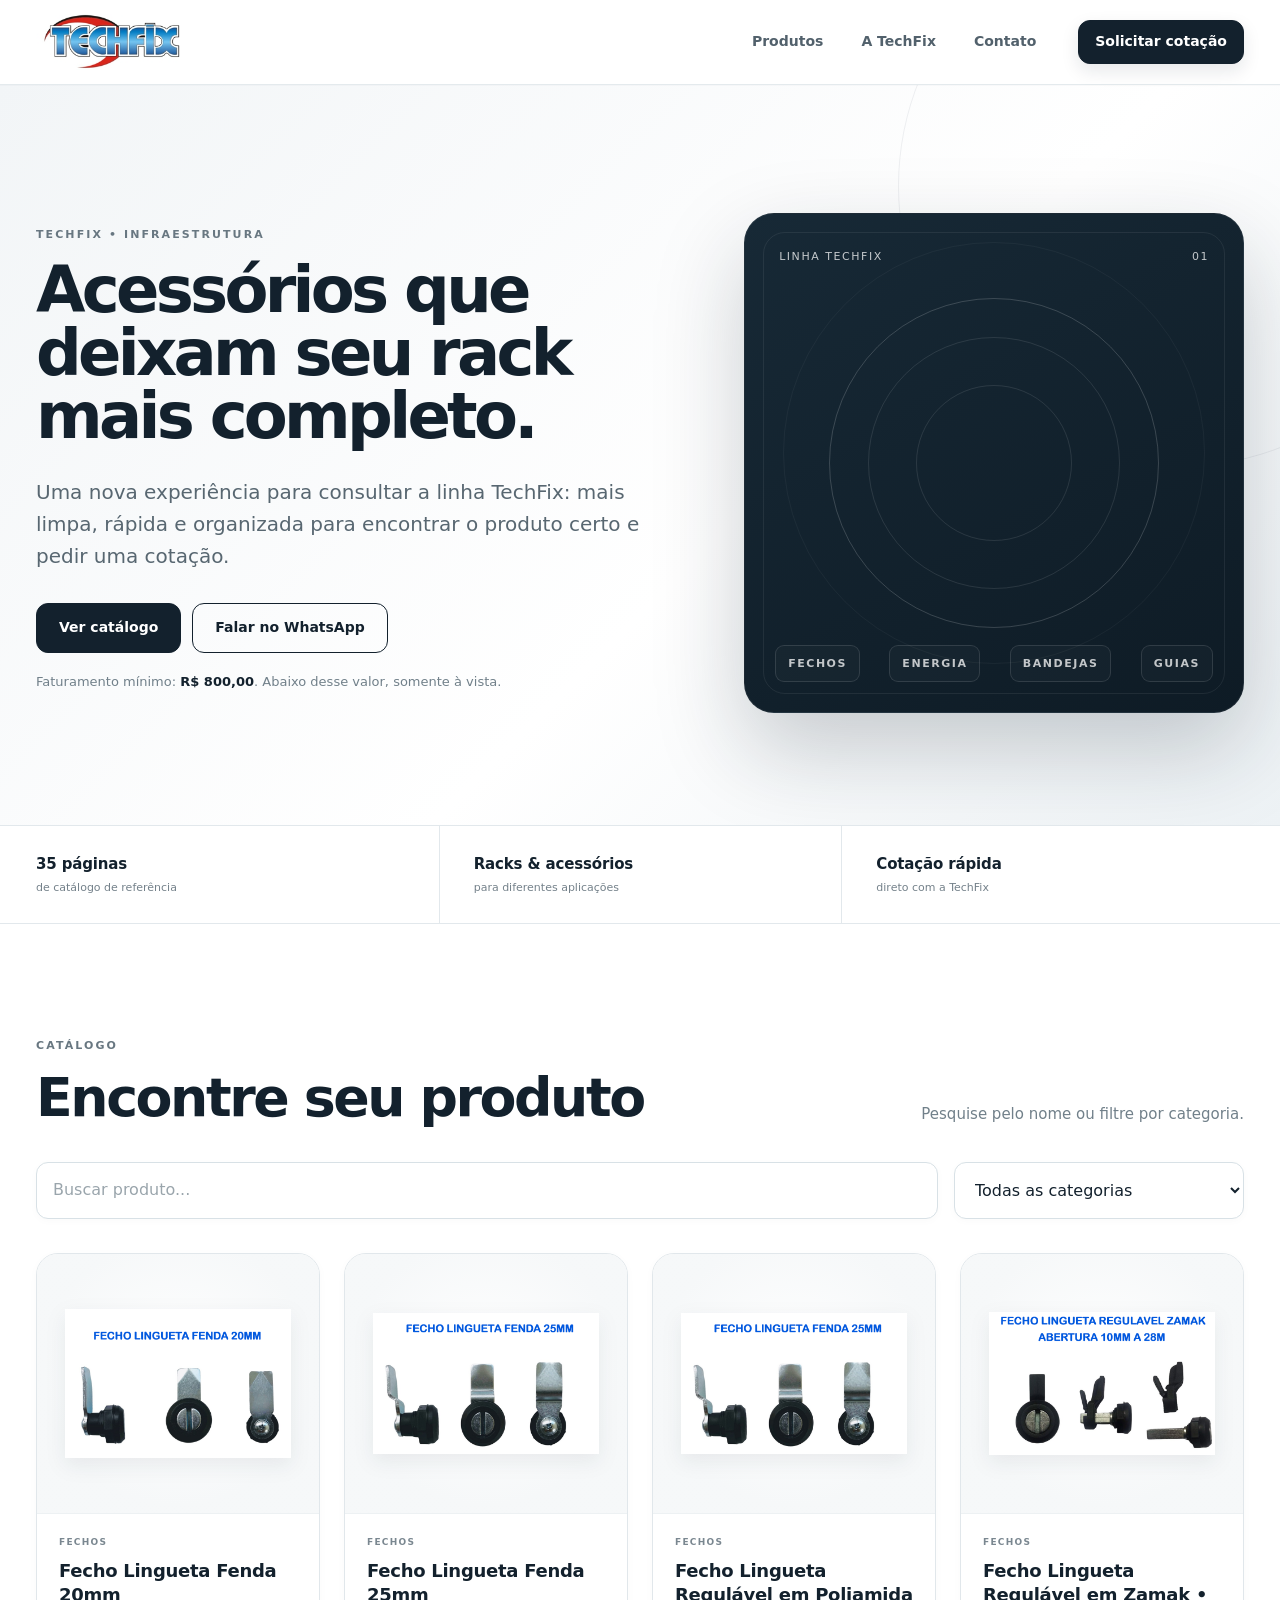
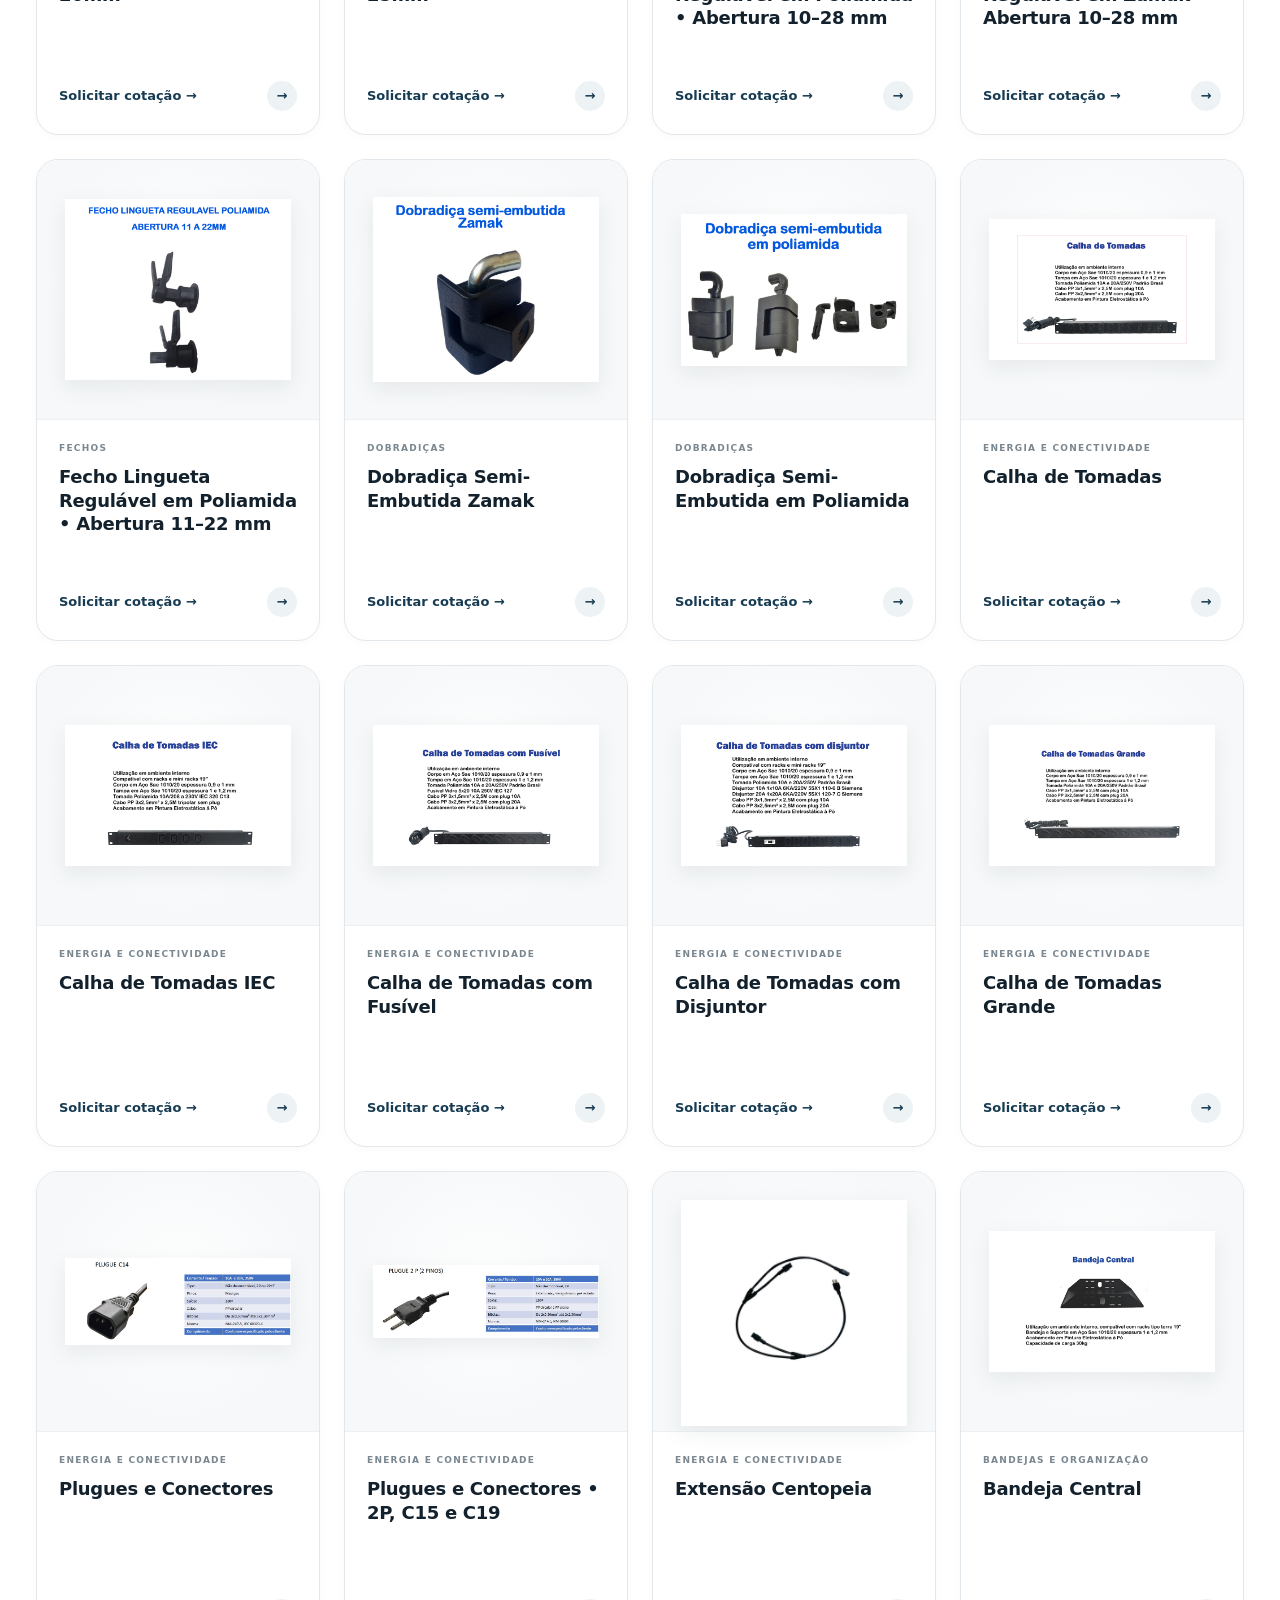
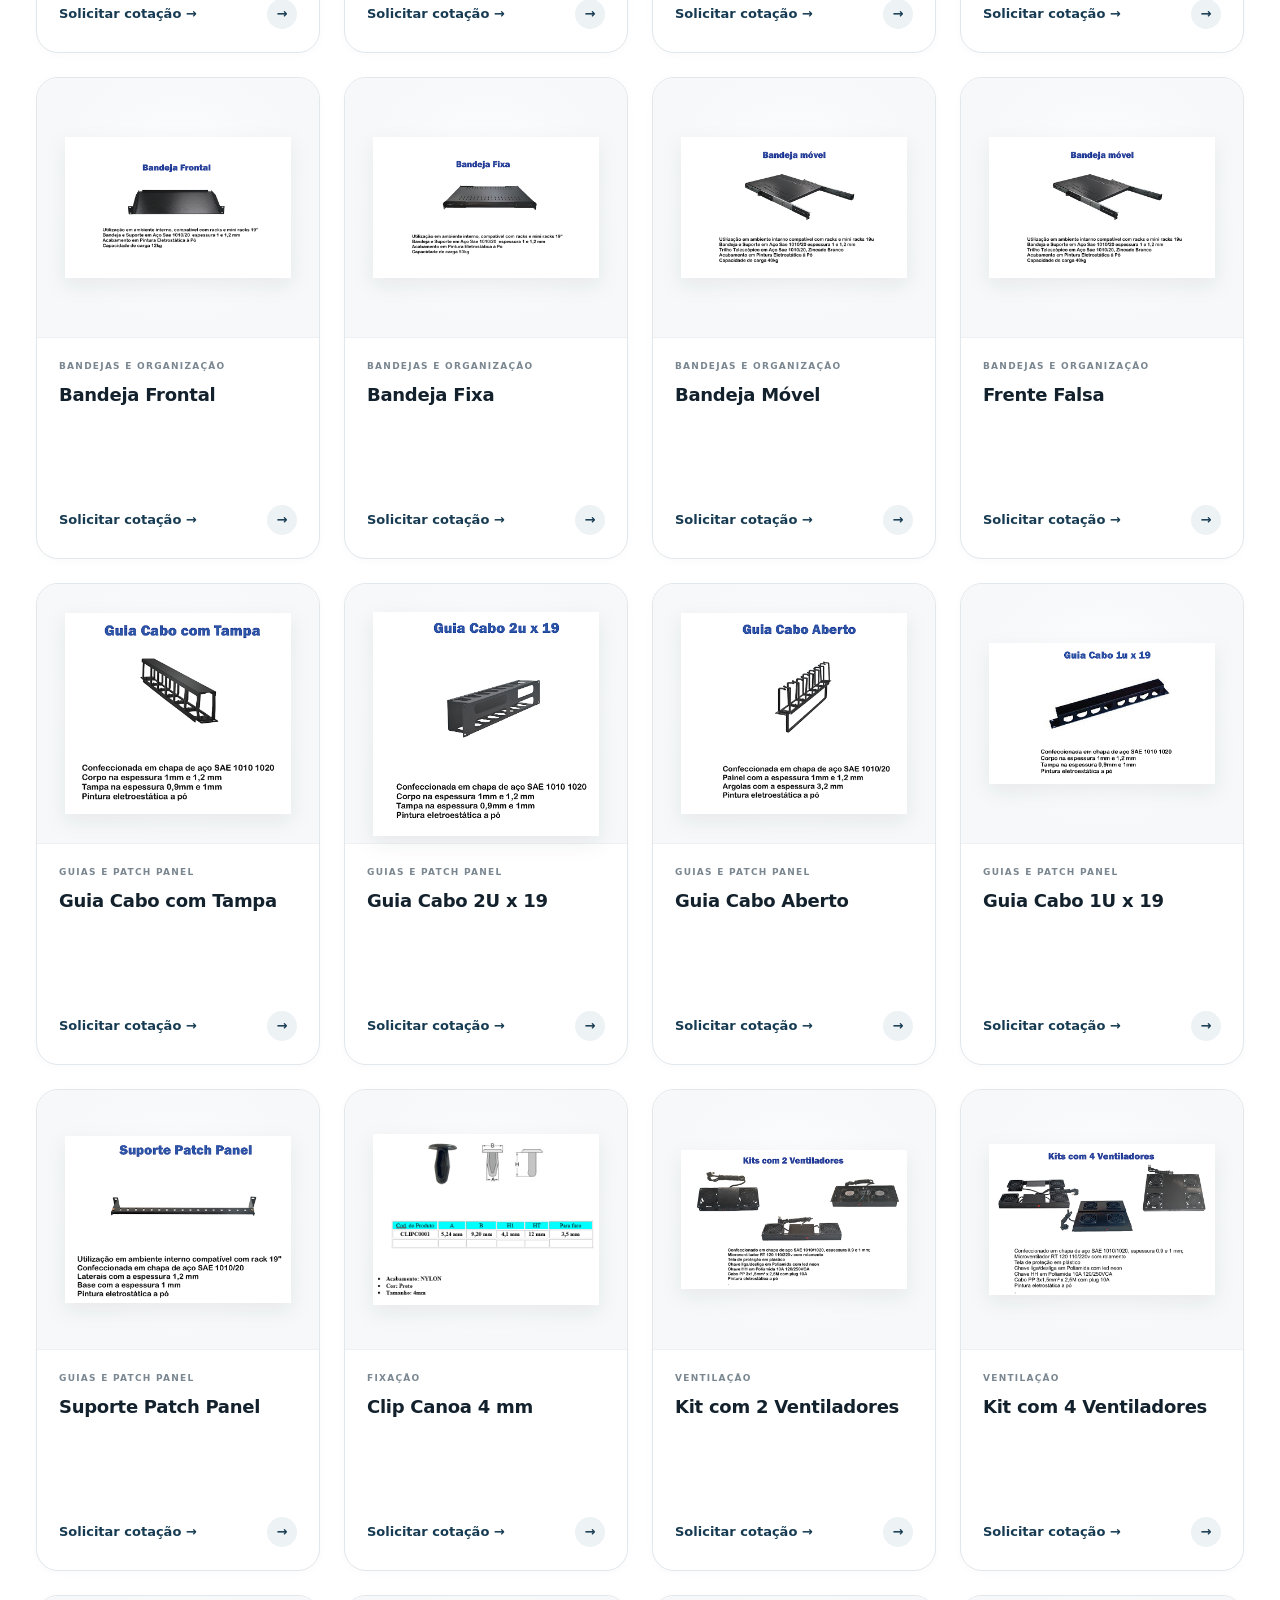
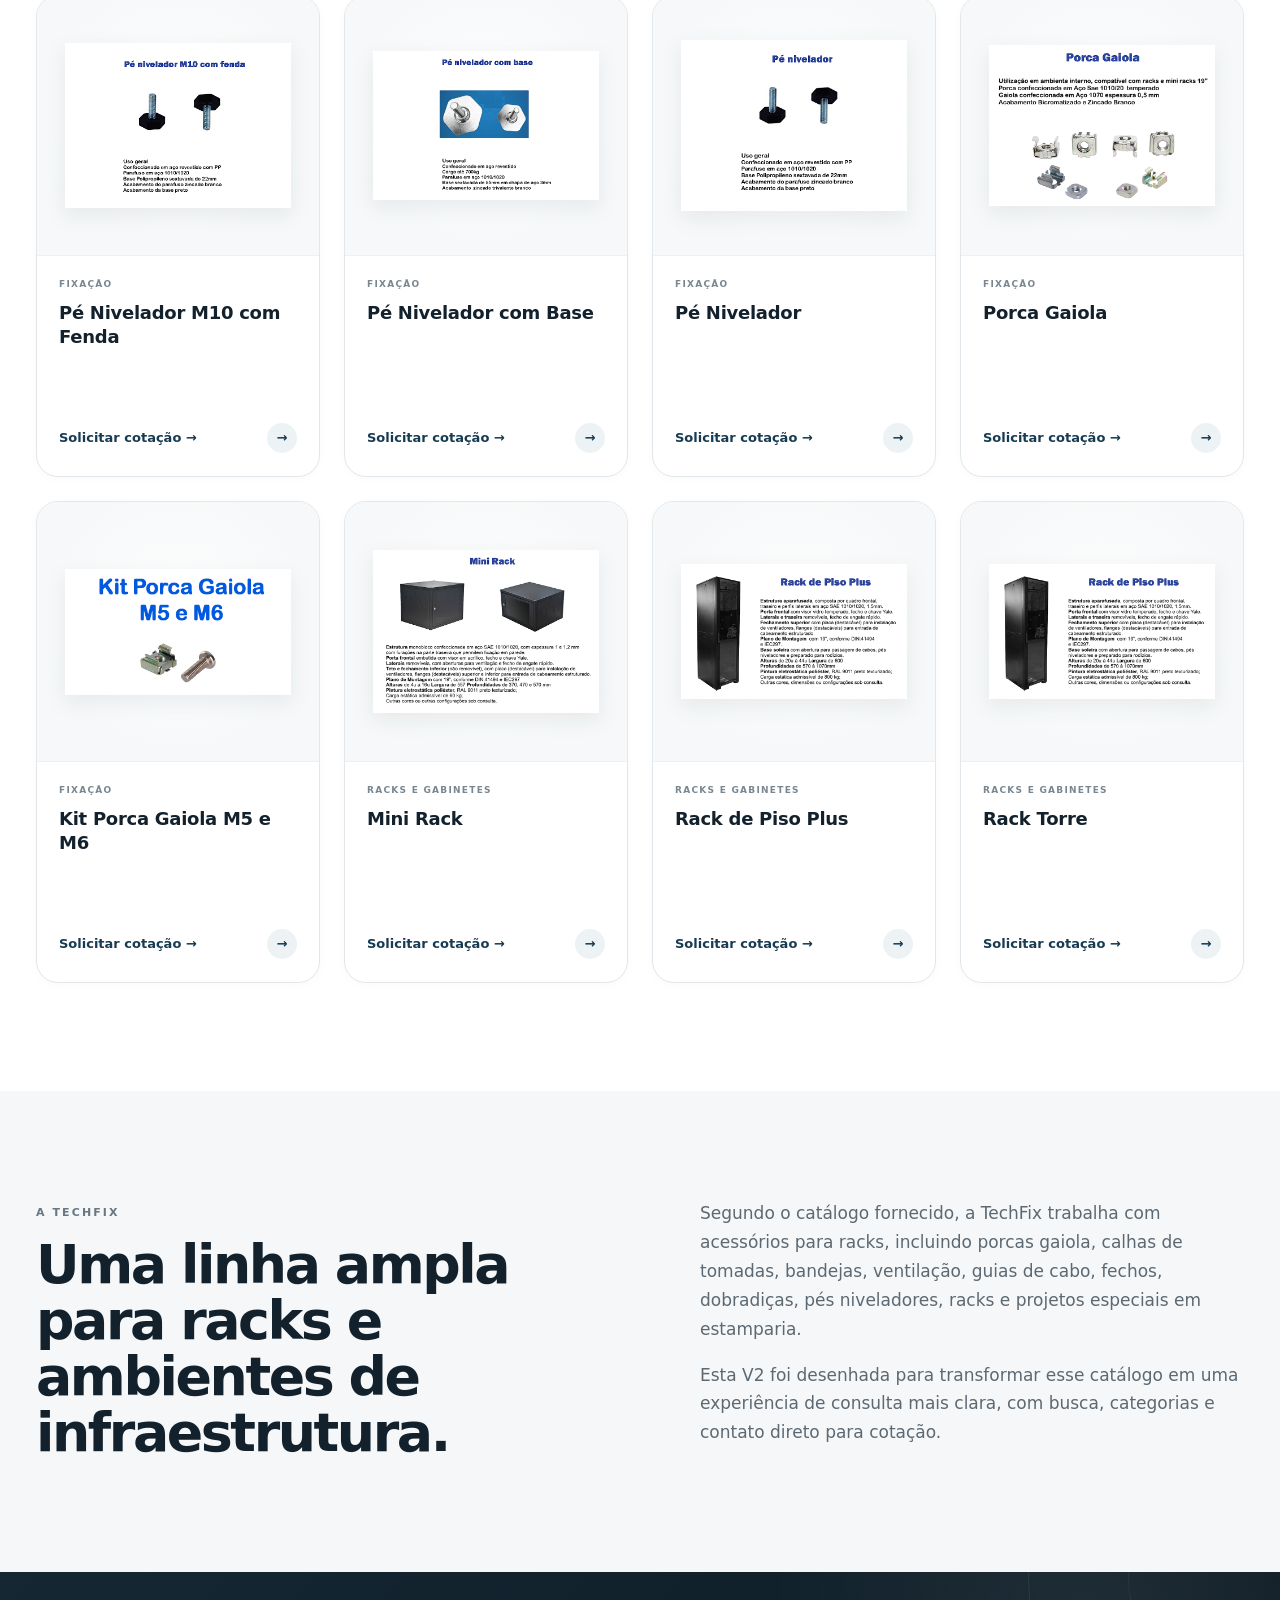
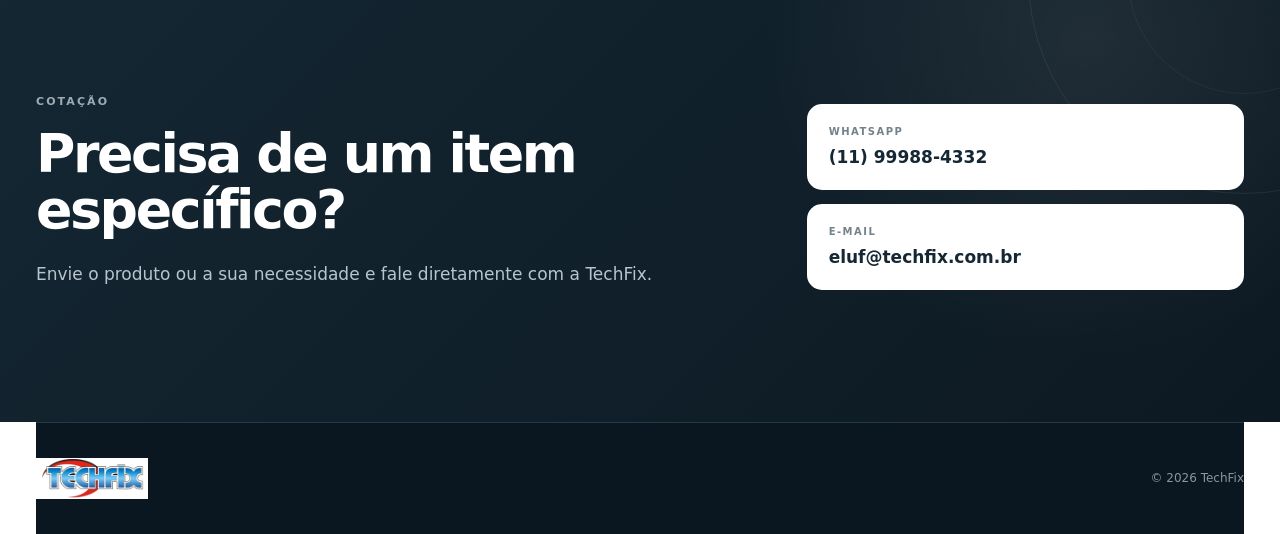
==== index.html @ 4a6ae328 "Modify product rendering in index.html Updated product rendering to remove the reference to the cata" ====
<!doctype html>
<html lang="pt-BR">
<head>
<meta charset="utf-8">
<meta name="viewport" content="width=device-width,initial-scale=1">
<meta name="description" content="TechFix — acessórios para racks, infraestrutura, energia e organização. Consulte produtos e solicite sua cotação.">
<title>TechFix | Acessórios para racks e infraestrutura</title>
<link rel="stylesheet" href="styles.css">
</head>
<body>
<header class="header">
  <div class="wrap nav">
    <a class="logo" href="#inicio"><img src="assets/logo.jpg" alt="TechFix"></a>
    <nav><a href="#produtos">Produtos</a><a href="#empresa">A TechFix</a><a href="#contato">Contato</a></nav>
    <a class="btn small" href="https://wa.me/551199884332" target="_blank" rel="noopener">Solicitar cotação</a>
  </div>
</header>

<main id="inicio">
<section class="hero">
  <div class="wrap hero-grid">
    <div>
      <span class="kicker">TECHFIX • INFRAESTRUTURA</span>
      <h1>Acessórios que deixam seu rack mais completo.</h1>
      <p class="lead">Uma nova experiência para consultar a linha TechFix: mais limpa, rápida e organizada para encontrar o produto certo e pedir uma cotação.</p>
      <div class="actions"><a class="btn" href="#produtos">Ver catálogo</a><a class="btn ghost" href="https://wa.me/551199884332" target="_blank" rel="noopener">Falar no WhatsApp</a></div>
      <p class="micro">Faturamento mínimo: <strong>R$ 800,00</strong>. Abaixo desse valor, somente à vista.</p>
    </div>
    <div class="hero-card">
      <div class="hero-card-top"><span>LINHA TECHFIX</span><span>01</span></div>
      <div class="hero-orbit"></div>
      <div class="hero-card-bottom"><strong>Fechos</strong><strong>Energia</strong><strong>Bandejas</strong><strong>Guias</strong></div>
    </div>
  </div>
</section>

<section class="trust">
  <div class="wrap trust-grid">
    <div><strong>35 páginas</strong><span>de catálogo de referência</span></div>
    <div><strong>Racks & acessórios</strong><span>para diferentes aplicações</span></div>
    <div><strong>Cotação rápida</strong><span>direto com a TechFix</span></div>
  </div>
</section>

<section id="produtos" class="section">
  <div class="wrap">
    <div class="section-head"><div><span class="kicker">CATÁLOGO</span><h2>Encontre seu produto</h2></div><p>Pesquise pelo nome ou filtre por categoria.</p></div>
    <div class="toolbar">
      <input id="search" type="search" placeholder="Buscar produto..." aria-label="Buscar produto">
      <select id="category" aria-label="Filtrar por categoria"><option value="Todos">Todas as categorias</option></select>
    </div>
    <div id="grid" class="grid"></div>
    <p id="empty" class="empty" hidden>Nenhum produto encontrado.</p>
  </div>
</section>

<section id="empresa" class="section light">
  <div class="wrap about">
    <div><span class="kicker">A TECHFIX</span><h2>Uma linha ampla para racks e ambientes de infraestrutura.</h2></div>
    <div><p>Segundo o catálogo fornecido, a TechFix trabalha com acessórios para racks, incluindo porcas gaiola, calhas de tomadas, bandejas, ventilação, guias de cabo, fechos, dobradiças, pés niveladores, racks e projetos especiais em estamparia.</p><p>Esta V2 foi desenhada para transformar esse catálogo em uma experiência de consulta mais clara, com busca, categorias e contato direto para cotação.</p></div>
  </div>
</section>

<section id="contato" class="contact">
  <div class="wrap contact-grid">
    <div><span class="kicker inverse">COTAÇÃO</span><h2>Precisa de um item específico?</h2><p>Envie o produto ou a sua necessidade e fale diretamente com a TechFix.</p></div>
    <div class="contact-card">
      <a href="https://wa.me/551199884332" target="_blank" rel="noopener"><small>WHATSAPP</small><strong>(11) 99988-4332</strong></a>
      <a href="mailto:eluf@techfix.com.br"><small>E-MAIL</small><strong>eluf@techfix.com.br</strong></a>
    </div>
  </div>
</section>
</main>
<footer><div class="wrap footer"><div class="logo-text"><img src="assets/logo.jpg" alt="TechFix"></div><span>© <span id="year"></span> TechFix</span></div></footer>
<script>
const products = [{"slug": "fecho-lingueta-fenda-20mm", "title": "Fecho Lingueta Fenda 20mm", "category": "Fechos", "page": "2", "img": "assets/produtos/page-2.png", "wa": "https://wa.me/5511999884332?text=Ol%C3%A1%2C%20gostaria%20de%20solicitar%20uma%20cota%C3%A7%C3%A3o%20do%20produto%20fecho%20lingueta%20fenda%2020mm."}, {"slug": "fecho-lingueta-fenda-25mm", "title": "Fecho Lingueta Fenda 25mm", "category": "Fechos", "page": "3", "img": "assets/produtos/page-3.png", "wa": "https://wa.me/5511999884332?text=Ol%C3%A1%2C%20gostaria%20de%20solicitar%20uma%20cota%C3%A7%C3%A3o%20do%20produto%20fecho%20lingueta%20fenda%2025mm."}, {"slug": "fecho-regulavel-poliamida-10-28", "title": "Fecho Lingueta Regulável em Poliamida • Abertura 10–28 mm", "category": "Fechos", "page": "3", "img": "assets/produtos/page-3.png", "wa": "https://wa.me/5511999884332?text=Ol%C3%A1%2C%20gostaria%20de%20solicitar%20uma%20cota%C3%A7%C3%A3o%20do%20produto%20fecho%20regulavel%20poliamida%2010%2028."}, {"slug": "fecho-regulavel-zamak-10-28", "title": "Fecho Lingueta Regulável em Zamak • Abertura 10–28 mm", "category": "Fechos", "page": "4", "img": "assets/produtos/page-4.png", "wa": "https://wa.me/5511999884332?text=Ol%C3%A1%2C%20gostaria%20de%20solicitar%20uma%20cota%C3%A7%C3%A3o%20do%20produto%20fecho%20regulavel%20zamak%2010%2028."}, {"slug": "fecho-regulavel-poliamida-11-22", "title": "Fecho Lingueta Regulável em Poliamida • Abertura 11–22 mm", "category": "Fechos", "page": "5", "img": "assets/produtos/page-5.png", "wa": "https://wa.me/5511999884332?text=Ol%C3%A1%2C%20gostaria%20de%20solicitar%20uma%20cota%C3%A7%C3%A3o%20do%20produto%20fecho%20regulavel%20poliamida%2011%2022."}, {"slug": "dobradica-semi-embutida-zamak", "title": "Dobradiça Semi-Embutida Zamak", "category": "Dobradiças", "page": "6", "img": "assets/produtos/page-6.png", "wa": "https://wa.me/5511999884332?text=Ol%C3%A1%2C%20gostaria%20de%20solicitar%20uma%20cota%C3%A7%C3%A3o%20do%20produto%20dobradica%20semi%20embutida%20zamak."}, {"slug": "dobradica-semi-embutida-poliamida", "title": "Dobradiça Semi-Embutida em Poliamida", "category": "Dobradiças", "page": "7", "img": "assets/produtos/page-7.png", "wa": "https://wa.me/5511999884332?text=Ol%C3%A1%2C%20gostaria%20de%20solicitar%20uma%20cota%C3%A7%C3%A3o%20do%20produto%20dobradica%20semi%20embutida%20poliamida."}, {"slug": "calha-tomadas", "title": "Calha de Tomadas", "category": "Energia e Conectividade", "page": "8", "img": "assets/produtos/page-8.png", "wa": "https://wa.me/5511999884332?text=Ol%C3%A1%2C%20gostaria%20de%20solicitar%20uma%20cota%C3%A7%C3%A3o%20do%20produto%20calha%20tomadas."}, {"slug": "calha-tomadas-iec", "title": "Calha de Tomadas IEC", "category": "Energia e Conectividade", "page": "9", "img": "assets/produtos/page-9.png", "wa": "https://wa.me/5511999884332?text=Ol%C3%A1%2C%20gostaria%20de%20solicitar%20uma%20cota%C3%A7%C3%A3o%20do%20produto%20calha%20tomadas%20iec."}, {"slug": "calha-tomadas-fusivel", "title": "Calha de Tomadas com Fusível", "category": "Energia e Conectividade", "page": "10", "img": "assets/produtos/page-10.png", "wa": "https://wa.me/5511999884332?text=Ol%C3%A1%2C%20gostaria%20de%20solicitar%20uma%20cota%C3%A7%C3%A3o%20do%20produto%20calha%20tomadas%20fusivel."}, {"slug": "calha-tomadas-disjuntor", "title": "Calha de Tomadas com Disjuntor", "category": "Energia e Conectividade", "page": "11", "img": "assets/produtos/page-11.png", "wa": "https://wa.me/5511999884332?text=Ol%C3%A1%2C%20gostaria%20de%20solicitar%20uma%20cota%C3%A7%C3%A3o%20do%20produto%20calha%20tomadas%20disjuntor."}, {"slug": "calha-tomadas-grande", "title": "Calha de Tomadas Grande", "category": "Energia e Conectividade", "page": "12", "img": "assets/produtos/page-12.png", "wa": "https://wa.me/5511999884332?text=Ol%C3%A1%2C%20gostaria%20de%20solicitar%20uma%20cota%C3%A7%C3%A3o%20do%20produto%20calha%20tomadas%20grande."}, {"slug": "plugues-conectores", "title": "Plugues e Conectores", "category": "Energia e Conectividade", "page": "13", "img": "assets/produtos/page-13.jpeg", "wa": "https://wa.me/5511999884332?text=Ol%C3%A1%2C%20gostaria%20de%20solicitar%20uma%20cota%C3%A7%C3%A3o%20do%20produto%20plugues%20conectores."}, {"slug": "plugues-conectores-2", "title": "Plugues e Conectores • 2P, C15 e C19", "category": "Energia e Conectividade", "page": "16", "img": "assets/produtos/page-16.jpeg", "wa": "https://wa.me/5511999884332?text=Ol%C3%A1%2C%20gostaria%20de%20solicitar%20uma%20cota%C3%A7%C3%A3o%20do%20produto%20plugues%20conectores%202."}, {"slug": "extensao-centopeia", "title": "Extensão Centopeia", "category": "Energia e Conectividade", "page": "15", "img": "assets/produtos/page-15.jpeg", "wa": "https://wa.me/5511999884332?text=Ol%C3%A1%2C%20gostaria%20de%20solicitar%20uma%20cota%C3%A7%C3%A3o%20do%20produto%20extensao%20centopeia."}, {"slug": "bandeja-central", "title": "Bandeja Central", "category": "Bandejas e Organização", "page": "17", "img": "assets/produtos/page-17.png", "wa": "https://wa.me/5511999884332?text=Ol%C3%A1%2C%20gostaria%20de%20solicitar%20uma%20cota%C3%A7%C3%A3o%20do%20produto%20bandeja%20central."}, {"slug": "bandeja-frontal", "title": "Bandeja Frontal", "category": "Bandejas e Organização", "page": "18", "img": "assets/produtos/page-18.png", "wa": "https://wa.me/5511999884332?text=Ol%C3%A1%2C%20gostaria%20de%20solicitar%20uma%20cota%C3%A7%C3%A3o%20do%20produto%20bandeja%20frontal."}, {"slug": "bandeja-fixa", "title": "Bandeja Fixa", "category": "Bandejas e Organização", "page": "19", "img": "assets/produtos/page-19.png", "wa": "https://wa.me/5511999884332?text=Ol%C3%A1%2C%20gostaria%20de%20solicitar%20uma%20cota%C3%A7%C3%A3o%20do%20produto%20bandeja%20fixa."}, {"slug": "bandeja-movel", "title": "Bandeja Móvel", "category": "Bandejas e Organização", "page": "20", "img": "assets/produtos/page-20.png", "wa": "https://wa.me/5511999884332?text=Ol%C3%A1%2C%20gostaria%20de%20solicitar%20uma%20cota%C3%A7%C3%A3o%20do%20produto%20bandeja%20movel."}, {"slug": "frente-falsa", "title": "Frente Falsa", "category": "Bandejas e Organização", "page": "20", "img": "assets/produtos/page-20.png", "wa": "https://wa.me/5511999884332?text=Ol%C3%A1%2C%20gostaria%20de%20solicitar%20uma%20cota%C3%A7%C3%A3o%20do%20produto%20frente%20falsa."}, {"slug": "guia-cabo-tampa", "title": "Guia Cabo com Tampa", "category": "Guias e Patch Panel", "page": "21", "img": "assets/produtos/page-21.png", "wa": "https://wa.me/5511999884332?text=Ol%C3%A1%2C%20gostaria%20de%20solicitar%20uma%20cota%C3%A7%C3%A3o%20do%20produto%20guia%20cabo%20tampa."}, {"slug": "guia-cabo-2u-19", "title": "Guia Cabo 2U x 19", "category": "Guias e Patch Panel", "page": "22", "img": "assets/produtos/page-22.png", "wa": "https://wa.me/5511999884332?text=Ol%C3%A1%2C%20gostaria%20de%20solicitar%20uma%20cota%C3%A7%C3%A3o%20do%20produto%20guia%20cabo%202u%2019."}, {"slug": "guia-cabo-aberto", "title": "Guia Cabo Aberto", "category": "Guias e Patch Panel", "page": "23", "img": "assets/produtos/page-23.png", "wa": "https://wa.me/5511999884332?text=Ol%C3%A1%2C%20gostaria%20de%20solicitar%20uma%20cota%C3%A7%C3%A3o%20do%20produto%20guia%20cabo%20aberto."}, {"slug": "guia-cabo-1u-19", "title": "Guia Cabo 1U x 19", "category": "Guias e Patch Panel", "page": "24", "img": "assets/produtos/page-24.png", "wa": "https://wa.me/5511999884332?text=Ol%C3%A1%2C%20gostaria%20de%20solicitar%20uma%20cota%C3%A7%C3%A3o%20do%20produto%20guia%20cabo%201u%2019."}, {"slug": "suporte-patch-panel", "title": "Suporte Patch Panel", "category": "Guias e Patch Panel", "page": "25", "img": "assets/produtos/page-25.png", "wa": "https://wa.me/5511999884332?text=Ol%C3%A1%2C%20gostaria%20de%20solicitar%20uma%20cota%C3%A7%C3%A3o%20do%20produto%20suporte%20patch%20panel."}, {"slug": "clip-canoa", "title": "Clip Canoa 4 mm", "category": "Fixação", "page": "26", "img": "assets/produtos/page-26.png", "wa": "https://wa.me/5511999884332?text=Ol%C3%A1%2C%20gostaria%20de%20solicitar%20uma%20cota%C3%A7%C3%A3o%20do%20produto%20clip%20canoa."}, {"slug": "kit-2-ventiladores", "title": "Kit com 2 Ventiladores", "category": "Ventilação", "page": "27", "img": "assets/produtos/page-27.png", "wa": "https://wa.me/5511999884332?text=Ol%C3%A1%2C%20gostaria%20de%20solicitar%20uma%20cota%C3%A7%C3%A3o%20do%20produto%20kit%202%20ventiladores."}, {"slug": "kit-4-ventiladores", "title": "Kit com 4 Ventiladores", "category": "Ventilação", "page": "28", "img": "assets/produtos/page-28.png", "wa": "https://wa.me/5511999884332?text=Ol%C3%A1%2C%20gostaria%20de%20solicitar%20uma%20cota%C3%A7%C3%A3o%20do%20produto%20kit%204%20ventiladores."}, {"slug": "pe-nivelador-m10", "title": "Pé Nivelador M10 com Fenda", "category": "Fixação", "page": "29", "img": "assets/produtos/page-29.png", "wa": "https://wa.me/5511999884332?text=Ol%C3%A1%2C%20gostaria%20de%20solicitar%20uma%20cota%C3%A7%C3%A3o%20do%20produto%20pe%20nivelador%20m10."}, {"slug": "pe-nivelador-base", "title": "Pé Nivelador com Base", "category": "Fixação", "page": "30", "img": "assets/produtos/page-30.png", "wa": "https://wa.me/5511999884332?text=Ol%C3%A1%2C%20gostaria%20de%20solicitar%20uma%20cota%C3%A7%C3%A3o%20do%20produto%20pe%20nivelador%20base."}, {"slug": "pe-nivelador", "title": "Pé Nivelador", "category": "Fixação", "page": "31", "img": "assets/produtos/page-31.png", "wa": "https://wa.me/5511999884332?text=Ol%C3%A1%2C%20gostaria%20de%20solicitar%20uma%20cota%C3%A7%C3%A3o%20do%20produto%20pe%20nivelador."}, {"slug": "porca-gaiola", "title": "Porca Gaiola", "category": "Fixação", "page": "32", "img": "assets/produtos/page-32.png", "wa": "https://wa.me/5511999884332?text=Ol%C3%A1%2C%20gostaria%20de%20solicitar%20uma%20cota%C3%A7%C3%A3o%20do%20produto%20porca%20gaiola."}, {"slug": "kit-porca-gaiola-m5-m6", "title": "Kit Porca Gaiola M5 e M6", "category": "Fixação", "page": "33", "img": "assets/produtos/page-33.png", "wa": "https://wa.me/5511999884332?text=Ol%C3%A1%2C%20gostaria%20de%20solicitar%20uma%20cota%C3%A7%C3%A3o%20do%20produto%20kit%20porca%20gaiola%20m5%20m6."}, {"slug": "mini-rack", "title": "Mini Rack", "category": "Racks e Gabinetes", "page": "34", "img": "assets/produtos/page-34.png", "wa": "https://wa.me/5511999884332?text=Ol%C3%A1%2C%20gostaria%20de%20solicitar%20uma%20cota%C3%A7%C3%A3o%20do%20produto%20mini%20rack."}, {"slug": "rack-piso-plus", "title": "Rack de Piso Plus", "category": "Racks e Gabinetes", "page": "35", "img": "assets/produtos/page-35.png", "wa": "https://wa.me/5511999884332?text=Ol%C3%A1%2C%20gostaria%20de%20solicitar%20uma%20cota%C3%A7%C3%A3o%20do%20produto%20rack%20piso%20plus."}, {"slug": "rack-torre", "title": "Rack Torre", "category": "Racks e Gabinetes", "page": "35", "img": "assets/produtos/page-35.png", "wa": "https://wa.me/5511999884332?text=Ol%C3%A1%2C%20gostaria%20de%20solicitar%20uma%20cota%C3%A7%C3%A3o%20do%20produto%20rack%20torre."}];
const grid = document.getElementById('grid'), search = document.getElementById('search'), category = document.getElementById('category'), empty = document.getElementById('empty');
[...new Set(products.map(p=>p.category))].forEach(c=>category.insertAdjacentHTML('beforeend', `<option value="${c}">${c}</option>`));
function render(){
 const q=search.value.toLowerCase().trim(), c=category.value;
 const list=products.filter(p=>(c==='Todos'||p.category===c)&&p.title.toLowerCase().includes(q));
 grid.innerHTML=list.map(p=>`<article class="product"><div class="product-img"><img src="${p.img}" alt="${p.title}" loading="lazy"></div><div class="product-body"><span class="tag">${p.category}</span><h3>${p.title}</h3><a class="quote" href="${p.wa}" target="_blank" rel="noopener">Solicitar cotação →</a></div></article>`).join('');
 empty.hidden=list.length!==0;
}
search.addEventListener('input',render); category.addEventListener('change',render); document.getElementById('year').textContent=new Date().getFullYear(); render();
</script>
</body></html>
---- styles.css ----
*{box-sizing:border-box}
html{scroll-behavior:smooth}
:root{--ink:#13212d;--dark:#0d1b25;--muted:#64727d;--line:#e2e8ec;--soft:#f5f7f8;--accent:#1b4058}
body{margin:0;color:var(--ink);background:#fff;font-family:Inter,ui-sans-serif,system-ui,-apple-system,"Segoe UI",sans-serif;line-height:1.55;-webkit-font-smoothing:antialiased}
a{color:inherit;text-decoration:none}.wrap{width:min(1440px,calc(100% - 72px));margin:auto}
.header{position:sticky;top:0;z-index:20;background:rgba(255,255,255,.95);backdrop-filter:blur(16px);border-bottom:1px solid rgba(226,232,236,.9);box-shadow:0 1px 0 rgba(19,33,45,.02)}
.nav{min-height:84px;display:flex;align-items:center;gap:42px}.logo{display:flex;align-items:center;padding:4px 0}.logo img{width:150px;height:auto;display:block;transition:transform .18s}.logo:hover img{transform:translateY(-1px)}
.nav nav{display:flex;gap:38px;margin-left:auto;font-size:14px;color:#52616c;font-weight:700}.nav nav a{position:relative;padding:8px 0}.nav nav a:after{content:"";position:absolute;left:0;right:100%;bottom:1px;height:2px;border-radius:2px;background:var(--ink);transition:.2s}.nav nav a:hover{color:var(--ink)}.nav nav a:hover:after{right:0}
.btn{display:inline-flex;align-items:center;justify-content:center;min-height:50px;background:var(--ink);color:#fff;border:1px solid var(--ink);border-radius:12px;padding:13px 22px;font-weight:800;font-size:14px;transition:transform .18s,box-shadow .18s,background .18s}.btn:hover{transform:translateY(-2px);box-shadow:0 10px 24px rgba(19,33,45,.14)}.btn.small{min-height:42px;padding:10px 16px;box-shadow:0 7px 18px rgba(19,33,45,.10)}.btn.ghost{background:transparent;color:var(--ink);box-shadow:none}.btn.ghost:hover{background:#f3f6f8}
.hero{position:relative;overflow:hidden;background:linear-gradient(135deg,#f2f5f7 0%,#fff 58%,#edf2f5 100%);padding:128px 0 112px}.hero:before{content:"";position:absolute;width:560px;height:560px;border-radius:50%;border:1px solid rgba(28,52,70,.07);right:-180px;top:-180px}.hero-grid{display:grid;grid-template-columns:minmax(0,1.12fr) minmax(440px,.88fr);gap:72px;align-items:center}.kicker{display:inline-block;font-size:11px;letter-spacing:.19em;font-weight:850;color:#687781;margin-bottom:16px}.hero h1{font-size:clamp(54px,5.2vw,82px);line-height:.98;letter-spacing:-.058em;margin:0 0 28px;max-width:820px}.lead{font-size:20px;line-height:1.6;color:#586771;max-width:700px}.actions{display:flex;gap:11px;flex-wrap:wrap;margin:31px 0 19px}.micro{font-size:13px;color:#71808a}.micro strong{color:var(--ink)}
.hero-card{height:500px;border-radius:30px;background:linear-gradient(150deg,#172936,#0e1b25);color:#fff;position:relative;overflow:hidden;padding:34px;border:1px solid rgba(255,255,255,.06);box-shadow:0 36px 90px rgba(19,33,45,.22)}.hero-card:after{content:"";position:absolute;inset:18px;border:1px solid rgba(255,255,255,.07);border-radius:22px}.hero-card:before{content:"";position:absolute;width:420px;height:420px;border-radius:50%;border:1px solid rgba(255,255,255,.045);left:50%;top:28px;transform:translateX(-50%)}.hero-card-top,.hero-card-bottom{position:relative;z-index:2;display:flex;justify-content:space-between;font-size:11px;letter-spacing:.14em;text-transform:uppercase;opacity:.75}.hero-orbit{position:absolute;width:330px;height:330px;border:1px solid rgba(255,255,255,.17);border-radius:50%;top:84px;left:50%;transform:translateX(-50%)}.hero-orbit:before,.hero-orbit:after{content:"";position:absolute;border:1px solid rgba(255,255,255,.1);border-radius:50%;inset:38px}.hero-orbit:after{inset:86px}.hero-card-bottom{position:absolute;bottom:30px;left:30px;right:30px;gap:10px;flex-wrap:wrap}.hero-card-bottom strong{font-size:11px;font-weight:700;border:1px solid rgba(255,255,255,.16);padding:9px 12px;border-radius:9px;background:rgba(255,255,255,.03);backdrop-filter:blur(5px)}
.trust{background:#fff;border-top:1px solid var(--line);border-bottom:1px solid var(--line)}.trust-grid{display:grid;grid-template-columns:repeat(3,1fr)}.trust-grid div{padding:27px 0;display:flex;flex-direction:column;gap:3px}.trust-grid div+div{border-left:1px solid var(--line);padding-left:34px}.trust strong{font-size:15px;letter-spacing:-.01em}.trust span{font-size:11px;color:#74818a}
.section{padding:108px 0}.section.light{background:var(--soft)}.section-head{display:flex;justify-content:space-between;align-items:end;gap:40px;margin-bottom:30px}.section-head h2,.about h2,.contact h2{font-size:clamp(34px,4.2vw,54px);line-height:1.04;letter-spacing:-.045em;margin:0}.section-head>p{color:#71808a;max-width:420px;margin:0;font-size:15px}
.toolbar{display:flex;gap:12px;margin-bottom:28px}.toolbar input,.toolbar select{width:100%;padding:15px 16px;border:1px solid #d8e1e6;border-radius:12px;background:#fff;color:var(--ink);font:inherit;outline:none;box-shadow:0 2px 8px rgba(19,33,45,.025)}.toolbar input::placeholder{color:#9aa5ac}.toolbar input:focus,.toolbar select:focus{border-color:#718694;box-shadow:0 0 0 4px rgba(113,134,148,.1)}.toolbar select{max-width:290px;cursor:pointer}
.grid{display:grid;grid-template-columns:repeat(4,minmax(0,1fr));gap:24px}.product{border:1px solid #e1e7eb;border-radius:22px;overflow:hidden;background:#fff;display:flex;flex-direction:column;min-width:0;box-shadow:0 2px 10px rgba(19,33,45,.025);transition:transform .2s,box-shadow .2s,border-color .2s}.product:hover{transform:translateY(-5px);border-color:#c8d3da;box-shadow:0 18px 38px rgba(19,33,45,.10)}.product-img{height:260px;padding:28px;background:radial-gradient(circle at 50% 45%,rgba(255,255,255,.95),rgba(246,248,249,.9) 68%),#f5f7f8;border-bottom:1px solid #edf1f3;display:grid;place-items:center}.product-img img{width:100%;height:100%;max-width:100%;max-height:100%;object-fit:contain;filter:drop-shadow(0 7px 10px rgba(19,33,45,.07));transition:transform .2s}.product:hover .product-img img{transform:scale(1.035)}.product-body{padding:22px 22px 23px;display:flex;flex-direction:column;min-height:220px}.tag{font-size:9px;text-transform:uppercase;letter-spacing:.14em;color:#7a8790;font-weight:850}.product h3{font-size:18px;line-height:1.32;letter-spacing:-.015em;margin:9px 0 7px}.product p{font-size:13px;line-height:1.55;color:#77848d;margin:0}.quote{display:flex;align-items:center;justify-content:space-between;gap:12px;margin-top:auto;padding-top:18px;color:#173b52;font-size:13px;font-weight:850;text-decoration:none}.quote:after{content:"→";display:grid;place-items:center;width:30px;height:30px;border-radius:50%;background:#edf2f5;transition:.18s}.quote:hover{text-decoration:none}.quote:hover:after{background:#13212d;color:#fff;transform:translateX(2px)}.empty{padding:34px;text-align:center;color:#75818b}
.about{display:grid;grid-template-columns:1fr 1fr;gap:100px}.about p{font-size:17px;color:#5c6973;line-height:1.7}.about p:first-child{margin-top:0}
.contact{position:relative;overflow:hidden;padding:104px 0;color:#fff;background:radial-gradient(circle at 85% 15%,rgba(255,255,255,.07),transparent 28%),linear-gradient(135deg,#142733 0%,#0d1922 100%)}.contact:before{content:"";position:absolute;width:430px;height:430px;border:1px solid rgba(255,255,255,.07);border-radius:50%;right:-180px;top:-210px}.contact:after{content:"";position:absolute;width:230px;height:230px;border:1px solid rgba(255,255,255,.05);border-radius:50%;right:-80px;top:-110px}.contact-grid{position:relative;z-index:2;display:grid;grid-template-columns:minmax(0,1.15fr) minmax(300px,.75fr);gap:100px;align-items:center}.contact .kicker{color:#9eabb3}.contact h2{color:#fff;max-width:680px}.contact p{color:#b8c4cb;max-width:650px;line-height:1.7;margin-top:22px;font-size:17px}.contact-card{display:grid;gap:14px}.contact-card a{border:1px solid rgba(255,255,255,.12);background:#fff;color:var(--ink);padding:19px 21px;border-radius:15px;display:flex;flex-direction:column;gap:4px;transition:transform .18s,box-shadow .18s}.contact-card a:hover{transform:translateY(-3px);box-shadow:0 14px 30px rgba(0,0,0,.18)}.contact-card small{font-size:10px;letter-spacing:.15em;color:#74828b;font-weight:850}.contact-card strong{font-size:17px;color:#142733}
.footer{min-height:112px;padding:24px 0;display:flex;align-items:center;justify-content:space-between;font-size:12px;border-top:1px solid #263843;background:#0b1720;color:#89969e}.logo-text img{width:112px;display:block;filter:brightness(1.04)}
@media(max-width:1180px){.wrap{width:min(100% - 48px,1320px)}.hero{padding:90px 0 82px}.hero-grid{grid-template-columns:1fr .8fr;gap:55px}.hero-card{height:400px}.grid{grid-template-columns:repeat(3,1fr)}.nav nav{gap:20px}}
@media(max-width:820px){.nav{min-height:72px}.logo img{width:124px}.hero-grid,.about,.contact-grid{grid-template-columns:1fr;gap:38px}.hero-card{height:350px;max-width:620px}.grid{grid-template-columns:repeat(2,1fr)}.nav nav{display:none}.nav>.btn{margin-left:auto}.section-head{align-items:start;display:block}.section-head>p{margin-top:13px}.contact{padding:78px 0}}
@media(max-width:600px){.wrap{width:min(100% - 28px,1320px)}.nav{min-height:68px}.logo img{width:112px}.nav .btn{min-height:40px;padding:9px 13px;font-size:12px}.hero{padding:62px 0 56px}.hero h1{font-size:44px}.lead{font-size:17px}.hero-card{height:292px;padding:24px}.hero-card:before{width:270px;height:270px;top:22px}.hero-orbit{width:220px;height:220px;top:48px}.hero-orbit:before{inset:28px}.hero-orbit:after{inset:60px}.hero-card-bottom{left:24px;right:24px;bottom:24px}.trust-grid{grid-template-columns:1fr}.trust-grid div+div{border-left:0;border-top:1px solid var(--line);padding-left:0}.section{padding:68px 0}.toolbar{display:grid;grid-template-columns:1fr}.toolbar select{max-width:none}.grid{grid-template-columns:1fr;gap:16px}.product-img{height:250px;padding:25px}.product-body{min-height:190px}.contact{padding:68px 0}.contact h2{font-size:38px}.contact-card a{padding:17px 18px}.footer{min-height:100px;text-align:center;flex-direction:column;gap:10px}}


/* =========================================================
   TECHFIX V2.5 — REFINO VISUAL
   Mantém busca, filtro, cotação, WhatsApp e estrutura HTML.
   ========================================================= */

@media (min-width:1181px){
  .wrap{width:min(1440px,calc(100% - 72px))}
  .hero{padding:128px 0 112px}
  .hero-grid{grid-template-columns:minmax(0,1.12fr) minmax(440px,.88fr);gap:72px}
  .hero-card{height:500px}
  .hero h1{font-size:clamp(56px,5vw,82px);max-width:820px}
  .lead{font-size:20px;max-width:700px}
  .section{padding:108px 0}
  .section-head{margin-bottom:36px}
  .toolbar{gap:16px;margin-bottom:34px}
  .grid{gap:24px}
  .product-img{height:260px;padding:28px}
  .product-body{padding:22px 22px 23px;min-height:220px}
  .product h3{font-size:18px}
  .product p{font-size:13px}
  .about{gap:120px}
  .contact{padding:116px 0}
}

@media (min-width:821px) and (max-width:1180px){
  .wrap{width:min(100% - 48px,1320px)}
  .hero{padding:96px 0 88px}
  .hero-grid{grid-template-columns:minmax(0,1.05fr) minmax(360px,.95fr);gap:48px}
  .hero-card{height:420px}
  .grid{grid-template-columns:repeat(3,1fr);gap:20px}
  .product-img{height:235px}
}

@media (max-width:820px){
  .wrap{width:min(100% - 40px,1320px)}
  .hero{padding:76px 0 68px}
  .hero h1{font-size:clamp(44px,8vw,58px)}
  .lead{font-size:18px}
  .hero-card{height:360px}
  .section{padding:78px 0}
  .product-img{height:250px}
}

@media (max-width:600px){
  .wrap{width:calc(100% - 28px)}
  .hero{padding:58px 0 54px}
  .hero h1{font-size:42px}
  .lead{font-size:17px}
  .product-img{height:245px;padding:24px}
  .product-body{padding:19px 18px 20px;min-height:195px}
  .product h3{font-size:17px}
}
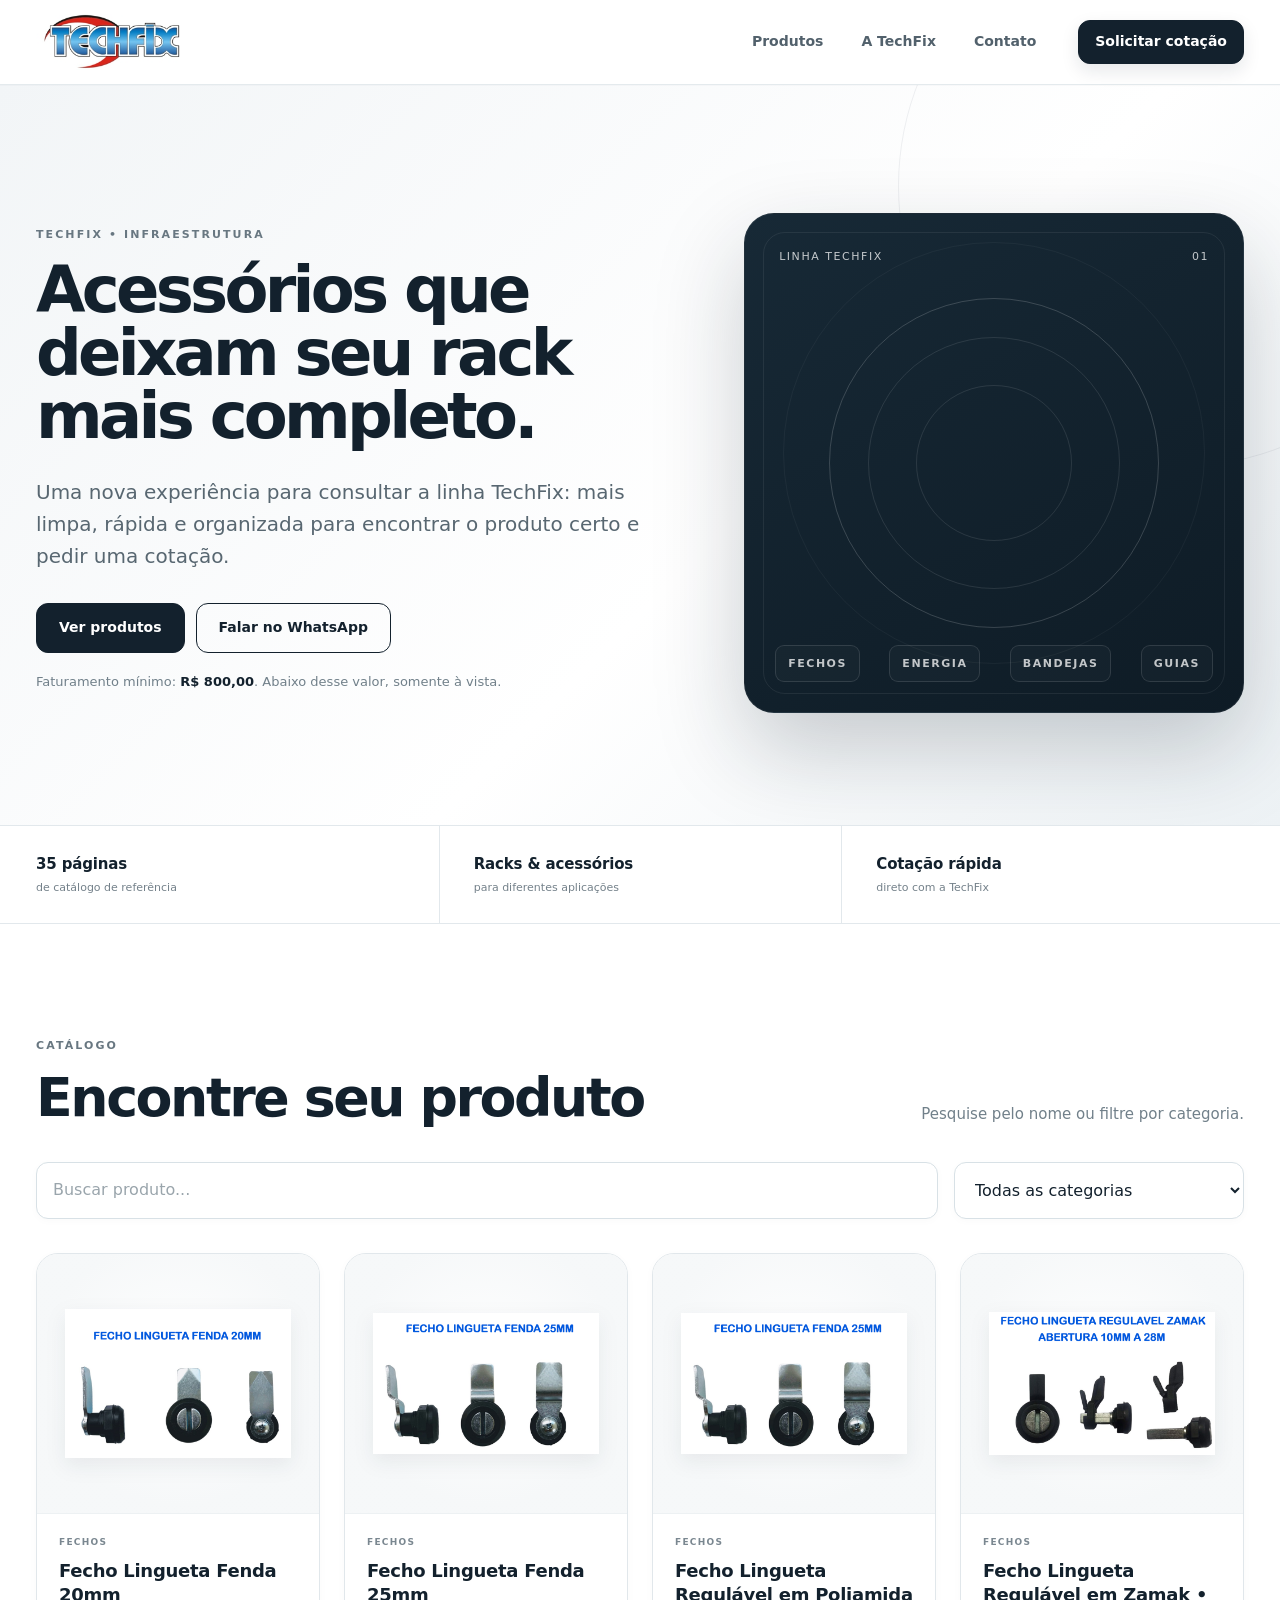
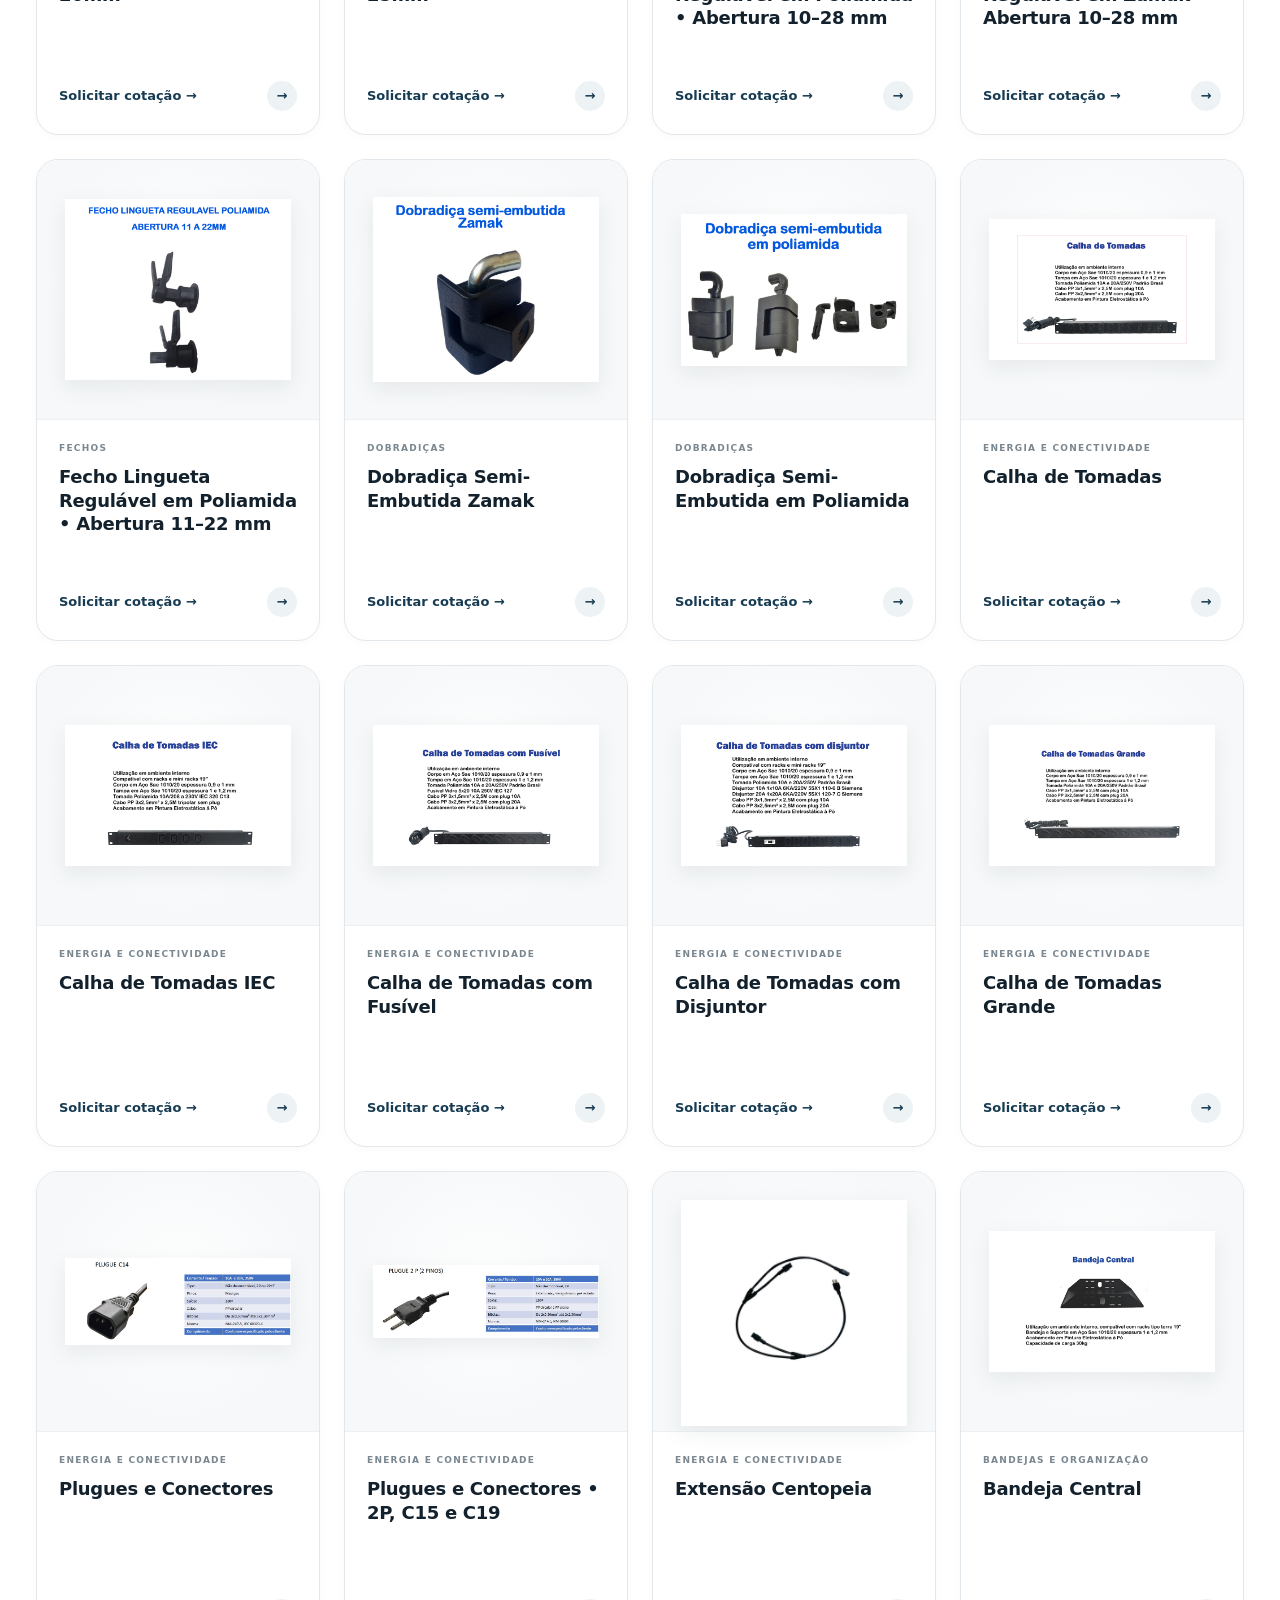
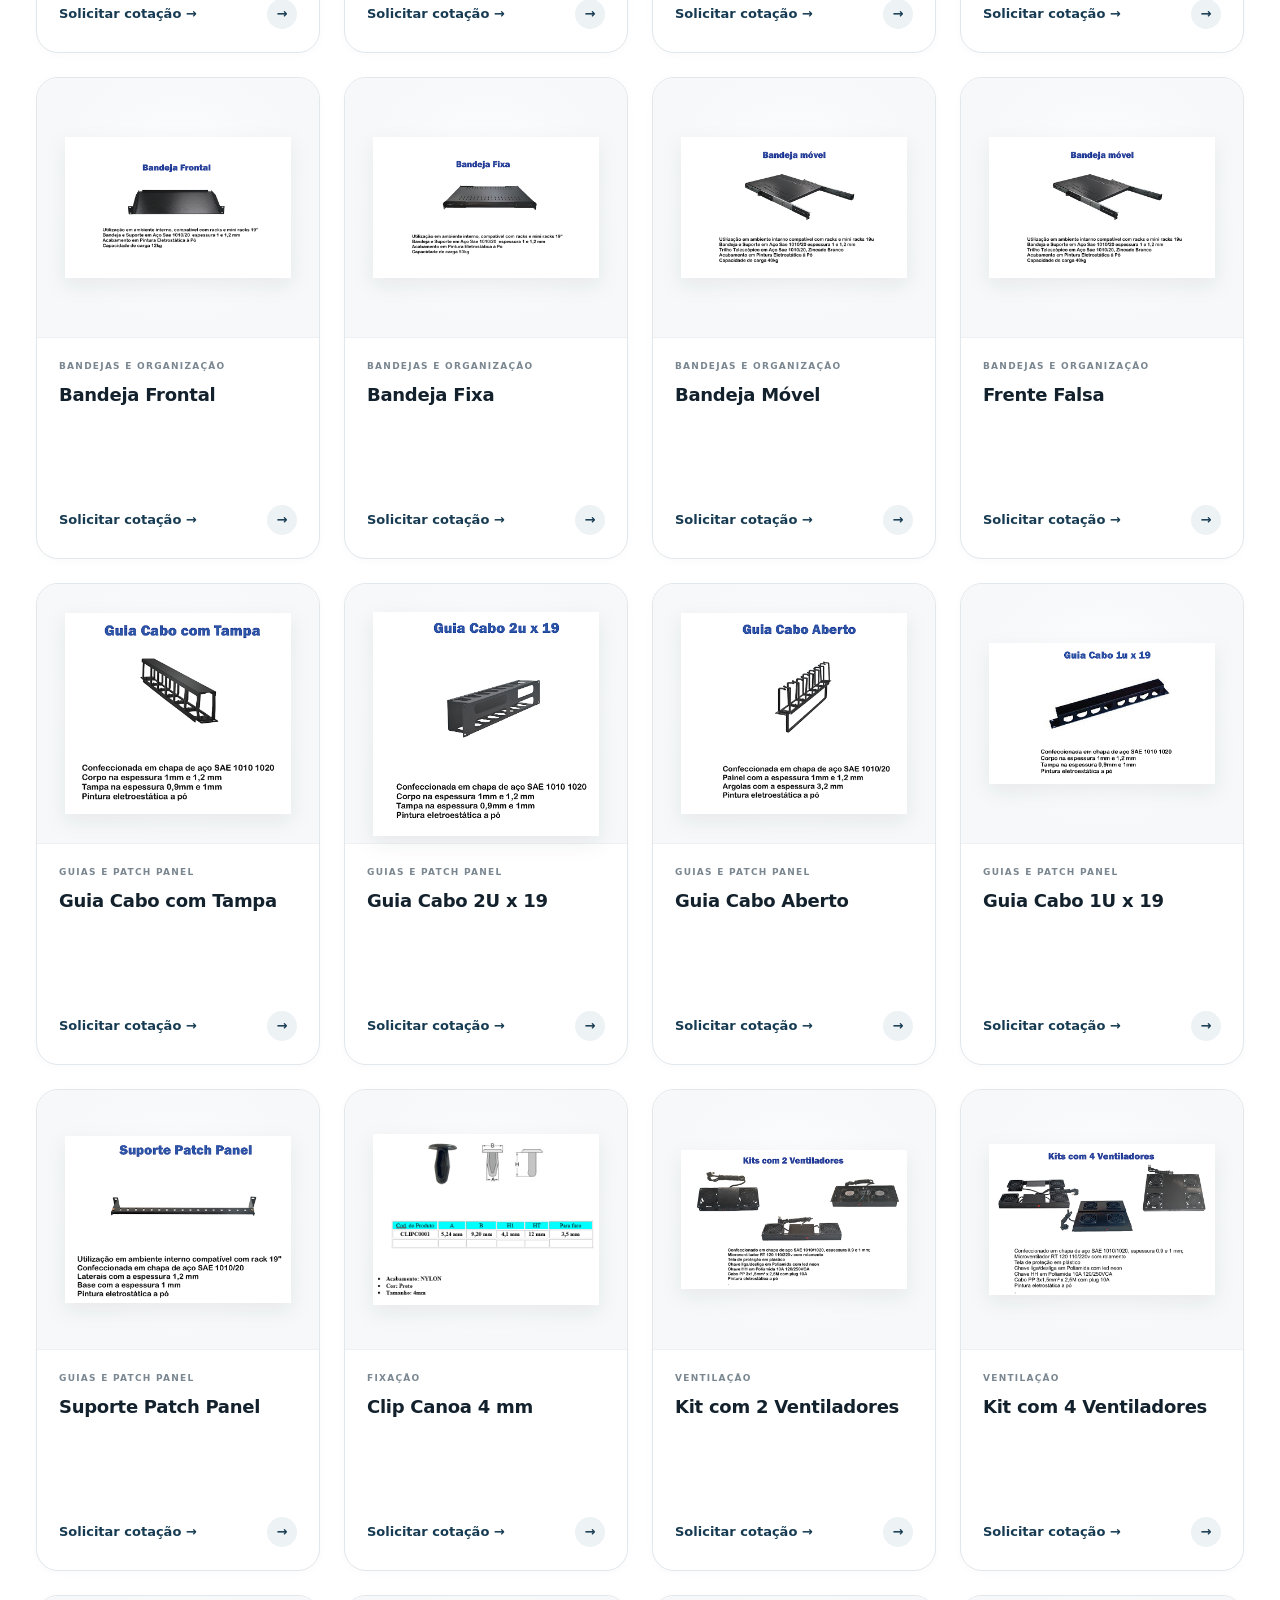
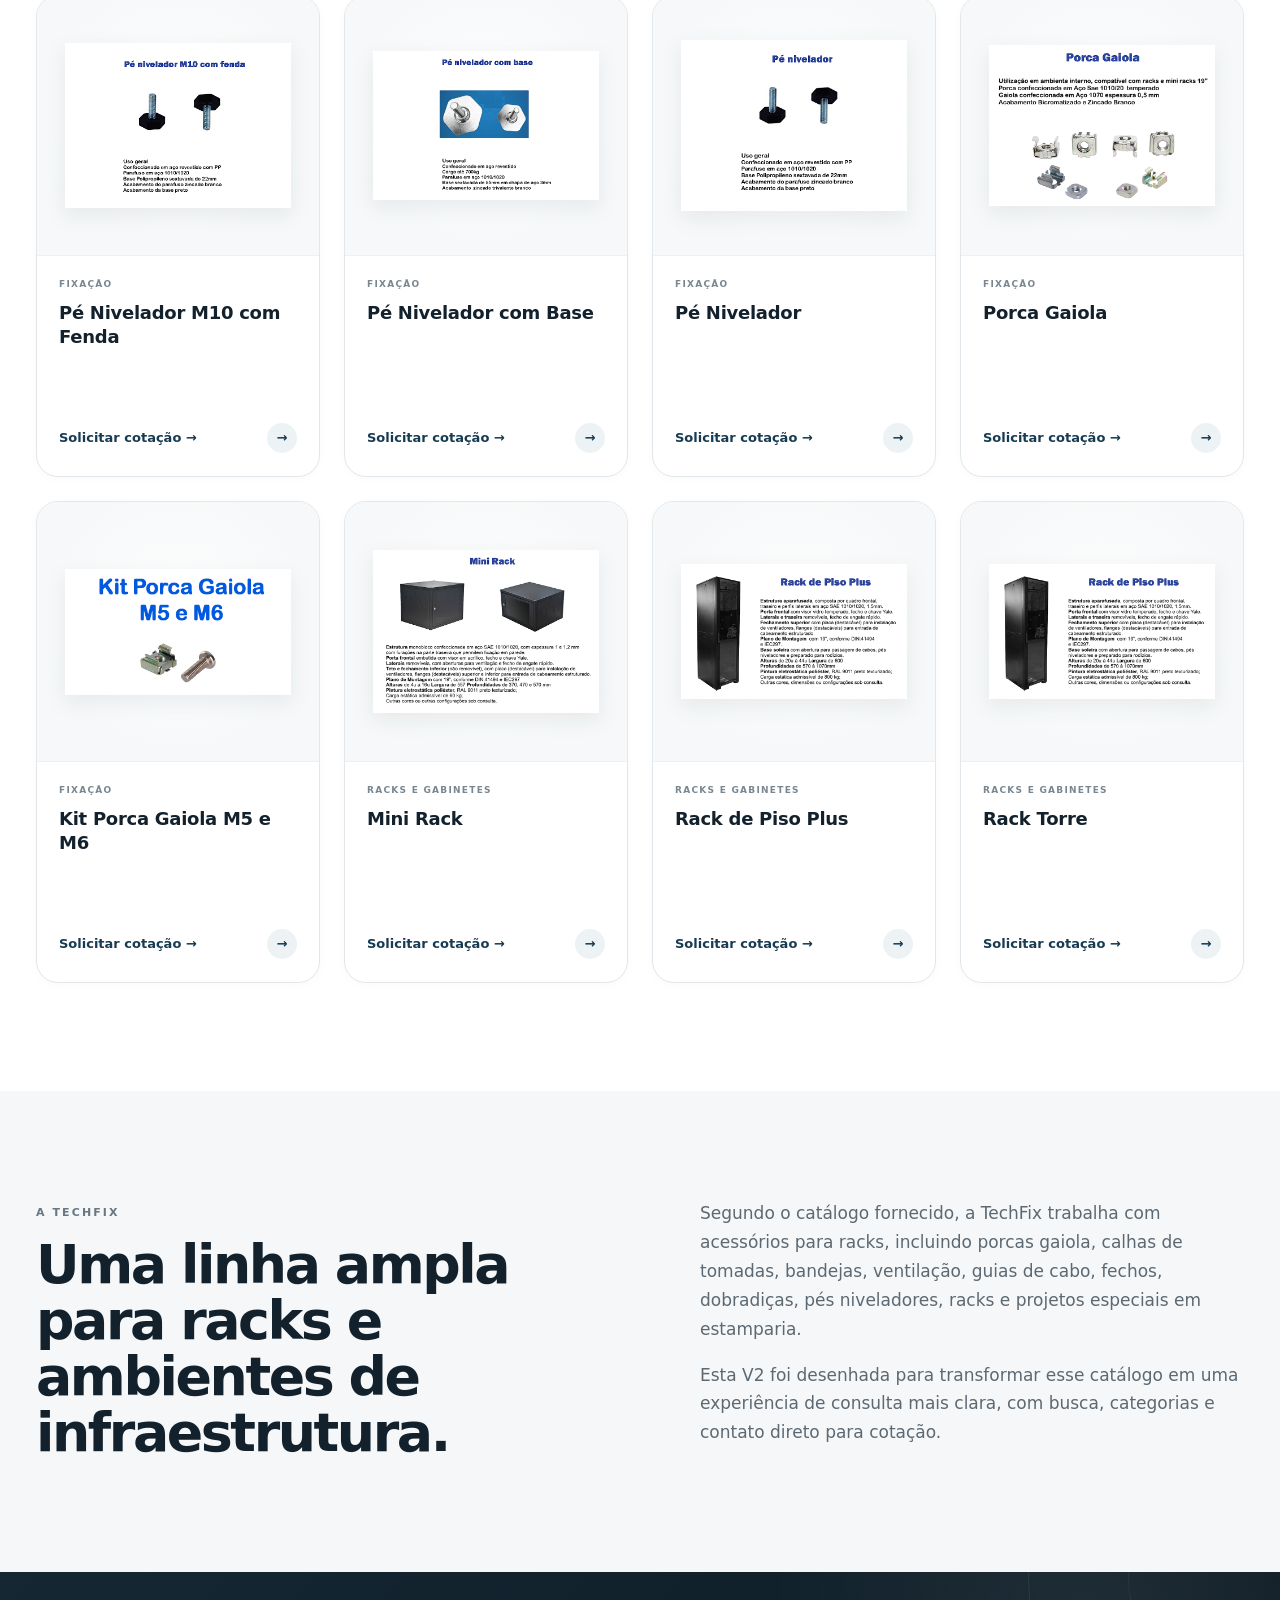
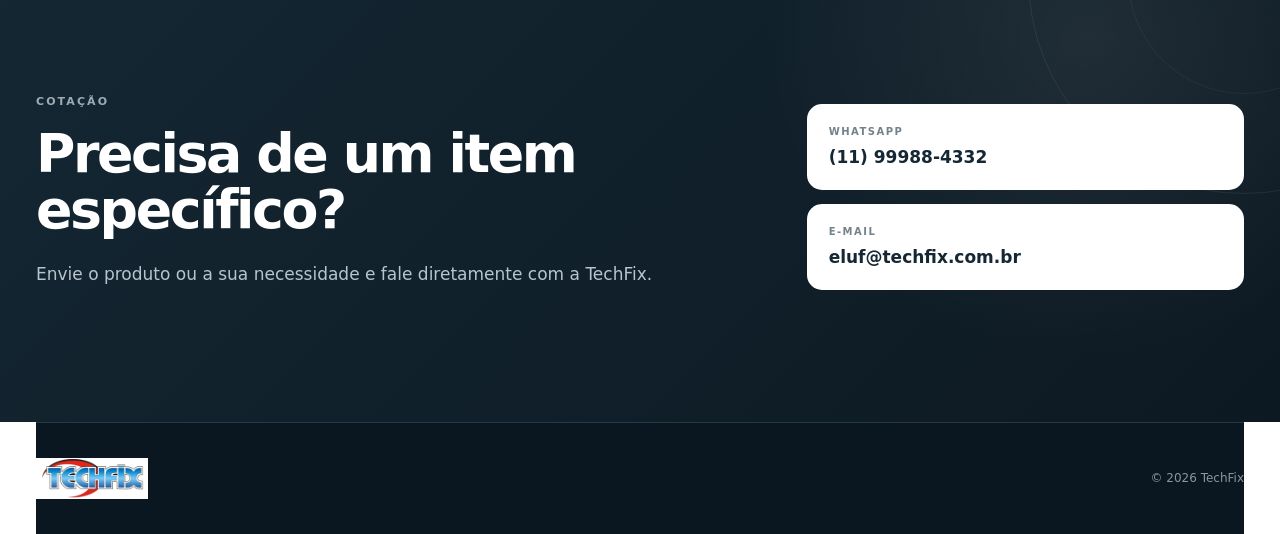
==== commit 69074d0c: "Change button text from 'Ver catálogo' to 'Ver produtos'" ====
--- a/index.html
+++ b/index.html
@@ -23,7 +23,7 @@
       <span class="kicker">TECHFIX • INFRAESTRUTURA</span>
       <h1>Acessórios que deixam seu rack mais completo.</h1>
       <p class="lead">Uma nova experiência para consultar a linha TechFix: mais limpa, rápida e organizada para encontrar o produto certo e pedir uma cotação.</p>
-      <div class="actions"><a class="btn" href="#produtos">Ver catálogo</a><a class="btn ghost" href="https://wa.me/551199884332" target="_blank" rel="noopener">Falar no WhatsApp</a></div>
+      <div class="actions"><a class="btn" href="#produtos">Ver produtos</a><a class="btn ghost" href="https://wa.me/551199884332" target="_blank" rel="noopener">Falar no WhatsApp</a></div>
       <p class="micro">Faturamento mínimo: <strong>R$ 800,00</strong>. Abaixo desse valor, somente à vista.</p>
     </div>
     <div class="hero-card">
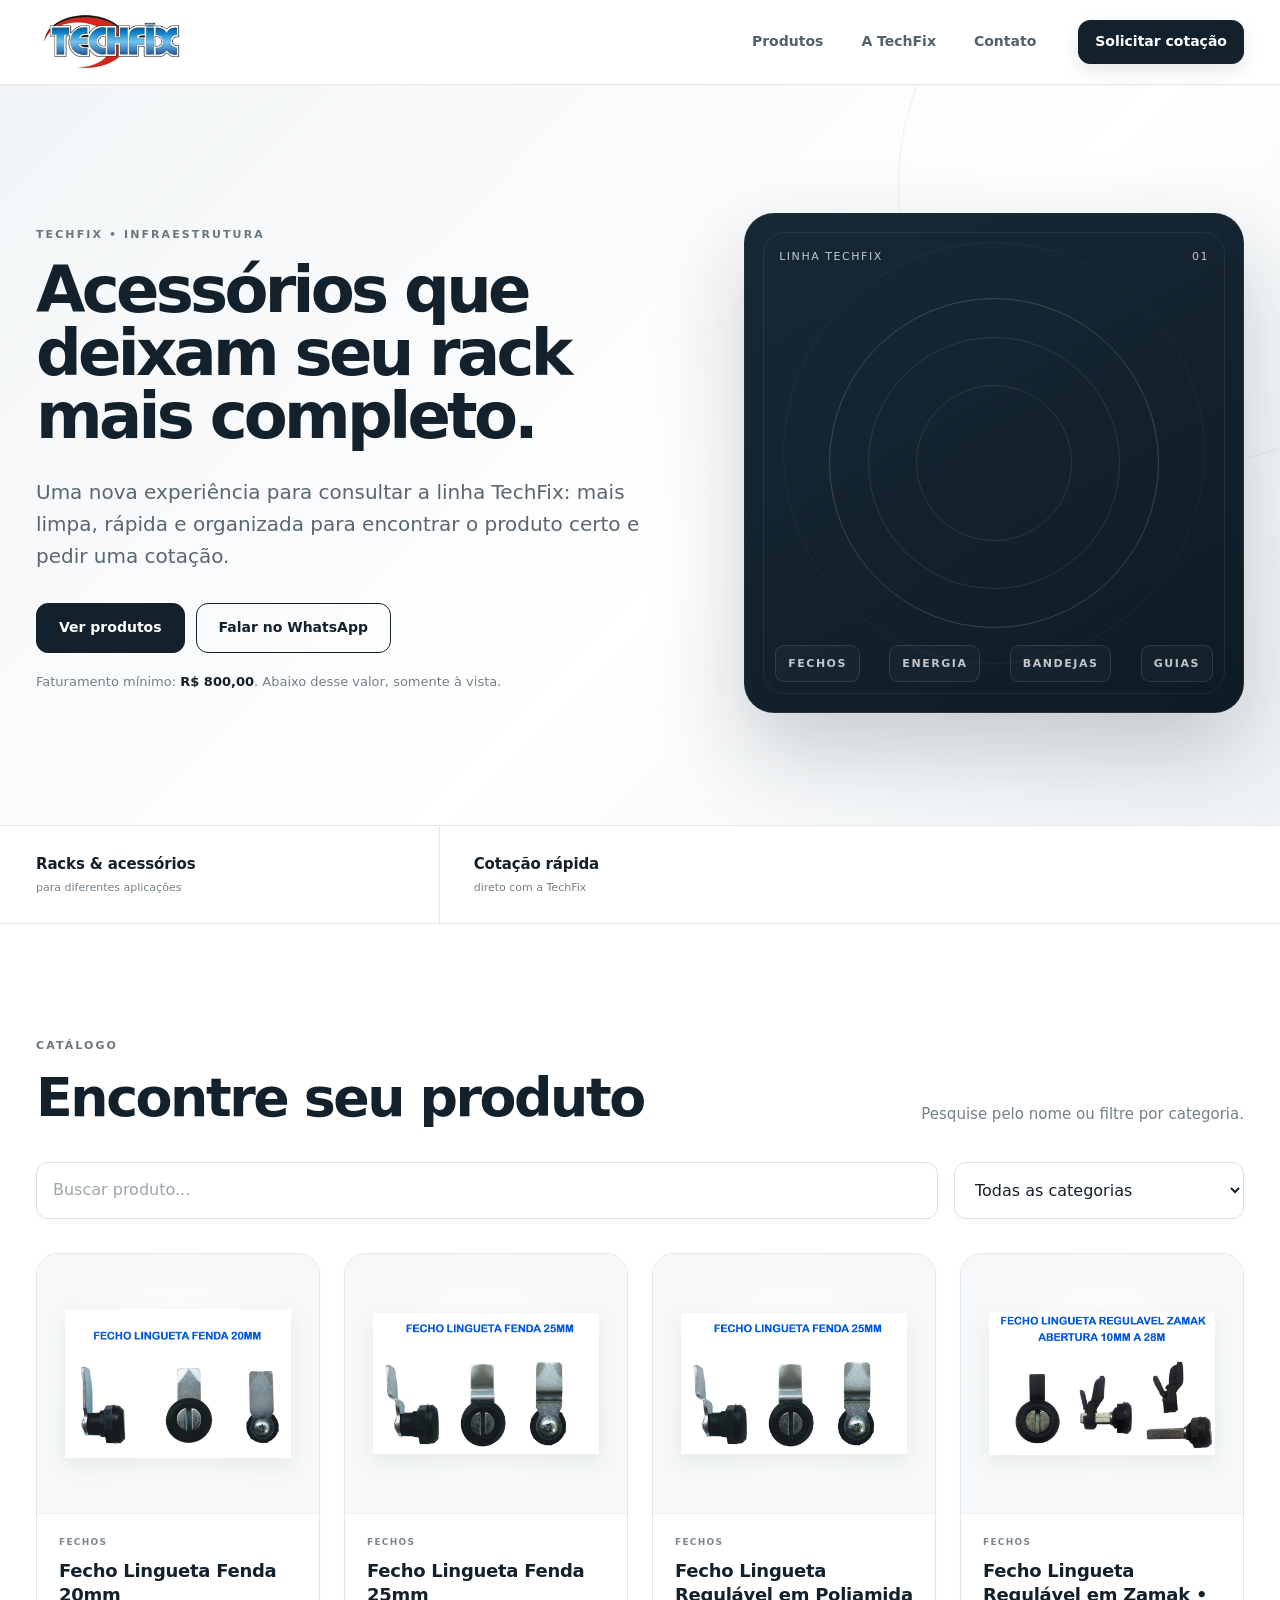
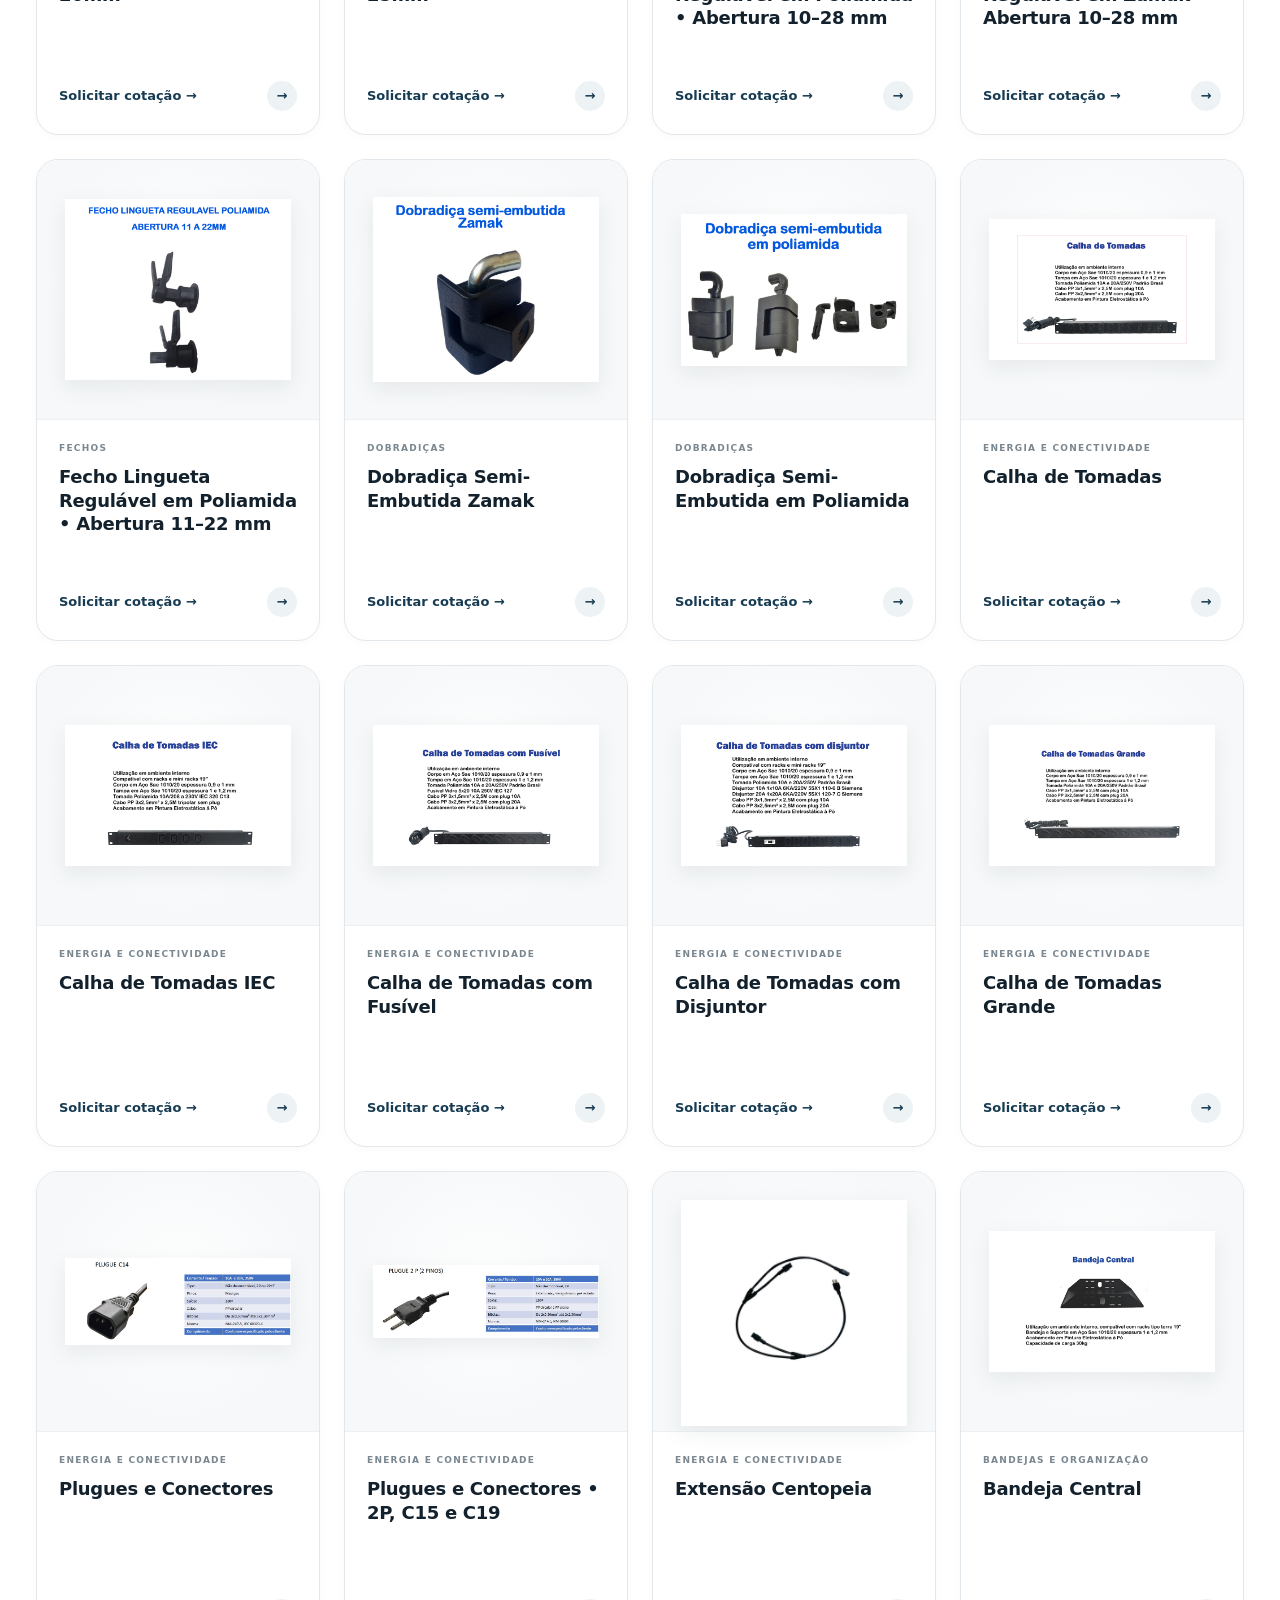
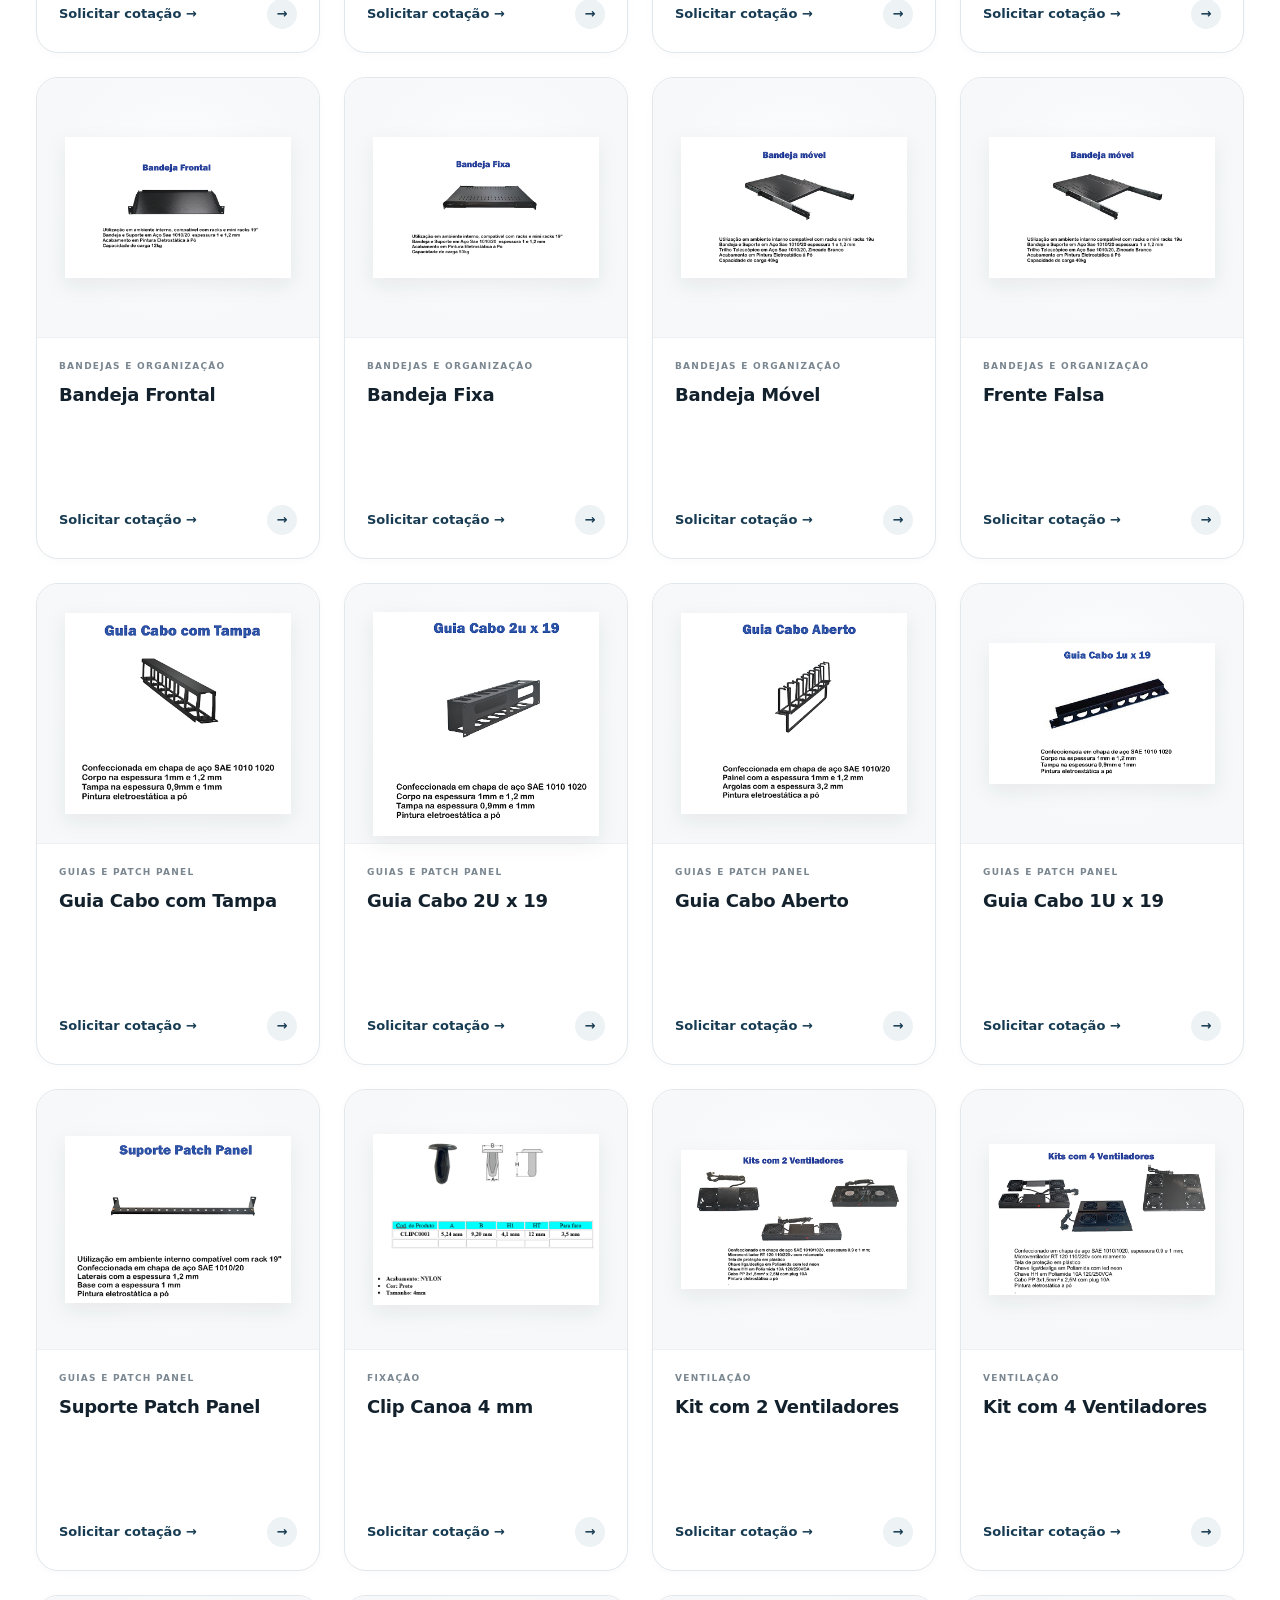
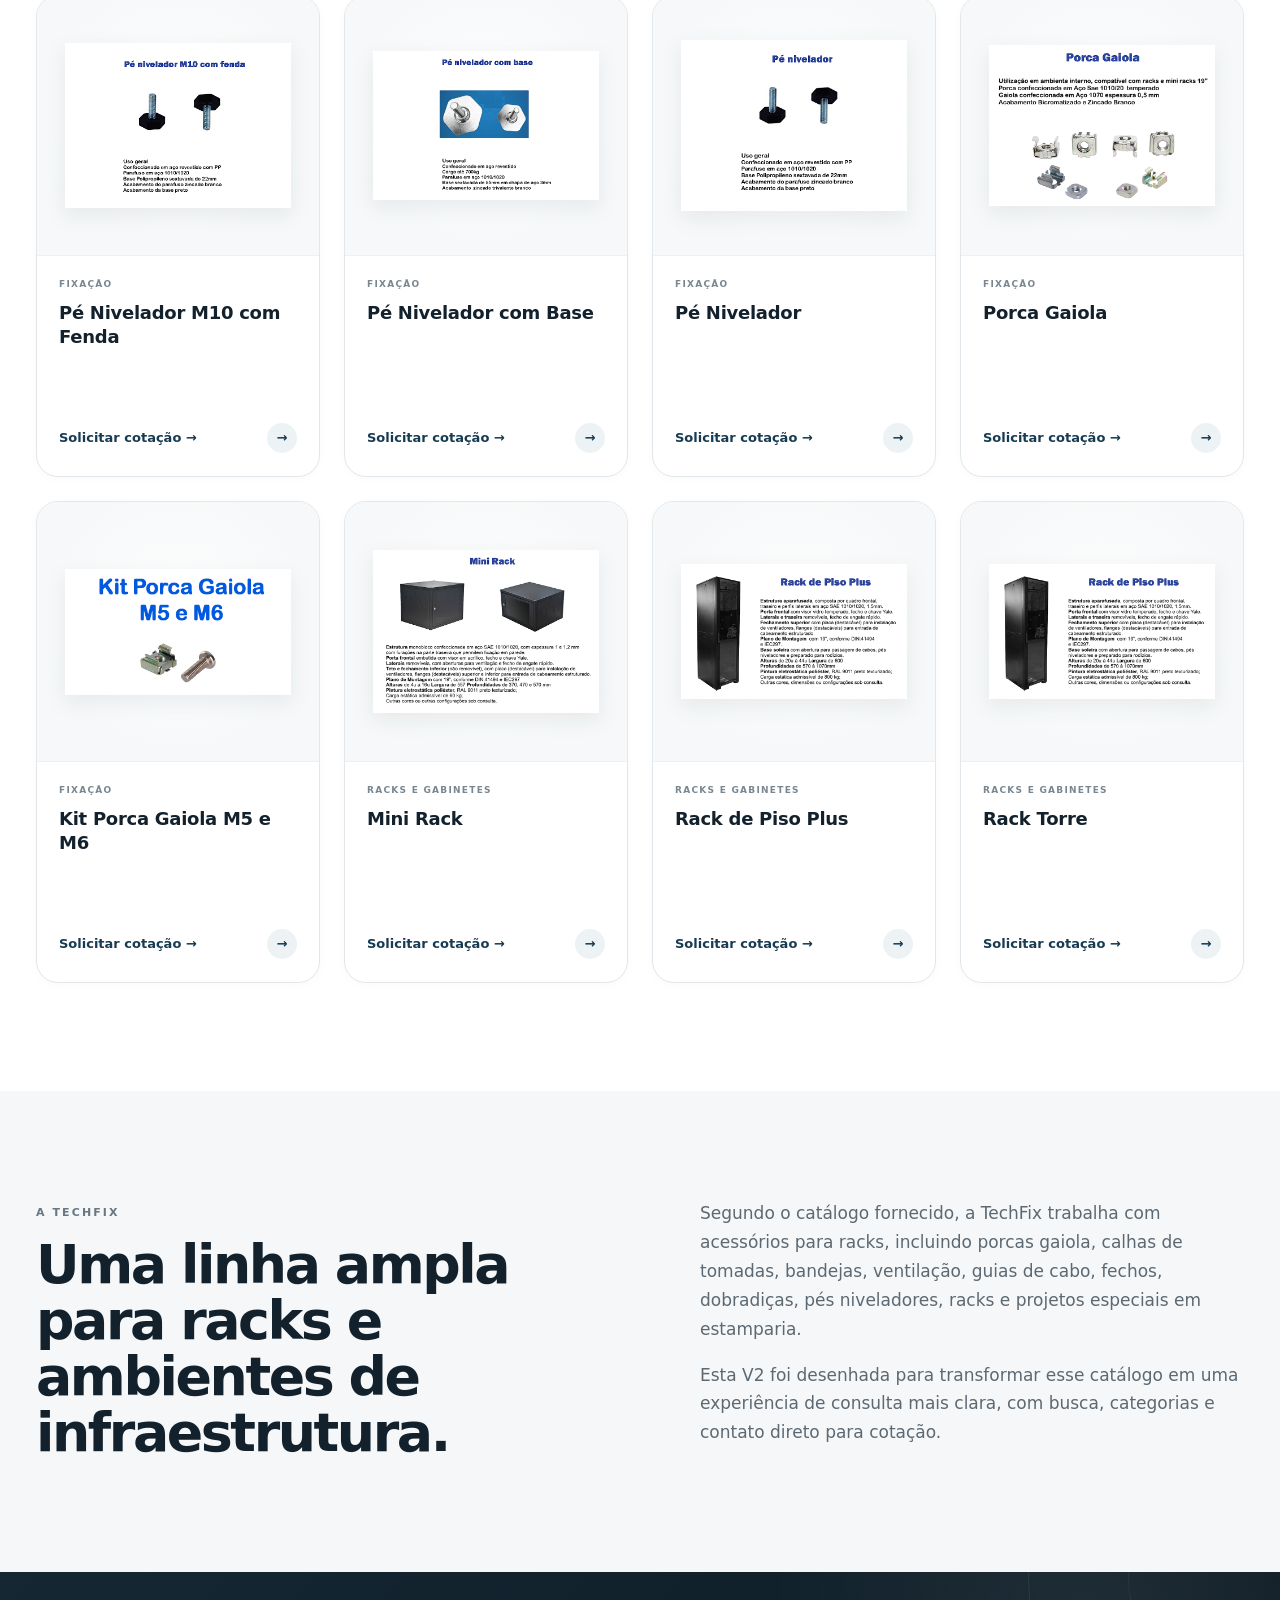
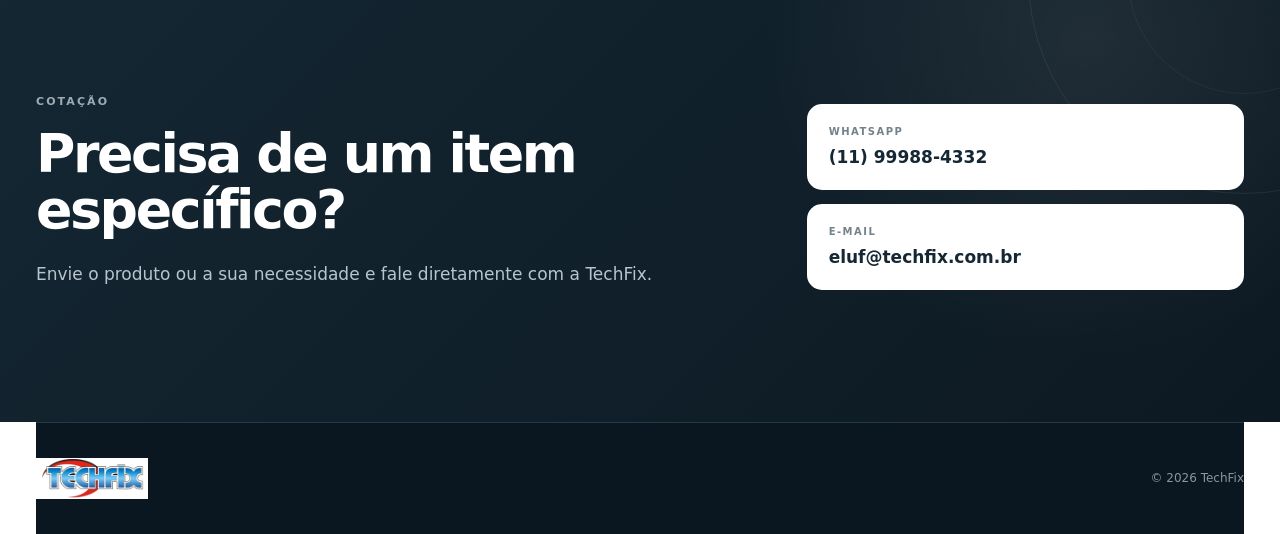
==== commit d25833d9: "Remove reference to '35 páginas' from trust section" ====
--- a/index.html
+++ b/index.html
@@ -36,7 +36,6 @@
 
 <section class="trust">
   <div class="wrap trust-grid">
-    <div><strong>35 páginas</strong><span>de catálogo de referência</span></div>
     <div><strong>Racks & acessórios</strong><span>para diferentes aplicações</span></div>
     <div><strong>Cotação rápida</strong><span>direto com a TechFix</span></div>
   </div>
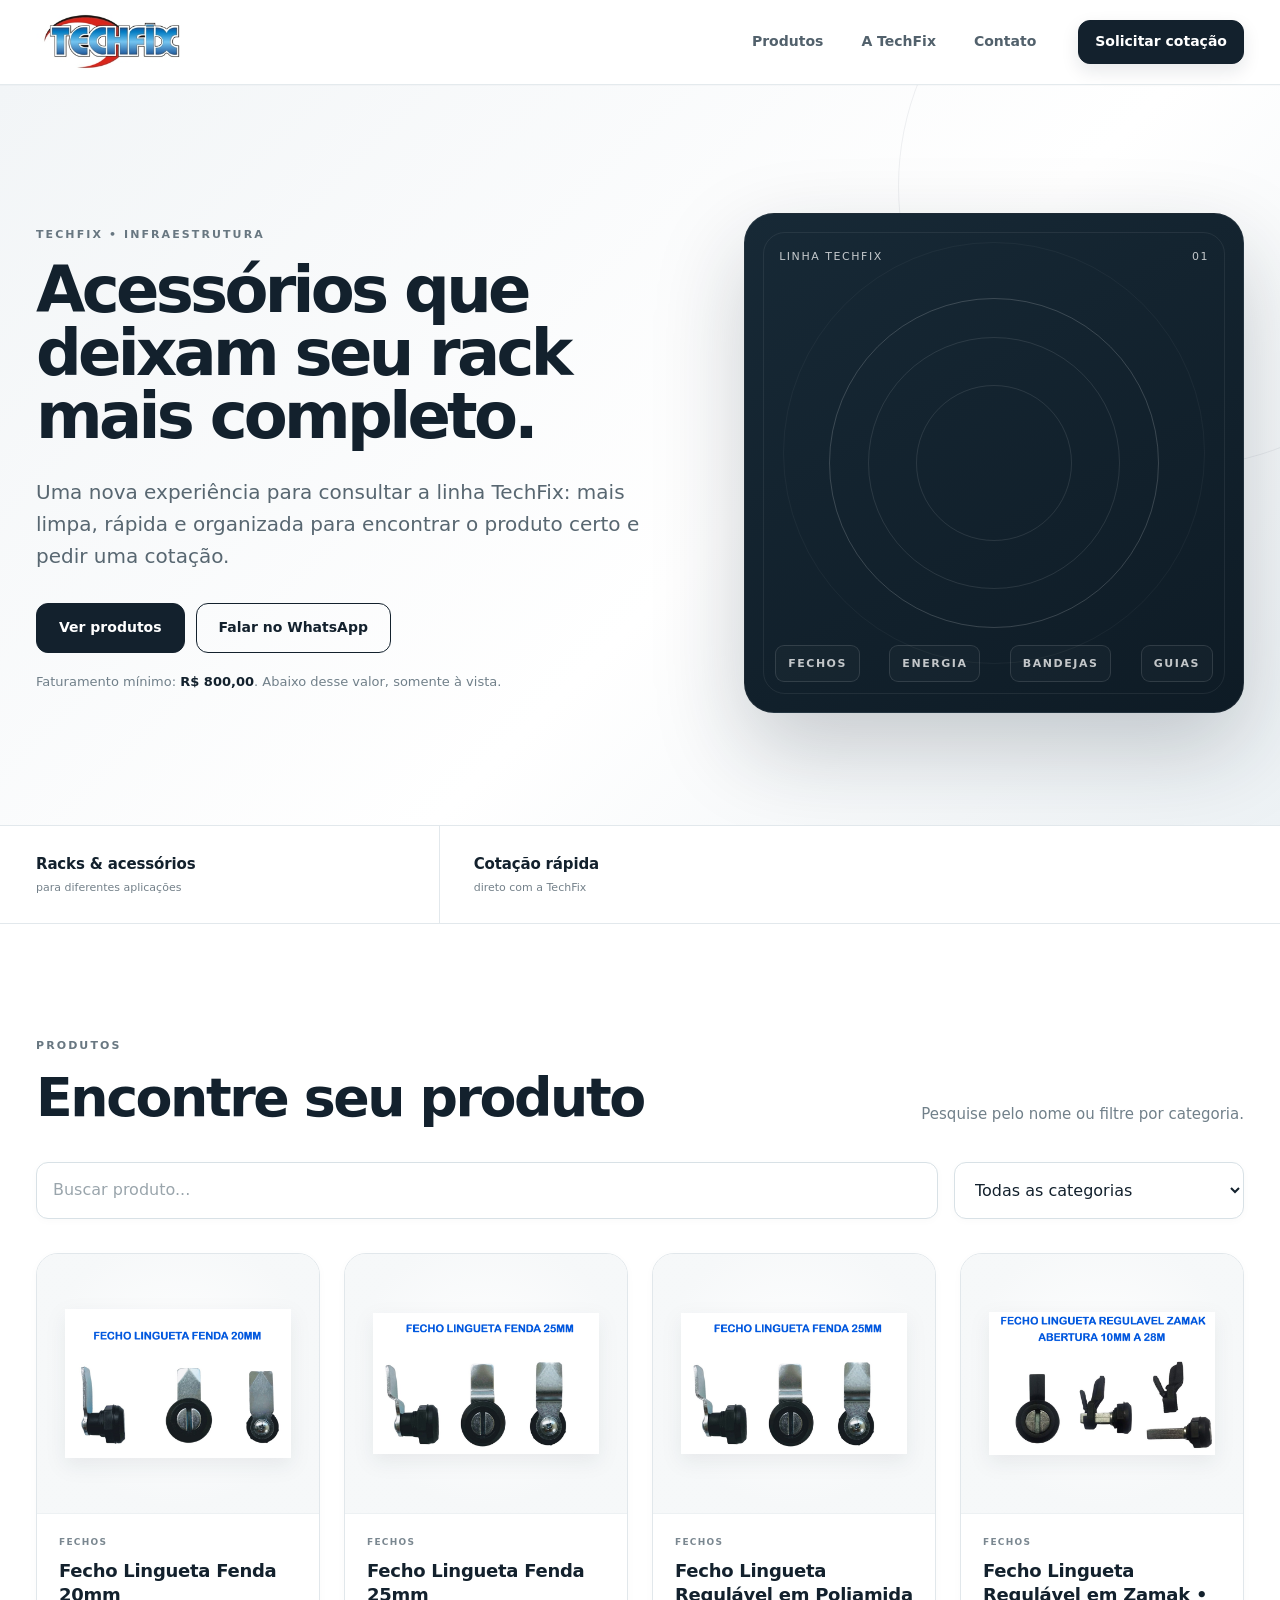
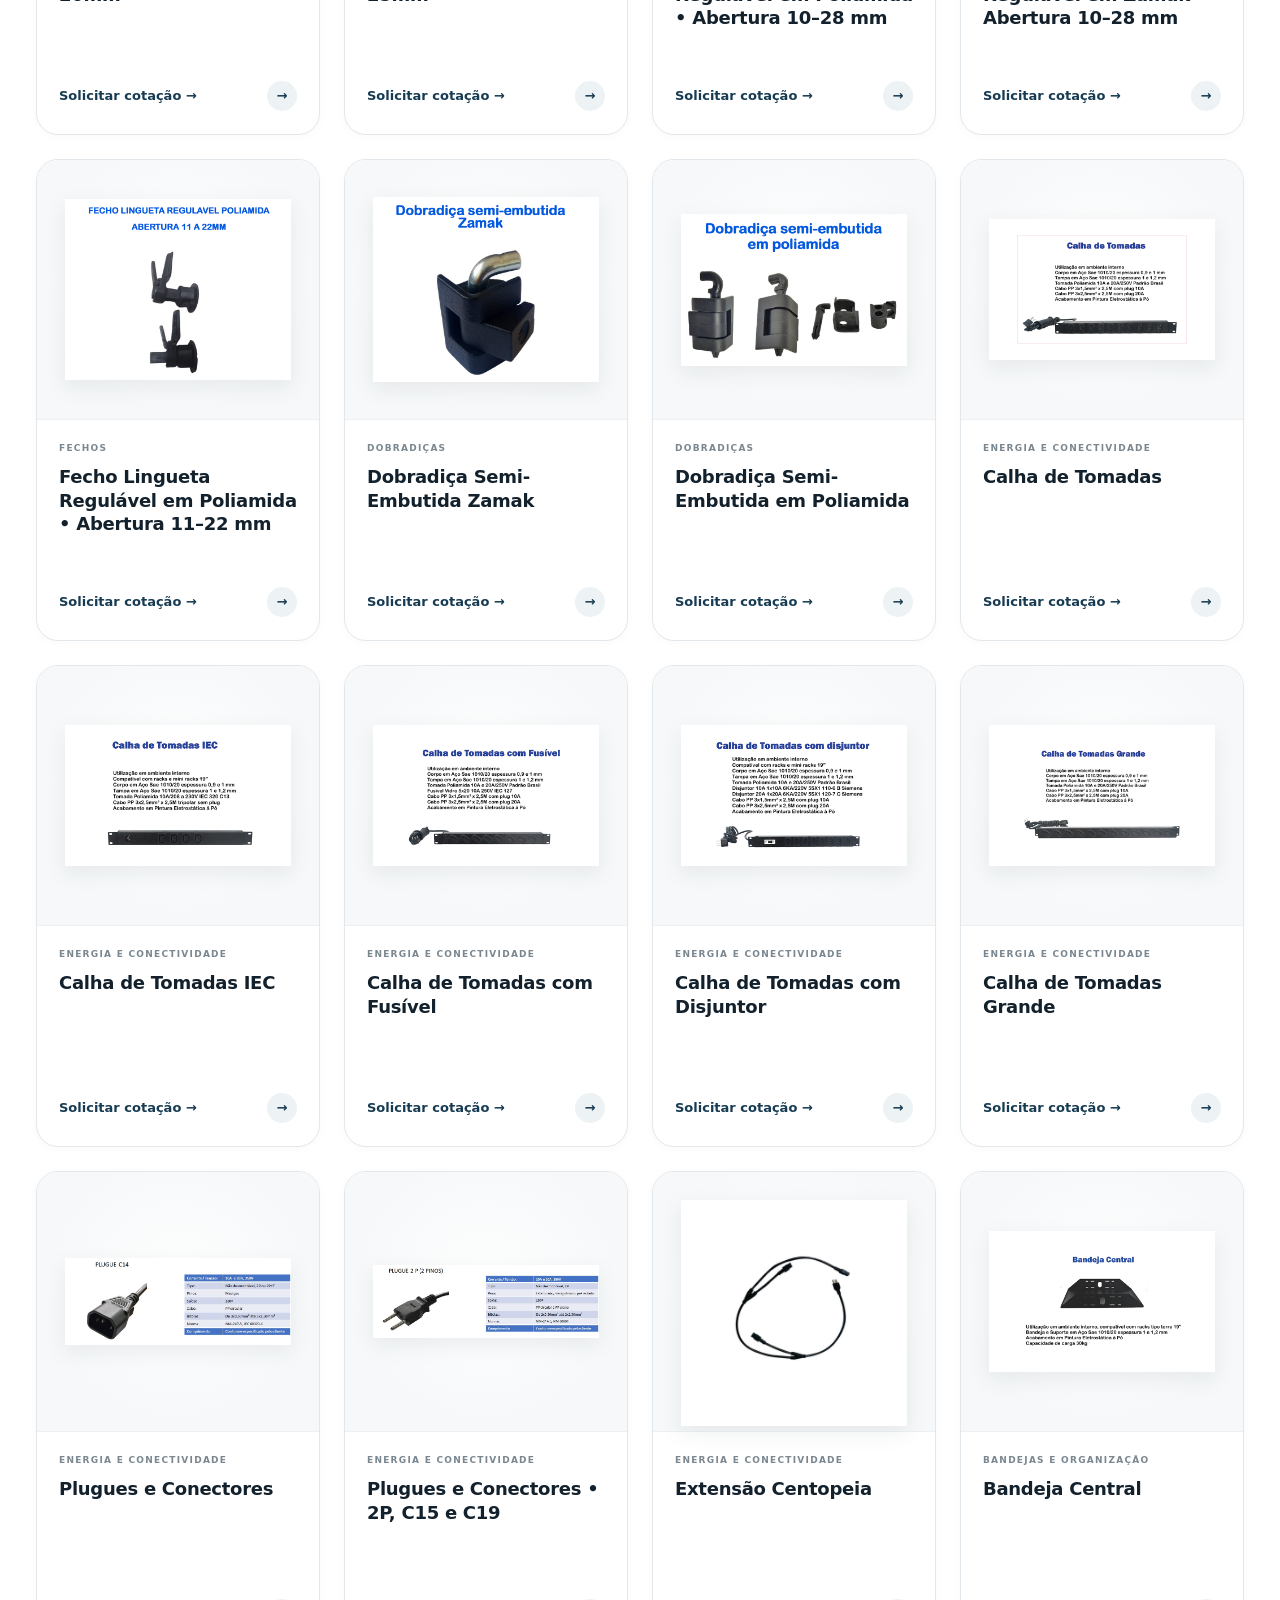
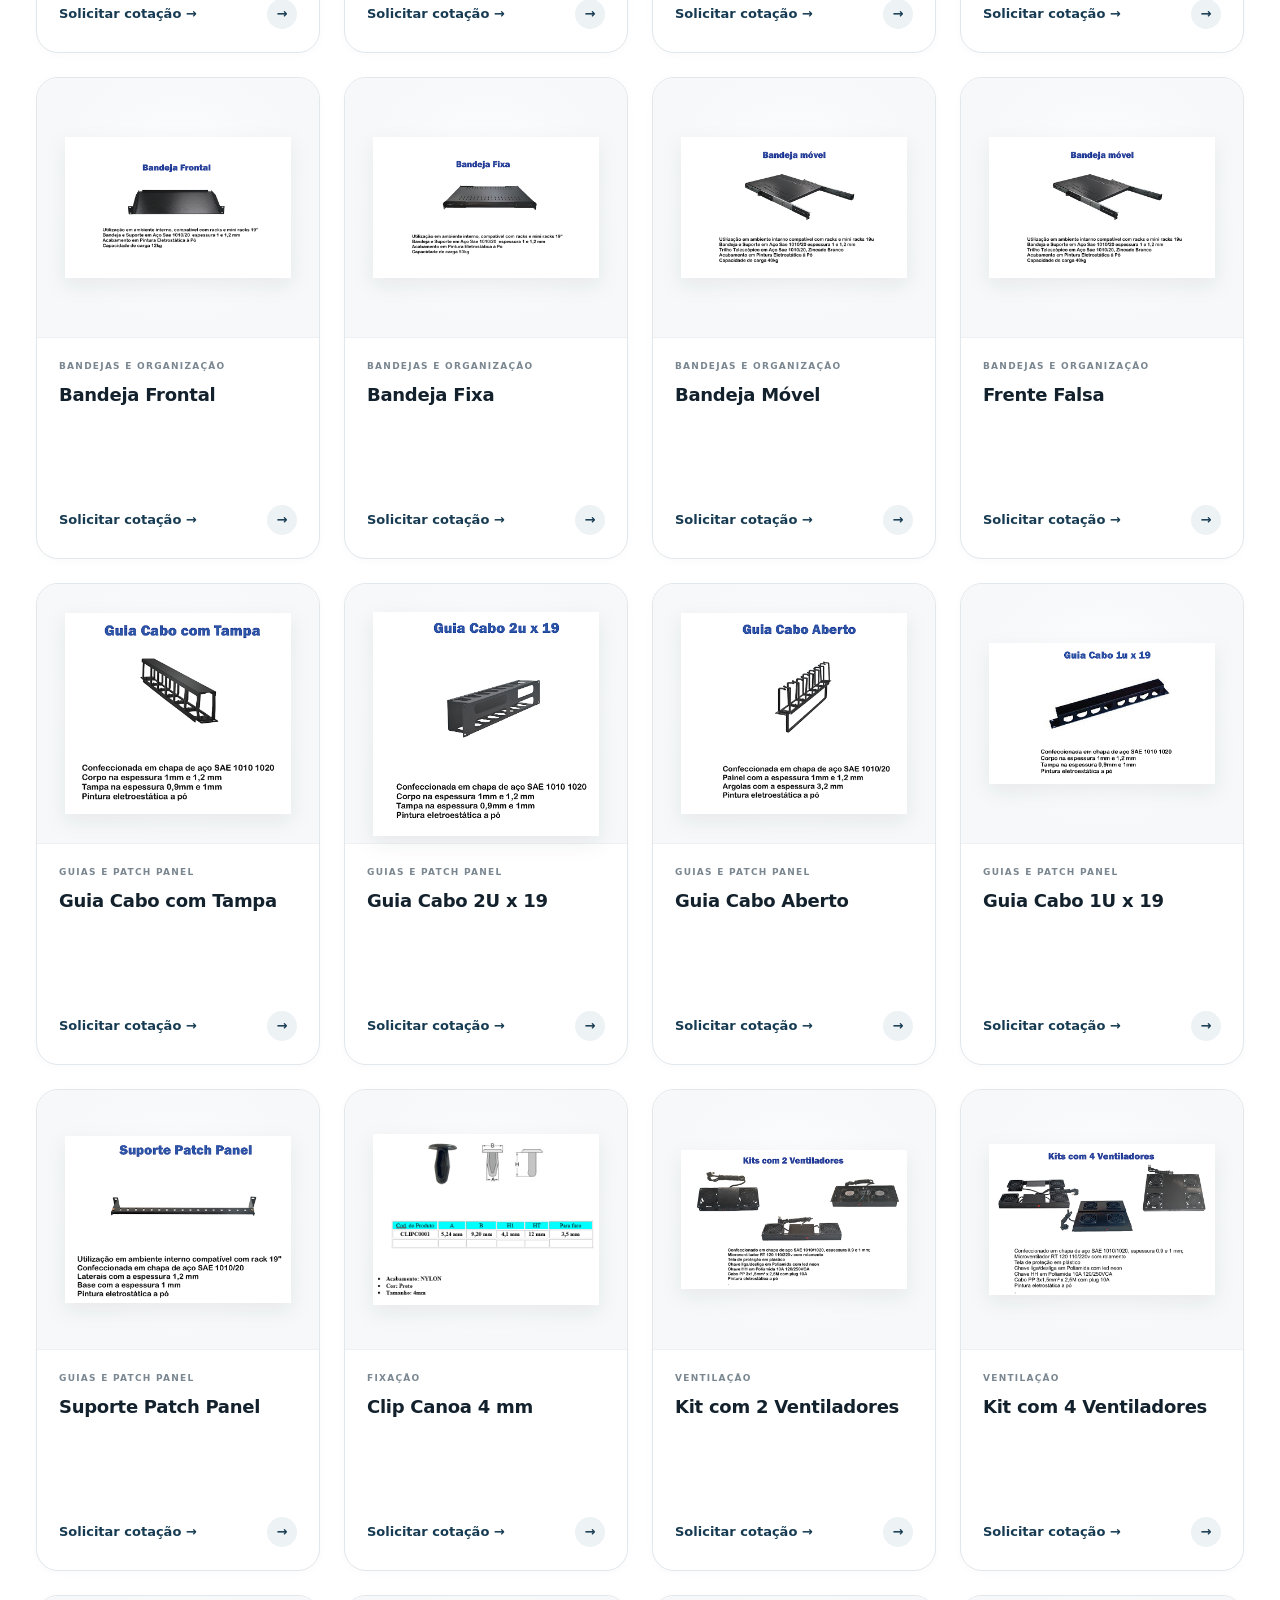
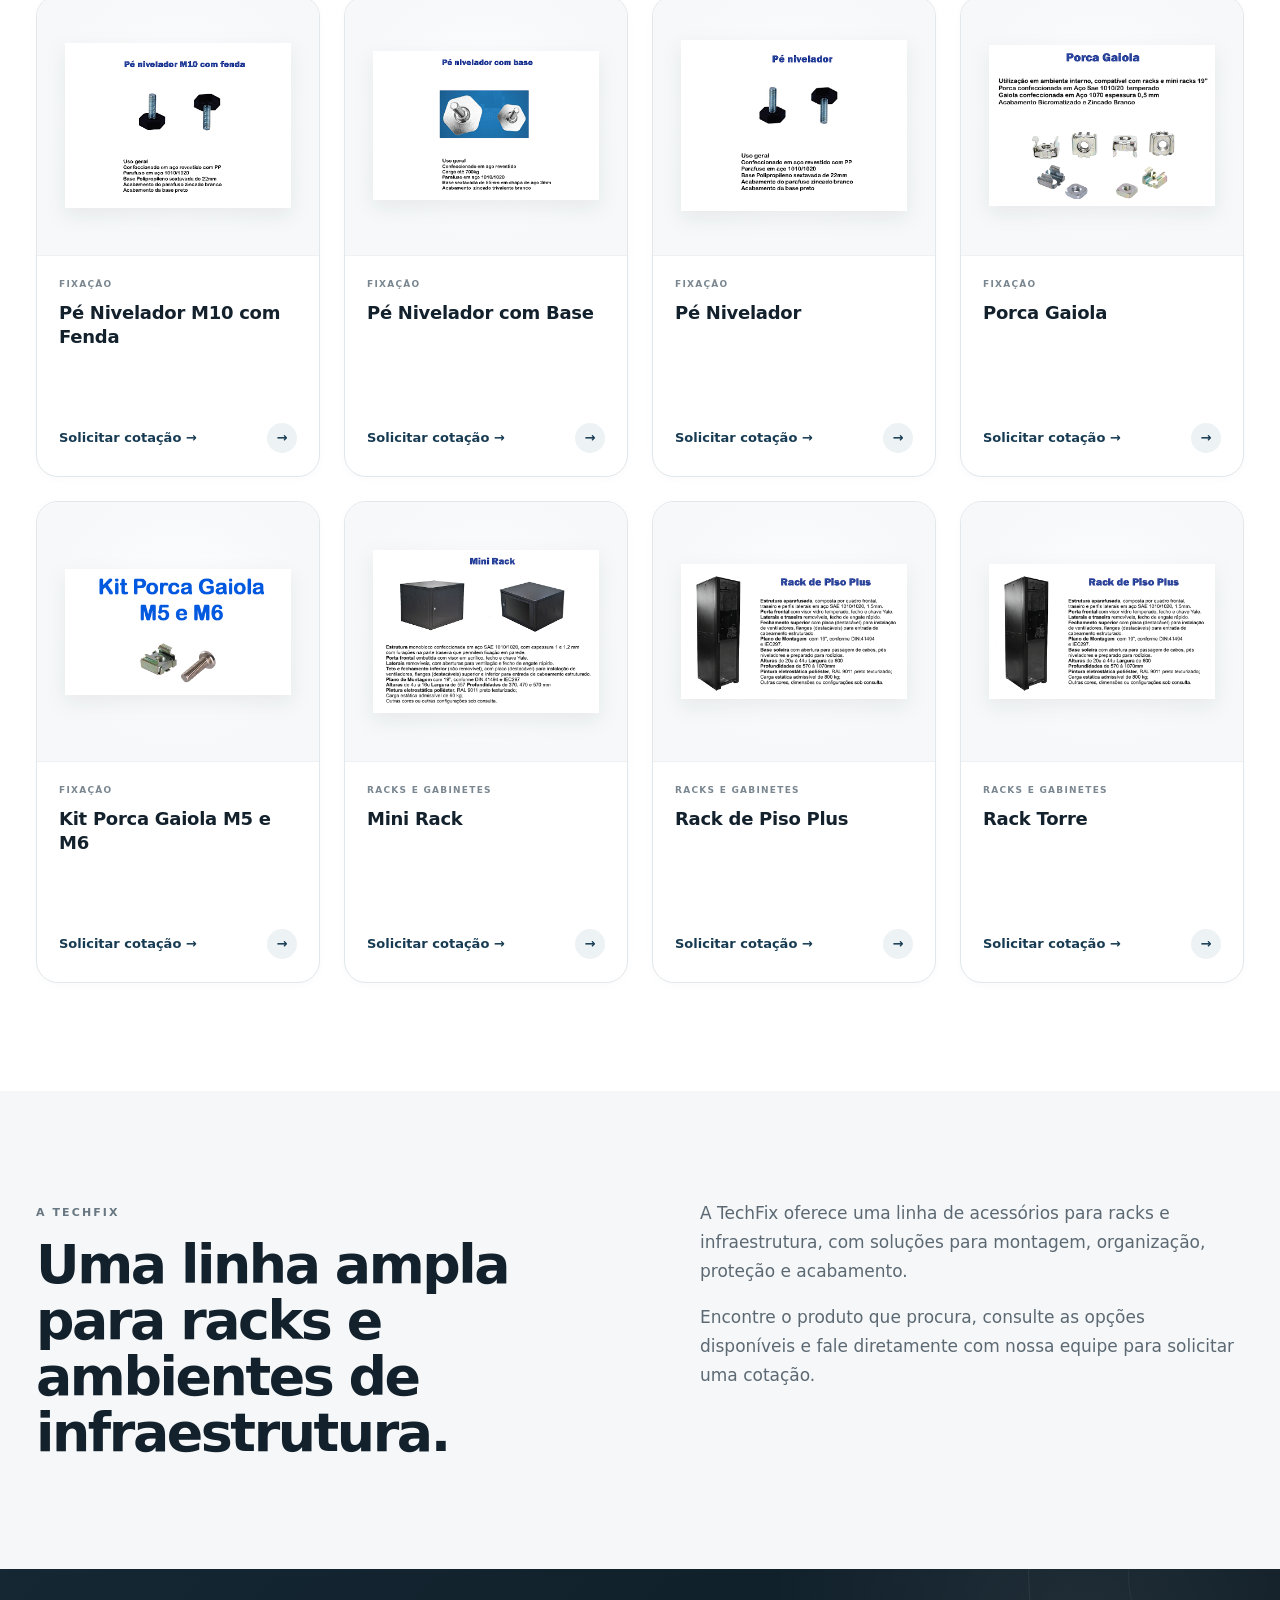
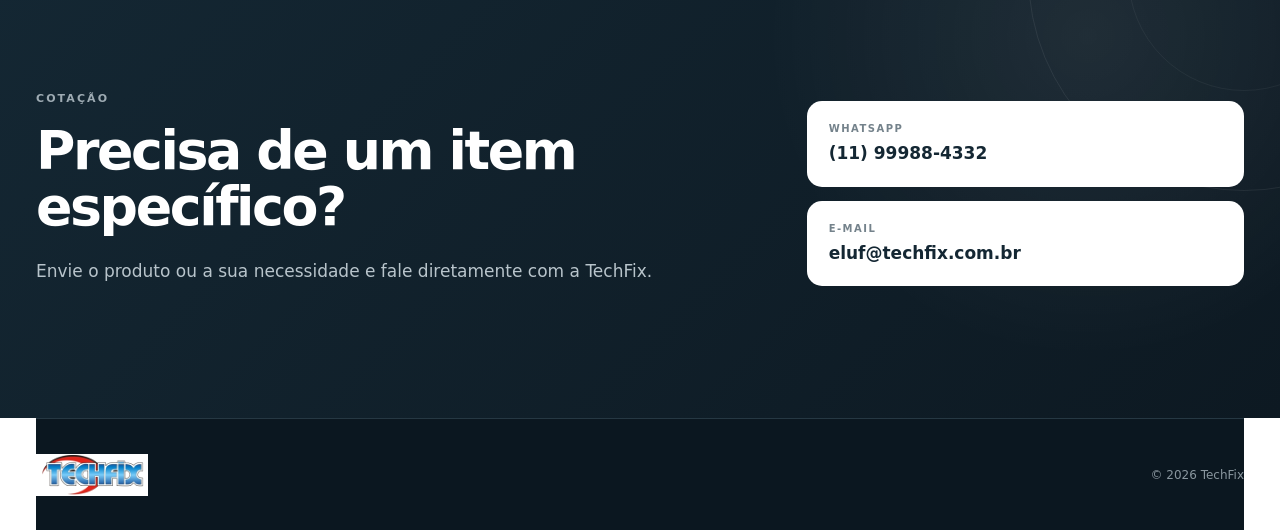
==== commit 864fa1b6: "Revise product header and company description Updated product section header and improved company de" ====
--- a/index.html
+++ b/index.html
@@ -43,7 +43,7 @@
 
 <section id="produtos" class="section">
   <div class="wrap">
-    <div class="section-head"><div><span class="kicker">CATÁLOGO</span><h2>Encontre seu produto</h2></div><p>Pesquise pelo nome ou filtre por categoria.</p></div>
+    <div class="section-head"><div><span class="kicker">PRODUTOS</span><h2>Encontre seu produto</h2></div><p>Pesquise pelo nome ou filtre por categoria.</p></div>
     <div class="toolbar">
       <input id="search" type="search" placeholder="Buscar produto..." aria-label="Buscar produto">
       <select id="category" aria-label="Filtrar por categoria"><option value="Todos">Todas as categorias</option></select>
@@ -56,8 +56,10 @@
 <section id="empresa" class="section light">
   <div class="wrap about">
     <div><span class="kicker">A TECHFIX</span><h2>Uma linha ampla para racks e ambientes de infraestrutura.</h2></div>
-    <div><p>Segundo o catálogo fornecido, a TechFix trabalha com acessórios para racks, incluindo porcas gaiola, calhas de tomadas, bandejas, ventilação, guias de cabo, fechos, dobradiças, pés niveladores, racks e projetos especiais em estamparia.</p><p>Esta V2 foi desenhada para transformar esse catálogo em uma experiência de consulta mais clara, com busca, categorias e contato direto para cotação.</p></div>
-  </div>
+    <div>
+  <p>A TechFix oferece uma linha de acessórios para racks e infraestrutura, com soluções para montagem, organização, proteção e acabamento.</p>
+  <p>Encontre o produto que procura, consulte as opções disponíveis e fale diretamente com nossa equipe para solicitar uma cotação.</p>
+    </div>
 </section>
 
 <section id="contato" class="contact">
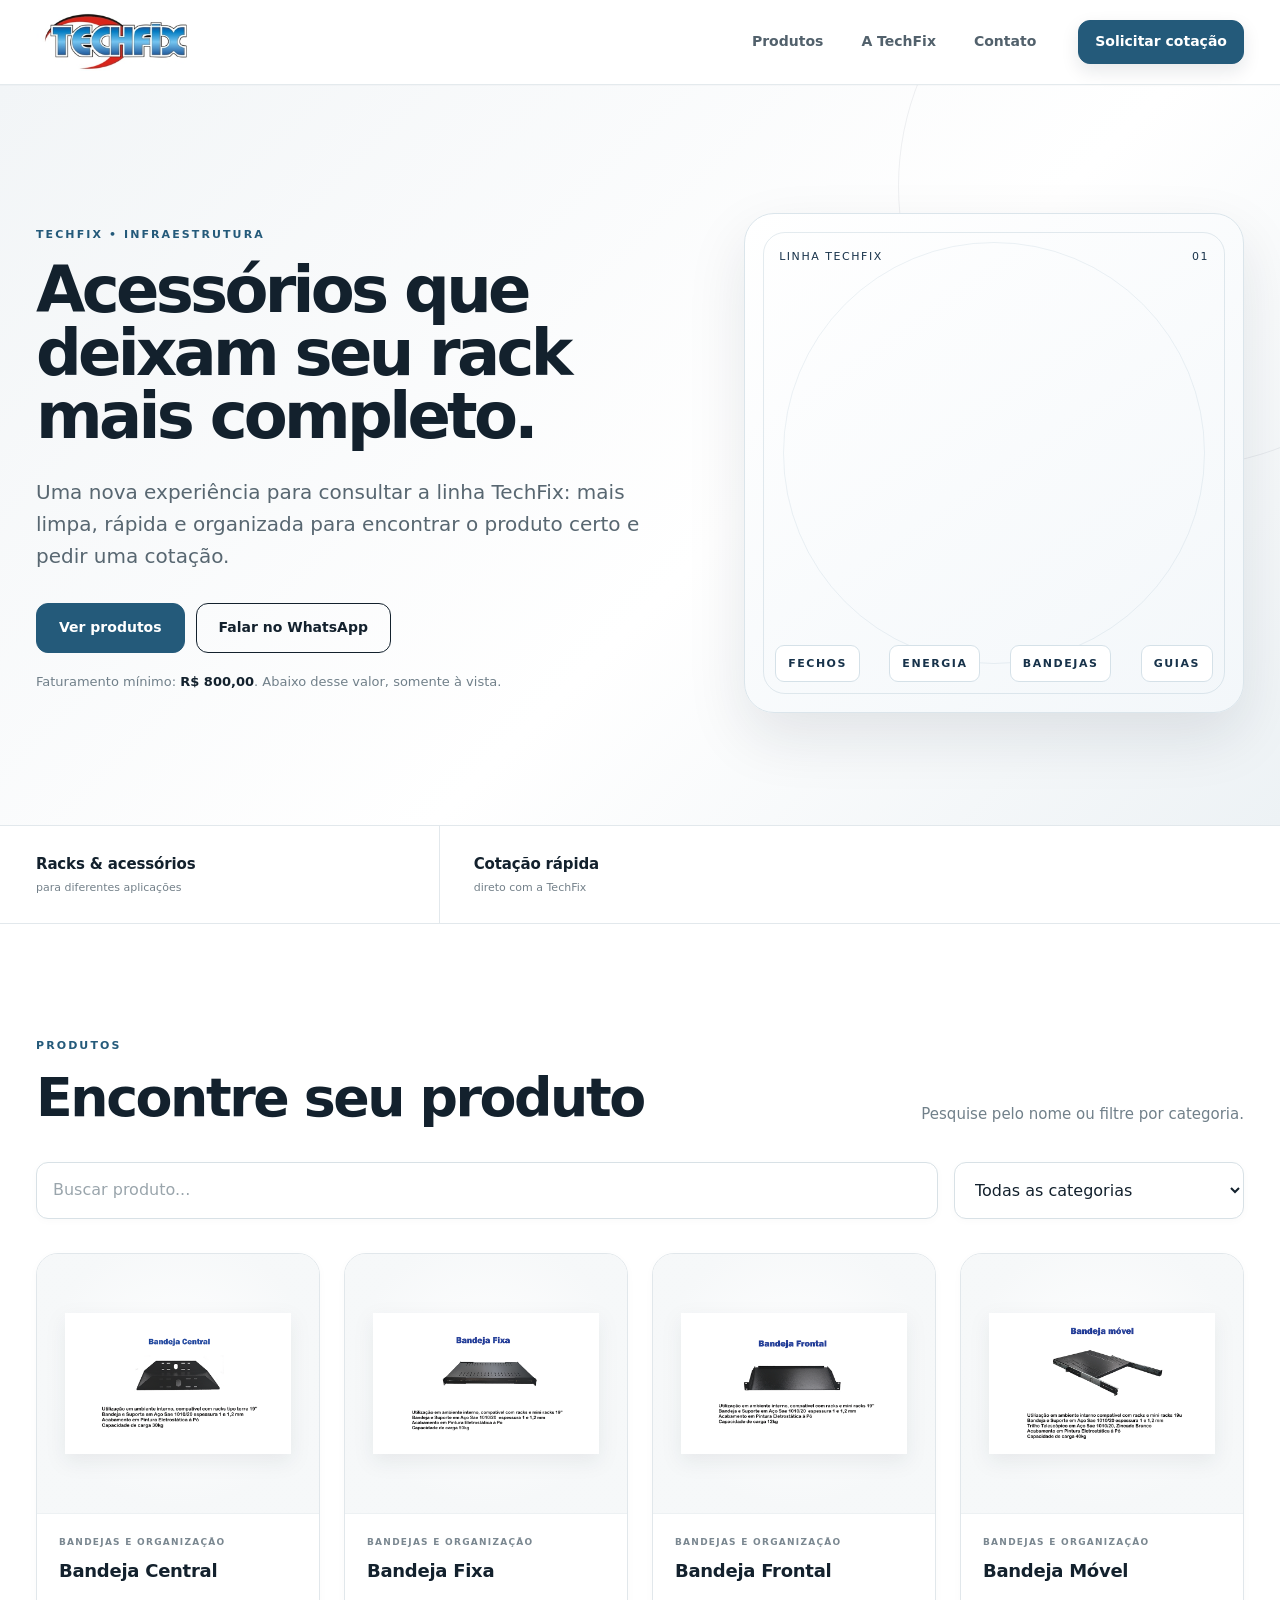
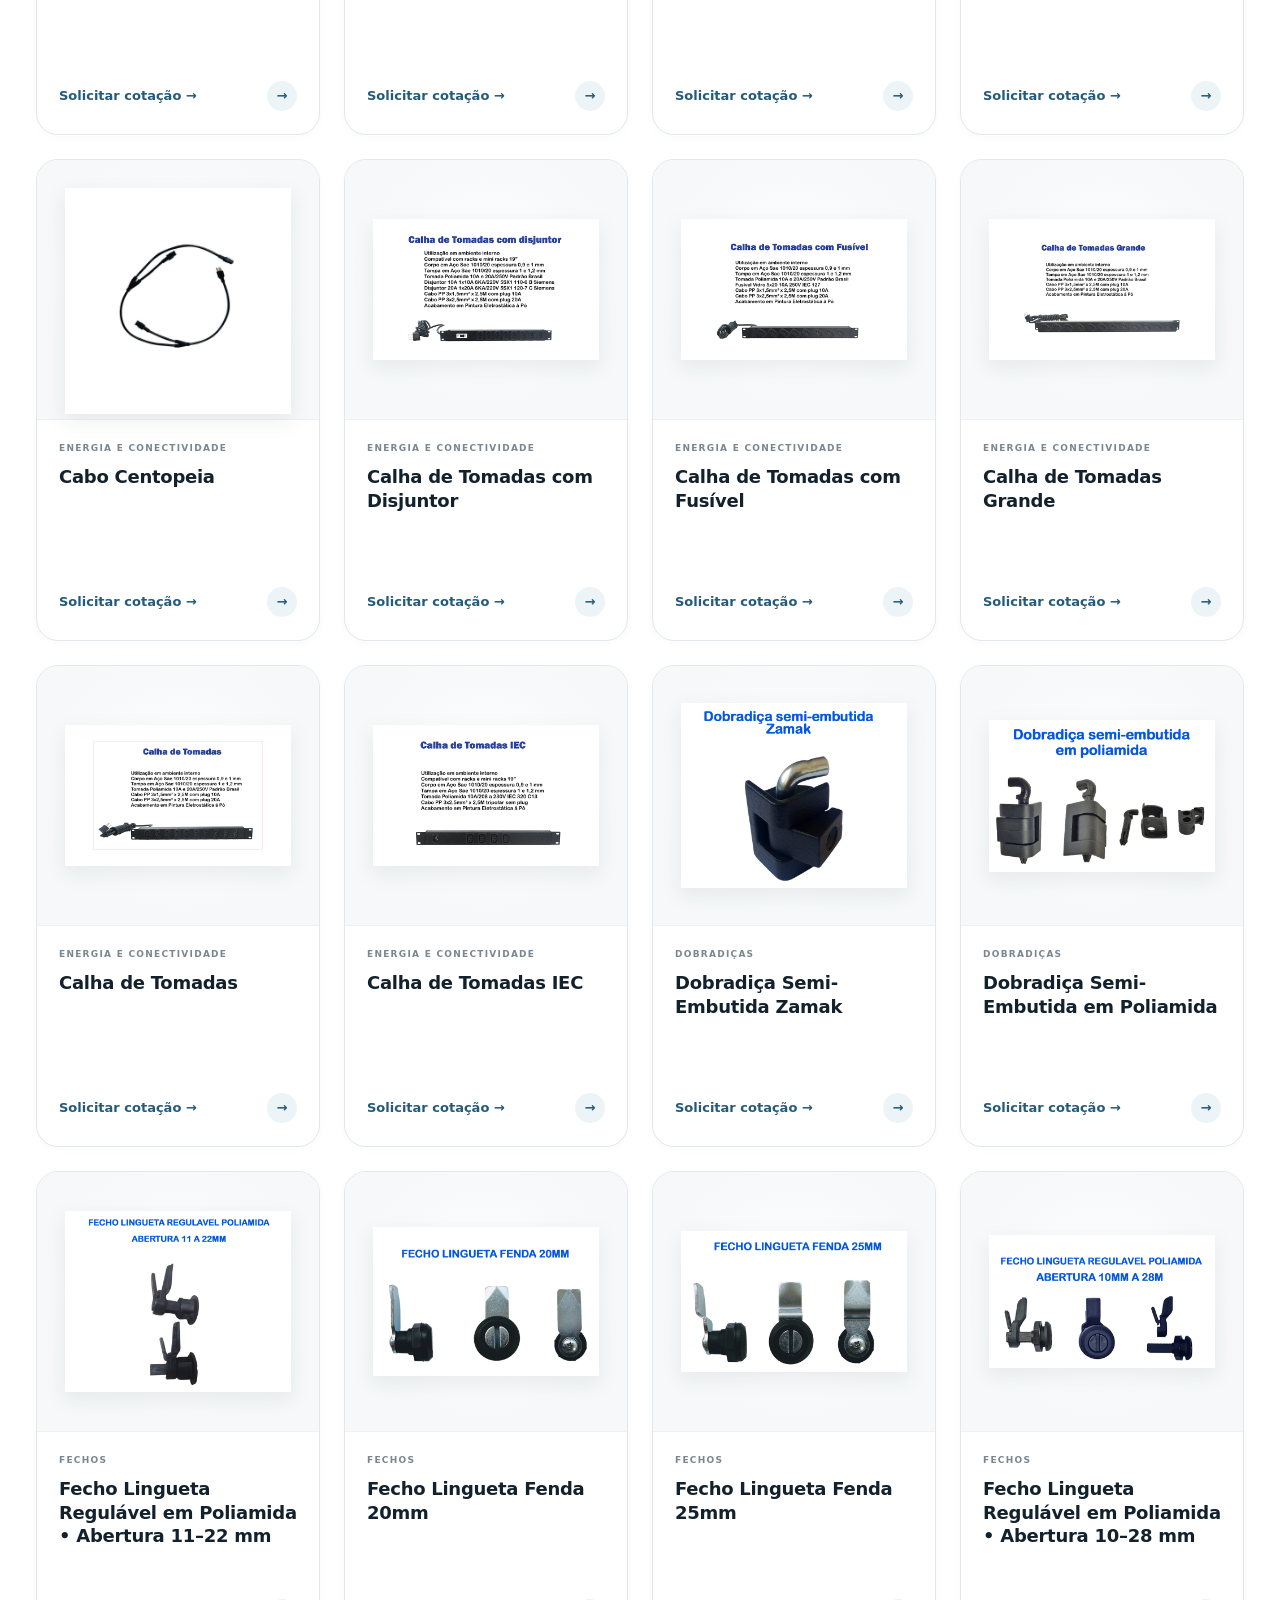
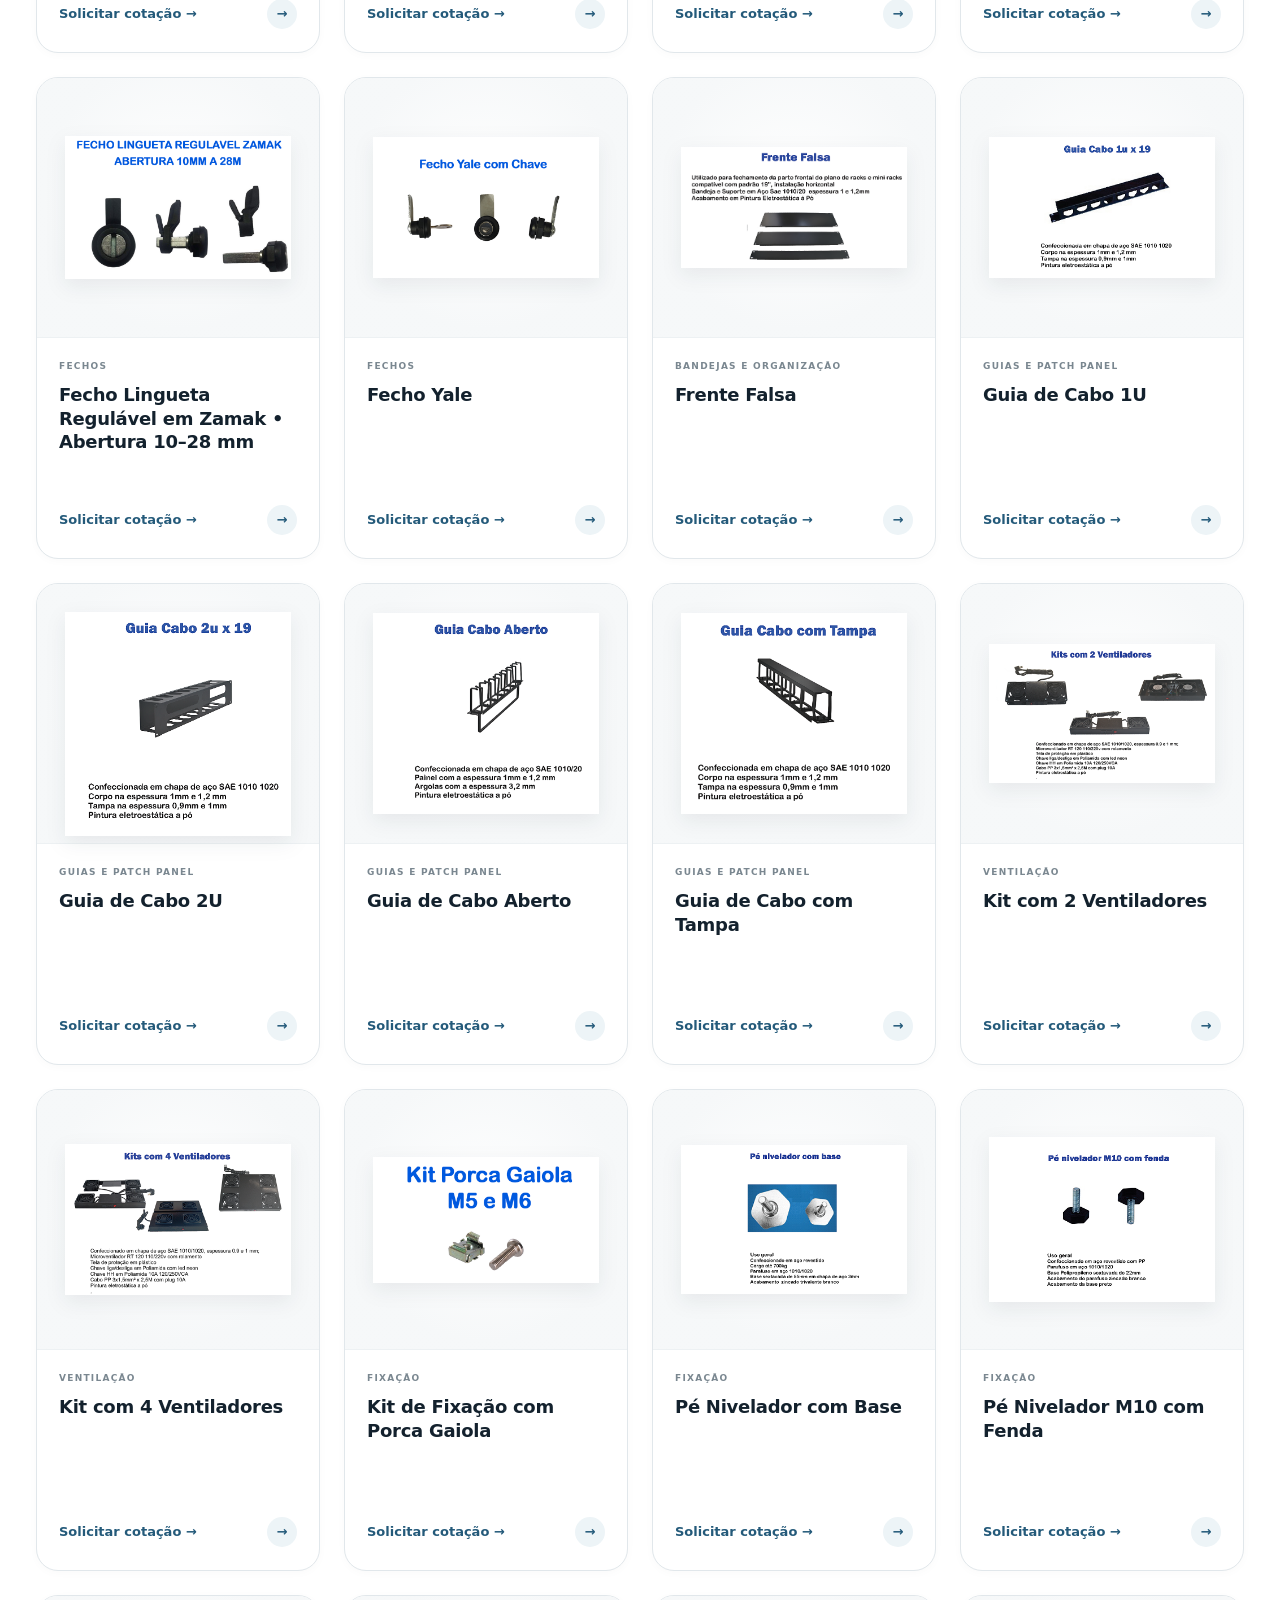
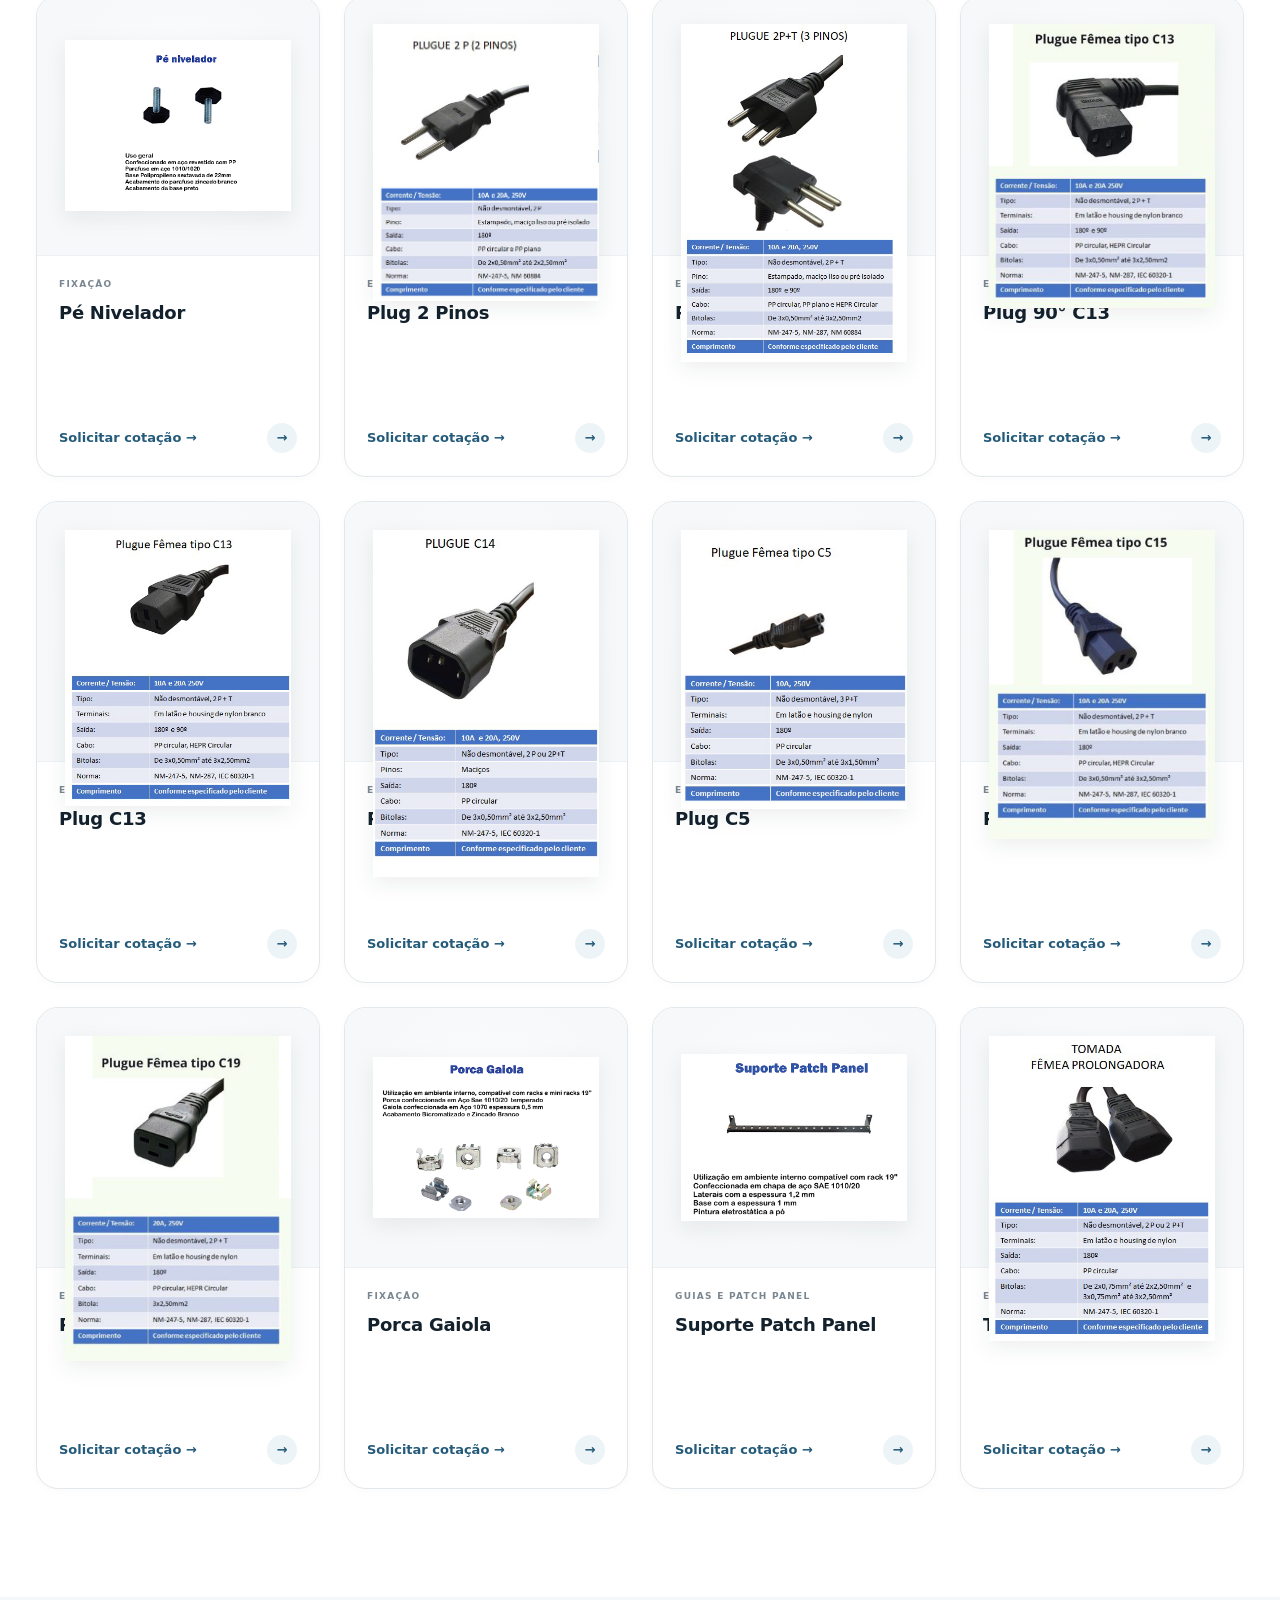
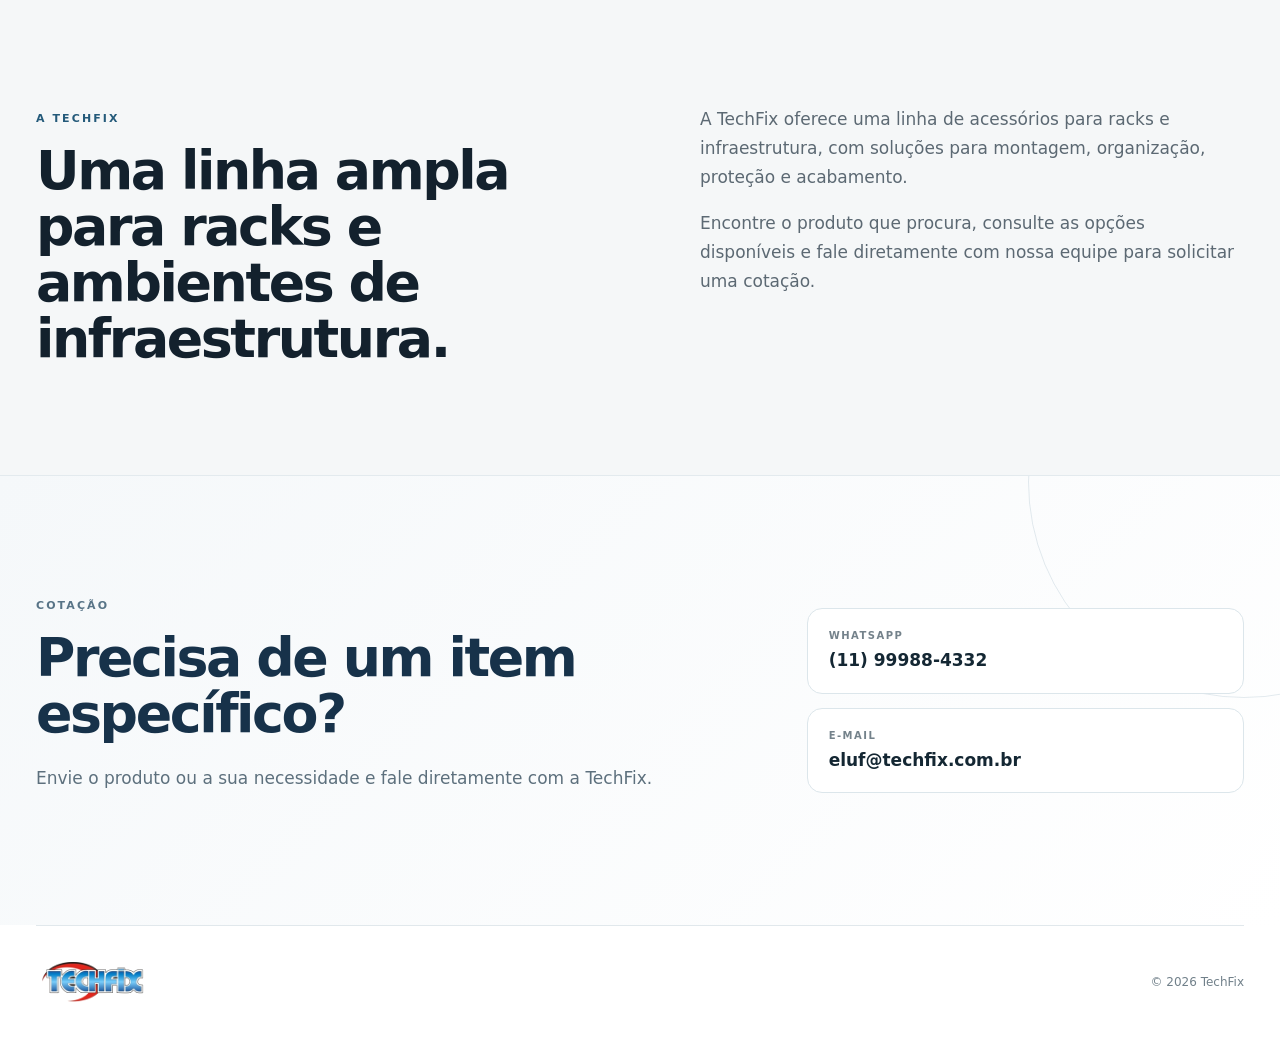
==== commit 66a83fb6: "Refactor product data structure and update rendering" ====
--- a/index.html
+++ b/index.html
@@ -57,9 +57,10 @@
   <div class="wrap about">
     <div><span class="kicker">A TECHFIX</span><h2>Uma linha ampla para racks e ambientes de infraestrutura.</h2></div>
     <div>
-  <p>A TechFix oferece uma linha de acessórios para racks e infraestrutura, com soluções para montagem, organização, proteção e acabamento.</p>
-  <p>Encontre o produto que procura, consulte as opções disponíveis e fale diretamente com nossa equipe para solicitar uma cotação.</p>
+      <p>A TechFix oferece uma linha de acessórios para racks e infraestrutura, com soluções para montagem, organização, proteção e acabamento.</p>
+      <p>Encontre o produto que procura, consulte as opções disponíveis e fale diretamente com nossa equipe para solicitar uma cotação.</p>
     </div>
+  </div>
 </section>
 
 <section id="contato" class="contact">
@@ -72,17 +73,77 @@
   </div>
 </section>
 </main>
+
 <footer><div class="wrap footer"><div class="logo-text"><img src="assets/logo.jpg" alt="TechFix"></div><span>© <span id="year"></span> TechFix</span></div></footer>
+
 <script>
-const products = [{"slug": "fecho-lingueta-fenda-20mm", "title": "Fecho Lingueta Fenda 20mm", "category": "Fechos", "page": "2", "img": "assets/produtos/page-2.png", "wa": "https://wa.me/5511999884332?text=Ol%C3%A1%2C%20gostaria%20de%20solicitar%20uma%20cota%C3%A7%C3%A3o%20do%20produto%20fecho%20lingueta%20fenda%2020mm."}, {"slug": "fecho-lingueta-fenda-25mm", "title": "Fecho Lingueta Fenda 25mm", "category": "Fechos", "page": "3", "img": "assets/produtos/page-3.png", "wa": "https://wa.me/5511999884332?text=Ol%C3%A1%2C%20gostaria%20de%20solicitar%20uma%20cota%C3%A7%C3%A3o%20do%20produto%20fecho%20lingueta%20fenda%2025mm."}, {"slug": "fecho-regulavel-poliamida-10-28", "title": "Fecho Lingueta Regulável em Poliamida • Abertura 10–28 mm", "category": "Fechos", "page": "3", "img": "assets/produtos/page-3.png", "wa": "https://wa.me/5511999884332?text=Ol%C3%A1%2C%20gostaria%20de%20solicitar%20uma%20cota%C3%A7%C3%A3o%20do%20produto%20fecho%20regulavel%20poliamida%2010%2028."}, {"slug": "fecho-regulavel-zamak-10-28", "title": "Fecho Lingueta Regulável em Zamak • Abertura 10–28 mm", "category": "Fechos", "page": "4", "img": "assets/produtos/page-4.png", "wa": "https://wa.me/5511999884332?text=Ol%C3%A1%2C%20gostaria%20de%20solicitar%20uma%20cota%C3%A7%C3%A3o%20do%20produto%20fecho%20regulavel%20zamak%2010%2028."}, {"slug": "fecho-regulavel-poliamida-11-22", "title": "Fecho Lingueta Regulável em Poliamida • Abertura 11–22 mm", "category": "Fechos", "page": "5", "img": "assets/produtos/page-5.png", "wa": "https://wa.me/5511999884332?text=Ol%C3%A1%2C%20gostaria%20de%20solicitar%20uma%20cota%C3%A7%C3%A3o%20do%20produto%20fecho%20regulavel%20poliamida%2011%2022."}, {"slug": "dobradica-semi-embutida-zamak", "title": "Dobradiça Semi-Embutida Zamak", "category": "Dobradiças", "page": "6", "img": "assets/produtos/page-6.png", "wa": "https://wa.me/5511999884332?text=Ol%C3%A1%2C%20gostaria%20de%20solicitar%20uma%20cota%C3%A7%C3%A3o%20do%20produto%20dobradica%20semi%20embutida%20zamak."}, {"slug": "dobradica-semi-embutida-poliamida", "title": "Dobradiça Semi-Embutida em Poliamida", "category": "Dobradiças", "page": "7", "img": "assets/produtos/page-7.png", "wa": "https://wa.me/5511999884332?text=Ol%C3%A1%2C%20gostaria%20de%20solicitar%20uma%20cota%C3%A7%C3%A3o%20do%20produto%20dobradica%20semi%20embutida%20poliamida."}, {"slug": "calha-tomadas", "title": "Calha de Tomadas", "category": "Energia e Conectividade", "page": "8", "img": "assets/produtos/page-8.png", "wa": "https://wa.me/5511999884332?text=Ol%C3%A1%2C%20gostaria%20de%20solicitar%20uma%20cota%C3%A7%C3%A3o%20do%20produto%20calha%20tomadas."}, {"slug": "calha-tomadas-iec", "title": "Calha de Tomadas IEC", "category": "Energia e Conectividade", "page": "9", "img": "assets/produtos/page-9.png", "wa": "https://wa.me/5511999884332?text=Ol%C3%A1%2C%20gostaria%20de%20solicitar%20uma%20cota%C3%A7%C3%A3o%20do%20produto%20calha%20tomadas%20iec."}, {"slug": "calha-tomadas-fusivel", "title": "Calha de Tomadas com Fusível", "category": "Energia e Conectividade", "page": "10", "img": "assets/produtos/page-10.png", "wa": "https://wa.me/5511999884332?text=Ol%C3%A1%2C%20gostaria%20de%20solicitar%20uma%20cota%C3%A7%C3%A3o%20do%20produto%20calha%20tomadas%20fusivel."}, {"slug": "calha-tomadas-disjuntor", "title": "Calha de Tomadas com Disjuntor", "category": "Energia e Conectividade", "page": "11", "img": "assets/produtos/page-11.png", "wa": "https://wa.me/5511999884332?text=Ol%C3%A1%2C%20gostaria%20de%20solicitar%20uma%20cota%C3%A7%C3%A3o%20do%20produto%20calha%20tomadas%20disjuntor."}, {"slug": "calha-tomadas-grande", "title": "Calha de Tomadas Grande", "category": "Energia e Conectividade", "page": "12", "img": "assets/produtos/page-12.png", "wa": "https://wa.me/5511999884332?text=Ol%C3%A1%2C%20gostaria%20de%20solicitar%20uma%20cota%C3%A7%C3%A3o%20do%20produto%20calha%20tomadas%20grande."}, {"slug": "plugues-conectores", "title": "Plugues e Conectores", "category": "Energia e Conectividade", "page": "13", "img": "assets/produtos/page-13.jpeg", "wa": "https://wa.me/5511999884332?text=Ol%C3%A1%2C%20gostaria%20de%20solicitar%20uma%20cota%C3%A7%C3%A3o%20do%20produto%20plugues%20conectores."}, {"slug": "plugues-conectores-2", "title": "Plugues e Conectores • 2P, C15 e C19", "category": "Energia e Conectividade", "page": "16", "img": "assets/produtos/page-16.jpeg", "wa": "https://wa.me/5511999884332?text=Ol%C3%A1%2C%20gostaria%20de%20solicitar%20uma%20cota%C3%A7%C3%A3o%20do%20produto%20plugues%20conectores%202."}, {"slug": "extensao-centopeia", "title": "Extensão Centopeia", "category": "Energia e Conectividade", "page": "15", "img": "assets/produtos/page-15.jpeg", "wa": "https://wa.me/5511999884332?text=Ol%C3%A1%2C%20gostaria%20de%20solicitar%20uma%20cota%C3%A7%C3%A3o%20do%20produto%20extensao%20centopeia."}, {"slug": "bandeja-central", "title": "Bandeja Central", "category": "Bandejas e Organização", "page": "17", "img": "assets/produtos/page-17.png", "wa": "https://wa.me/5511999884332?text=Ol%C3%A1%2C%20gostaria%20de%20solicitar%20uma%20cota%C3%A7%C3%A3o%20do%20produto%20bandeja%20central."}, {"slug": "bandeja-frontal", "title": "Bandeja Frontal", "category": "Bandejas e Organização", "page": "18", "img": "assets/produtos/page-18.png", "wa": "https://wa.me/5511999884332?text=Ol%C3%A1%2C%20gostaria%20de%20solicitar%20uma%20cota%C3%A7%C3%A3o%20do%20produto%20bandeja%20frontal."}, {"slug": "bandeja-fixa", "title": "Bandeja Fixa", "category": "Bandejas e Organização", "page": "19", "img": "assets/produtos/page-19.png", "wa": "https://wa.me/5511999884332?text=Ol%C3%A1%2C%20gostaria%20de%20solicitar%20uma%20cota%C3%A7%C3%A3o%20do%20produto%20bandeja%20fixa."}, {"slug": "bandeja-movel", "title": "Bandeja Móvel", "category": "Bandejas e Organização", "page": "20", "img": "assets/produtos/page-20.png", "wa": "https://wa.me/5511999884332?text=Ol%C3%A1%2C%20gostaria%20de%20solicitar%20uma%20cota%C3%A7%C3%A3o%20do%20produto%20bandeja%20movel."}, {"slug": "frente-falsa", "title": "Frente Falsa", "category": "Bandejas e Organização", "page": "20", "img": "assets/produtos/page-20.png", "wa": "https://wa.me/5511999884332?text=Ol%C3%A1%2C%20gostaria%20de%20solicitar%20uma%20cota%C3%A7%C3%A3o%20do%20produto%20frente%20falsa."}, {"slug": "guia-cabo-tampa", "title": "Guia Cabo com Tampa", "category": "Guias e Patch Panel", "page": "21", "img": "assets/produtos/page-21.png", "wa": "https://wa.me/5511999884332?text=Ol%C3%A1%2C%20gostaria%20de%20solicitar%20uma%20cota%C3%A7%C3%A3o%20do%20produto%20guia%20cabo%20tampa."}, {"slug": "guia-cabo-2u-19", "title": "Guia Cabo 2U x 19", "category": "Guias e Patch Panel", "page": "22", "img": "assets/produtos/page-22.png", "wa": "https://wa.me/5511999884332?text=Ol%C3%A1%2C%20gostaria%20de%20solicitar%20uma%20cota%C3%A7%C3%A3o%20do%20produto%20guia%20cabo%202u%2019."}, {"slug": "guia-cabo-aberto", "title": "Guia Cabo Aberto", "category": "Guias e Patch Panel", "page": "23", "img": "assets/produtos/page-23.png", "wa": "https://wa.me/5511999884332?text=Ol%C3%A1%2C%20gostaria%20de%20solicitar%20uma%20cota%C3%A7%C3%A3o%20do%20produto%20guia%20cabo%20aberto."}, {"slug": "guia-cabo-1u-19", "title": "Guia Cabo 1U x 19", "category": "Guias e Patch Panel", "page": "24", "img": "assets/produtos/page-24.png", "wa": "https://wa.me/5511999884332?text=Ol%C3%A1%2C%20gostaria%20de%20solicitar%20uma%20cota%C3%A7%C3%A3o%20do%20produto%20guia%20cabo%201u%2019."}, {"slug": "suporte-patch-panel", "title": "Suporte Patch Panel", "category": "Guias e Patch Panel", "page": "25", "img": "assets/produtos/page-25.png", "wa": "https://wa.me/5511999884332?text=Ol%C3%A1%2C%20gostaria%20de%20solicitar%20uma%20cota%C3%A7%C3%A3o%20do%20produto%20suporte%20patch%20panel."}, {"slug": "clip-canoa", "title": "Clip Canoa 4 mm", "category": "Fixação", "page": "26", "img": "assets/produtos/page-26.png", "wa": "https://wa.me/5511999884332?text=Ol%C3%A1%2C%20gostaria%20de%20solicitar%20uma%20cota%C3%A7%C3%A3o%20do%20produto%20clip%20canoa."}, {"slug": "kit-2-ventiladores", "title": "Kit com 2 Ventiladores", "category": "Ventilação", "page": "27", "img": "assets/produtos/page-27.png", "wa": "https://wa.me/5511999884332?text=Ol%C3%A1%2C%20gostaria%20de%20solicitar%20uma%20cota%C3%A7%C3%A3o%20do%20produto%20kit%202%20ventiladores."}, {"slug": "kit-4-ventiladores", "title": "Kit com 4 Ventiladores", "category": "Ventilação", "page": "28", "img": "assets/produtos/page-28.png", "wa": "https://wa.me/5511999884332?text=Ol%C3%A1%2C%20gostaria%20de%20solicitar%20uma%20cota%C3%A7%C3%A3o%20do%20produto%20kit%204%20ventiladores."}, {"slug": "pe-nivelador-m10", "title": "Pé Nivelador M10 com Fenda", "category": "Fixação", "page": "29", "img": "assets/produtos/page-29.png", "wa": "https://wa.me/5511999884332?text=Ol%C3%A1%2C%20gostaria%20de%20solicitar%20uma%20cota%C3%A7%C3%A3o%20do%20produto%20pe%20nivelador%20m10."}, {"slug": "pe-nivelador-base", "title": "Pé Nivelador com Base", "category": "Fixação", "page": "30", "img": "assets/produtos/page-30.png", "wa": "https://wa.me/5511999884332?text=Ol%C3%A1%2C%20gostaria%20de%20solicitar%20uma%20cota%C3%A7%C3%A3o%20do%20produto%20pe%20nivelador%20base."}, {"slug": "pe-nivelador", "title": "Pé Nivelador", "category": "Fixação", "page": "31", "img": "assets/produtos/page-31.png", "wa": "https://wa.me/5511999884332?text=Ol%C3%A1%2C%20gostaria%20de%20solicitar%20uma%20cota%C3%A7%C3%A3o%20do%20produto%20pe%20nivelador."}, {"slug": "porca-gaiola", "title": "Porca Gaiola", "category": "Fixação", "page": "32", "img": "assets/produtos/page-32.png", "wa": "https://wa.me/5511999884332?text=Ol%C3%A1%2C%20gostaria%20de%20solicitar%20uma%20cota%C3%A7%C3%A3o%20do%20produto%20porca%20gaiola."}, {"slug": "kit-porca-gaiola-m5-m6", "title": "Kit Porca Gaiola M5 e M6", "category": "Fixação", "page": "33", "img": "assets/produtos/page-33.png", "wa": "https://wa.me/5511999884332?text=Ol%C3%A1%2C%20gostaria%20de%20solicitar%20uma%20cota%C3%A7%C3%A3o%20do%20produto%20kit%20porca%20gaiola%20m5%20m6."}, {"slug": "mini-rack", "title": "Mini Rack", "category": "Racks e Gabinetes", "page": "34", "img": "assets/produtos/page-34.png", "wa": "https://wa.me/5511999884332?text=Ol%C3%A1%2C%20gostaria%20de%20solicitar%20uma%20cota%C3%A7%C3%A3o%20do%20produto%20mini%20rack."}, {"slug": "rack-piso-plus", "title": "Rack de Piso Plus", "category": "Racks e Gabinetes", "page": "35", "img": "assets/produtos/page-35.png", "wa": "https://wa.me/5511999884332?text=Ol%C3%A1%2C%20gostaria%20de%20solicitar%20uma%20cota%C3%A7%C3%A3o%20do%20produto%20rack%20piso%20plus."}, {"slug": "rack-torre", "title": "Rack Torre", "category": "Racks e Gabinetes", "page": "35", "img": "assets/produtos/page-35.png", "wa": "https://wa.me/5511999884332?text=Ol%C3%A1%2C%20gostaria%20de%20solicitar%20uma%20cota%C3%A7%C3%A3o%20do%20produto%20rack%20torre."}];
-const grid = document.getElementById('grid'), search = document.getElementById('search'), category = document.getElementById('category'), empty = document.getElementById('empty');
-[...new Set(products.map(p=>p.category))].forEach(c=>category.insertAdjacentHTML('beforeend', `<option value="${c}">${c}</option>`));
+const products = [
+  ['bandeja-central','Bandeja Central','Bandejas e Organização','assets/produtos/bandeja-central.png'],
+  ['bandeja-fixa','Bandeja Fixa','Bandejas e Organização','assets/produtos/bandeja-fixa.png'],
+  ['bandeja-frontal','Bandeja Frontal','Bandejas e Organização','assets/produtos/bandeja-frontal.png'],
+  ['bandeja-movel','Bandeja Móvel','Bandejas e Organização','assets/produtos/bandeja-movel.png'],
+  ['cabo-centopeia','Cabo Centopeia','Energia e Conectividade','assets/produtos/cabo-centopeia.jpg'],
+  ['calha-com-disjuntor','Calha de Tomadas com Disjuntor','Energia e Conectividade','assets/produtos/calha-com-disjuntor.png'],
+  ['calha-com-fusivel','Calha de Tomadas com Fusível','Energia e Conectividade','assets/produtos/calha-com-fusivel.png'],
+  ['calha-de-tomada-grande','Calha de Tomadas Grande','Energia e Conectividade','assets/produtos/calha-de-tomada-grande.png'],
+  ['calha-de-tomada','Calha de Tomadas','Energia e Conectividade','assets/produtos/calha-de-tomada.png'],
+  ['calha-iec','Calha de Tomadas IEC','Energia e Conectividade','assets/produtos/calha-iec.png'],
+  ['dobradica-zamac','Dobradiça Semi-Embutida Zamak','Dobradiças','assets/produtos/dobradica-zamac.png'],
+  ['dobradicas','Dobradiça Semi-Embutida em Poliamida','Dobradiças','assets/produtos/dobradicas.png'],
+  ['fecho-11-a-22','Fecho Lingueta Regulável em Poliamida • Abertura 11–22 mm','Fechos','assets/produtos/fecho-11-a-22.png'],
+  ['fecho-lingueta-20mm','Fecho Lingueta Fenda 20mm','Fechos','assets/produtos/fecho-lingueta-20mm.png'],
+  ['fecho-lingueta-25mm','Fecho Lingueta Fenda 25mm','Fechos','assets/produtos/fecho-lingueta-25mm.png'],
+  ['fecho-regulavel-poliamida-90-graus','Fecho Lingueta Regulável em Poliamida • Abertura 10–28 mm','Fechos','assets/produtos/fecho-regulavel-poliamida-90-graus.png'],
+  ['fecho-regulavel-zamak-90-graus','Fecho Lingueta Regulável em Zamak • Abertura 10–28 mm','Fechos','assets/produtos/fecho-regulavel-zamak-90-graus.png'],
+  ['fecho-yale','Fecho Yale','Fechos','assets/produtos/fecho-yale.png'],
+  ['frente-falsa','Frente Falsa','Bandejas e Organização','assets/produtos/frente-falsa.png'],
+  ['guia-de-cabo-1u','Guia de Cabo 1U','Guias e Patch Panel','assets/produtos/guia-de-cabo-1u.png'],
+  ['guia-de-cabo-2u','Guia de Cabo 2U','Guias e Patch Panel','assets/produtos/guia-de-cabo-2u.png'],
+  ['guia-de-cabo-aberto','Guia de Cabo Aberto','Guias e Patch Panel','assets/produtos/guia-de-cabo-aberto.png'],
+  ['guia-de-cabo-com-tampa','Guia de Cabo com Tampa','Guias e Patch Panel','assets/produtos/guia-de-cabo-com-tampa.png'],
+  ['kit-2-ventiladores','Kit com 2 Ventiladores','Ventilação','assets/produtos/kit-2-ventiladores.png'],
+  ['kit-4-ventiladores','Kit com 4 Ventiladores','Ventilação','assets/produtos/kit-4-ventiladores.png'],
+  ['kit-de-fixacao-porca-gaiola','Kit de Fixação com Porca Gaiola','Fixação','assets/produtos/kit-de-fixação-porca-gaiola.png'],
+  ['pe-nivelador-com-base','Pé Nivelador com Base','Fixação','assets/produtos/pe-nivelador-com-base.png'],
+  ['pe-nivelador-com-fenda','Pé Nivelador M10 com Fenda','Fixação','assets/produtos/pe-nivelador-com-fenda.png'],
+  ['pe-nivelador','Pé Nivelador','Fixação','assets/produtos/pe-nivelador.png'],
+  ['pluf-2-pinos','Plug 2 Pinos','Energia e Conectividade','assets/produtos/pluf-2-pinos.jpg'],
+  ['plug-2p-t','Plug 2P+T','Energia e Conectividade','assets/produtos/plug-2p+t.jpg'],
+  ['plug-90-c13','Plug 90° C13','Energia e Conectividade','assets/produtos/plug-90°-c13.jpg'],
+  ['plug-c13','Plug C13','Energia e Conectividade','assets/produtos/plug-c13.jpg'],
+  ['plug-c14','Plug C14','Energia e Conectividade','assets/produtos/plug-c14.jpg'],
+  ['plug-c5','Plug C5','Energia e Conectividade','assets/produtos/plug-c5.jpg'],
+  ['plug-femea-c15','Plug Fêmea C15','Energia e Conectividade','assets/produtos/plug-femea-c15.jpg'],
+  ['plug-femea-c19','Plug Fêmea C19','Energia e Conectividade','assets/produtos/plug-femea-c19.jpg'],
+  ['porca-gaiola','Porca Gaiola','Fixação','assets/produtos/porca-gaiola.png'],
+  ['suporte-patch-panel','Suporte Patch Panel','Guias e Patch Panel','assets/produtos/suporte-patch-panel.png'],
+  ['tomadas','Tomadas','Energia e Conectividade','assets/produtos/tomadas.jpg']
+].map(([slug,title,category,img]) => ({slug,title,category,img}));
+
+const grid = document.getElementById('grid');
+const search = document.getElementById('search');
+const category = document.getElementById('category');
+const empty = document.getElementById('empty');
+
+[...new Set(products.map(p=>p.category))].sort().forEach(c=>category.insertAdjacentHTML('beforeend', `<option value="${c}">${c}</option>`));
+
 function render(){
- const q=search.value.toLowerCase().trim(), c=category.value;
- const list=products.filter(p=>(c==='Todos'||p.category===c)&&p.title.toLowerCase().includes(q));
- grid.innerHTML=list.map(p=>`<article class="product"><div class="product-img"><img src="${p.img}" alt="${p.title}" loading="lazy"></div><div class="product-body"><span class="tag">${p.category}</span><h3>${p.title}</h3><a class="quote" href="${p.wa}" target="_blank" rel="noopener">Solicitar cotação →</a></div></article>`).join('');
- empty.hidden=list.length!==0;
+  const q = search.value.toLowerCase().trim();
+  const c = category.value;
+  const list = products.filter(p => (c === 'Todos' || p.category === c) && p.title.toLowerCase().includes(q));
+
+  grid.innerHTML = list.map(p => {
+    const wa = 'https://wa.me/551199884332?text=' + encodeURIComponent('Olá, gostaria de solicitar uma cotação do produto ' + p.title + '.');
+    return `<article class="product"><div class="product-img"><img src="${p.img}" alt="${p.title}" loading="lazy"></div><div class="product-body"><span class="tag">${p.category}</span><h3>${p.title}</h3><a class="quote" href="${wa}" target="_blank" rel="noopener">Solicitar cotação →</a></div></article>`;
+  }).join('');
+
+  empty.hidden = list.length !== 0;
 }
-search.addEventListener('input',render); category.addEventListener('change',render); document.getElementById('year').textContent=new Date().getFullYear(); render();
+
+search.addEventListener('input', render);
+category.addEventListener('change', render);
+document.getElementById('year').textContent = new Date().getFullYear();
+render();
 </script>
-</body></html>
+</body>
+</html>
--- a/styles.css
+++ b/styles.css
@@ -8,14 +8,14 @@
 .nav nav{display:flex;gap:38px;margin-left:auto;font-size:14px;color:#52616c;font-weight:700}.nav nav a{position:relative;padding:8px 0}.nav nav a:after{content:"";position:absolute;left:0;right:100%;bottom:1px;height:2px;border-radius:2px;background:var(--ink);transition:.2s}.nav nav a:hover{color:var(--ink)}.nav nav a:hover:after{right:0}
 .btn{display:inline-flex;align-items:center;justify-content:center;min-height:50px;background:var(--ink);color:#fff;border:1px solid var(--ink);border-radius:12px;padding:13px 22px;font-weight:800;font-size:14px;transition:transform .18s,box-shadow .18s,background .18s}.btn:hover{transform:translateY(-2px);box-shadow:0 10px 24px rgba(19,33,45,.14)}.btn.small{min-height:42px;padding:10px 16px;box-shadow:0 7px 18px rgba(19,33,45,.10)}.btn.ghost{background:transparent;color:var(--ink);box-shadow:none}.btn.ghost:hover{background:#f3f6f8}
 .hero{position:relative;overflow:hidden;background:linear-gradient(135deg,#f2f5f7 0%,#fff 58%,#edf2f5 100%);padding:128px 0 112px}.hero:before{content:"";position:absolute;width:560px;height:560px;border-radius:50%;border:1px solid rgba(28,52,70,.07);right:-180px;top:-180px}.hero-grid{display:grid;grid-template-columns:minmax(0,1.12fr) minmax(440px,.88fr);gap:72px;align-items:center}.kicker{display:inline-block;font-size:11px;letter-spacing:.19em;font-weight:850;color:#687781;margin-bottom:16px}.hero h1{font-size:clamp(54px,5.2vw,82px);line-height:.98;letter-spacing:-.058em;margin:0 0 28px;max-width:820px}.lead{font-size:20px;line-height:1.6;color:#586771;max-width:700px}.actions{display:flex;gap:11px;flex-wrap:wrap;margin:31px 0 19px}.micro{font-size:13px;color:#71808a}.micro strong{color:var(--ink)}
-.hero-card{height:500px;border-radius:30px;background:linear-gradient(150deg,#172936,#0e1b25);color:#fff;position:relative;overflow:hidden;padding:34px;border:1px solid rgba(255,255,255,.06);box-shadow:0 36px 90px rgba(19,33,45,.22)}.hero-card:after{content:"";position:absolute;inset:18px;border:1px solid rgba(255,255,255,.07);border-radius:22px}.hero-card:before{content:"";position:absolute;width:420px;height:420px;border-radius:50%;border:1px solid rgba(255,255,255,.045);left:50%;top:28px;transform:translateX(-50%)}.hero-card-top,.hero-card-bottom{position:relative;z-index:2;display:flex;justify-content:space-between;font-size:11px;letter-spacing:.14em;text-transform:uppercase;opacity:.75}.hero-orbit{position:absolute;width:330px;height:330px;border:1px solid rgba(255,255,255,.17);border-radius:50%;top:84px;left:50%;transform:translateX(-50%)}.hero-orbit:before,.hero-orbit:after{content:"";position:absolute;border:1px solid rgba(255,255,255,.1);border-radius:50%;inset:38px}.hero-orbit:after{inset:86px}.hero-card-bottom{position:absolute;bottom:30px;left:30px;right:30px;gap:10px;flex-wrap:wrap}.hero-card-bottom strong{font-size:11px;font-weight:700;border:1px solid rgba(255,255,255,.16);padding:9px 12px;border-radius:9px;background:rgba(255,255,255,.03);backdrop-filter:blur(5px)}
+.hero-card{height:500px;border-radius:30px;background:linear-gradient(145deg,#ffffff,#f3f7fa);color:#17324a;position:relative;overflow:hidden;padding:34px;border:1px solid #dbe5eb;box-shadow:0 24px 60px rgba(19,33,45,.10)}.hero-card:after{content:"";position:absolute;inset:18px;border:1px solid rgba(34,91,124,.12);border-radius:22px}.hero-card:before{content:"";position:absolute;width:420px;height:420px;border-radius:50%;border:1px solid rgba(34,91,124,.08);left:50%;top:28px;transform:translateX(-50%)}.hero-card-top,.hero-card-bottom{position:relative;z-index:2;display:flex;justify-content:space-between;font-size:11px;letter-spacing:.14em;text-transform:uppercase;opacity:1}.hero-orbit{position:absolute;width:330px;height:330px;border:1px solid rgba(34,91,124,.18);border-radius:50%;top:84px;left:50%;transform:translateX(-50%)}.hero-orbit:before,.hero-orbit:after{content:"";position:absolute;border:1px solid rgba(34,91,124,.10);border-radius:50%;inset:38px}.hero-orbit:after{inset:86px}.hero-card-bottom{position:absolute;bottom:30px;left:30px;right:30px;gap:10px;flex-wrap:wrap}.hero-card-bottom strong{font-size:11px;font-weight:700;border:1px solid #d5e1e8;padding:9px 12px;border-radius:9px;background:#fff;backdrop-filter:blur(5px)}
 .trust{background:#fff;border-top:1px solid var(--line);border-bottom:1px solid var(--line)}.trust-grid{display:grid;grid-template-columns:repeat(3,1fr)}.trust-grid div{padding:27px 0;display:flex;flex-direction:column;gap:3px}.trust-grid div+div{border-left:1px solid var(--line);padding-left:34px}.trust strong{font-size:15px;letter-spacing:-.01em}.trust span{font-size:11px;color:#74818a}
 .section{padding:108px 0}.section.light{background:var(--soft)}.section-head{display:flex;justify-content:space-between;align-items:end;gap:40px;margin-bottom:30px}.section-head h2,.about h2,.contact h2{font-size:clamp(34px,4.2vw,54px);line-height:1.04;letter-spacing:-.045em;margin:0}.section-head>p{color:#71808a;max-width:420px;margin:0;font-size:15px}
 .toolbar{display:flex;gap:12px;margin-bottom:28px}.toolbar input,.toolbar select{width:100%;padding:15px 16px;border:1px solid #d8e1e6;border-radius:12px;background:#fff;color:var(--ink);font:inherit;outline:none;box-shadow:0 2px 8px rgba(19,33,45,.025)}.toolbar input::placeholder{color:#9aa5ac}.toolbar input:focus,.toolbar select:focus{border-color:#718694;box-shadow:0 0 0 4px rgba(113,134,148,.1)}.toolbar select{max-width:290px;cursor:pointer}
 .grid{display:grid;grid-template-columns:repeat(4,minmax(0,1fr));gap:24px}.product{border:1px solid #e1e7eb;border-radius:22px;overflow:hidden;background:#fff;display:flex;flex-direction:column;min-width:0;box-shadow:0 2px 10px rgba(19,33,45,.025);transition:transform .2s,box-shadow .2s,border-color .2s}.product:hover{transform:translateY(-5px);border-color:#c8d3da;box-shadow:0 18px 38px rgba(19,33,45,.10)}.product-img{height:260px;padding:28px;background:radial-gradient(circle at 50% 45%,rgba(255,255,255,.95),rgba(246,248,249,.9) 68%),#f5f7f8;border-bottom:1px solid #edf1f3;display:grid;place-items:center}.product-img img{width:100%;height:100%;max-width:100%;max-height:100%;object-fit:contain;filter:drop-shadow(0 7px 10px rgba(19,33,45,.07));transition:transform .2s}.product:hover .product-img img{transform:scale(1.035)}.product-body{padding:22px 22px 23px;display:flex;flex-direction:column;min-height:220px}.tag{font-size:9px;text-transform:uppercase;letter-spacing:.14em;color:#7a8790;font-weight:850}.product h3{font-size:18px;line-height:1.32;letter-spacing:-.015em;margin:9px 0 7px}.product p{font-size:13px;line-height:1.55;color:#77848d;margin:0}.quote{display:flex;align-items:center;justify-content:space-between;gap:12px;margin-top:auto;padding-top:18px;color:#173b52;font-size:13px;font-weight:850;text-decoration:none}.quote:after{content:"→";display:grid;place-items:center;width:30px;height:30px;border-radius:50%;background:#edf2f5;transition:.18s}.quote:hover{text-decoration:none}.quote:hover:after{background:#13212d;color:#fff;transform:translateX(2px)}.empty{padding:34px;text-align:center;color:#75818b}
 .about{display:grid;grid-template-columns:1fr 1fr;gap:100px}.about p{font-size:17px;color:#5c6973;line-height:1.7}.about p:first-child{margin-top:0}
-.contact{position:relative;overflow:hidden;padding:104px 0;color:#fff;background:radial-gradient(circle at 85% 15%,rgba(255,255,255,.07),transparent 28%),linear-gradient(135deg,#142733 0%,#0d1922 100%)}.contact:before{content:"";position:absolute;width:430px;height:430px;border:1px solid rgba(255,255,255,.07);border-radius:50%;right:-180px;top:-210px}.contact:after{content:"";position:absolute;width:230px;height:230px;border:1px solid rgba(255,255,255,.05);border-radius:50%;right:-80px;top:-110px}.contact-grid{position:relative;z-index:2;display:grid;grid-template-columns:minmax(0,1.15fr) minmax(300px,.75fr);gap:100px;align-items:center}.contact .kicker{color:#9eabb3}.contact h2{color:#fff;max-width:680px}.contact p{color:#b8c4cb;max-width:650px;line-height:1.7;margin-top:22px;font-size:17px}.contact-card{display:grid;gap:14px}.contact-card a{border:1px solid rgba(255,255,255,.12);background:#fff;color:var(--ink);padding:19px 21px;border-radius:15px;display:flex;flex-direction:column;gap:4px;transition:transform .18s,box-shadow .18s}.contact-card a:hover{transform:translateY(-3px);box-shadow:0 14px 30px rgba(0,0,0,.18)}.contact-card small{font-size:10px;letter-spacing:.15em;color:#74828b;font-weight:850}.contact-card strong{font-size:17px;color:#142733}
-.footer{min-height:112px;padding:24px 0;display:flex;align-items:center;justify-content:space-between;font-size:12px;border-top:1px solid #263843;background:#0b1720;color:#89969e}.logo-text img{width:112px;display:block;filter:brightness(1.04)}
+.contact{position:relative;overflow:hidden;padding:104px 0;color:#17324a;background:linear-gradient(135deg,#f5f8fa 0%,#ffffff 100%);border-top:1px solid #e3eaee}.contact:before{content:"";position:absolute;width:430px;height:430px;border:1px solid rgba(34,91,124,.12);border-radius:50%;right:-180px;top:-210px}.contact:after{content:"";position:absolute;width:230px;height:230px;border:1px solid rgba(255,255,255,.05);border-radius:50%;right:-80px;top:-110px}.contact-grid{position:relative;z-index:2;display:grid;grid-template-columns:minmax(0,1.15fr) minmax(300px,.75fr);gap:100px;align-items:center}.contact .kicker{color:#587487}.contact h2{color:#17324a;max-width:680px}.contact p{color:#5d707d;max-width:650px;line-height:1.7;margin-top:22px;font-size:17px}.contact-card{display:grid;gap:14px}.contact-card a{border:1px solid #dce6eb;background:#fff;color:var(--ink);padding:19px 21px;border-radius:15px;display:flex;flex-direction:column;gap:4px;transition:transform .18s,box-shadow .18s}.contact-card a:hover{transform:translateY(-3px);box-shadow:0 14px 30px rgba(0,0,0,.18)}.contact-card small{font-size:10px;letter-spacing:.15em;color:#74828b;font-weight:850}.contact-card strong{font-size:17px;color:#142733}
+.footer{min-height:112px;padding:24px 0;display:flex;align-items:center;justify-content:space-between;font-size:12px;border-top:1px solid #e1e8ec;background:#fff;color:#71808a}.logo-text img{width:112px;display:block;filter:brightness(1.04)}
 @media(max-width:1180px){.wrap{width:min(100% - 48px,1320px)}.hero{padding:90px 0 82px}.hero-grid{grid-template-columns:1fr .8fr;gap:55px}.hero-card{height:400px}.grid{grid-template-columns:repeat(3,1fr)}.nav nav{gap:20px}}
 @media(max-width:820px){.nav{min-height:72px}.logo img{width:124px}.hero-grid,.about,.contact-grid{grid-template-columns:1fr;gap:38px}.hero-card{height:350px;max-width:620px}.grid{grid-template-columns:repeat(2,1fr)}.nav nav{display:none}.nav>.btn{margin-left:auto}.section-head{align-items:start;display:block}.section-head>p{margin-top:13px}.contact{padding:78px 0}}
 @media(max-width:600px){.wrap{width:min(100% - 28px,1320px)}.nav{min-height:68px}.logo img{width:112px}.nav .btn{min-height:40px;padding:9px 13px;font-size:12px}.hero{padding:62px 0 56px}.hero h1{font-size:44px}.lead{font-size:17px}.hero-card{height:292px;padding:24px}.hero-card:before{width:270px;height:270px;top:22px}.hero-orbit{width:220px;height:220px;top:48px}.hero-orbit:before{inset:28px}.hero-orbit:after{inset:60px}.hero-card-bottom{left:24px;right:24px;bottom:24px}.trust-grid{grid-template-columns:1fr}.trust-grid div+div{border-left:0;border-top:1px solid var(--line);padding-left:0}.section{padding:68px 0}.toolbar{display:grid;grid-template-columns:1fr}.toolbar select{max-width:none}.grid{grid-template-columns:1fr;gap:16px}.product-img{height:250px;padding:25px}.product-body{min-height:190px}.contact{padding:68px 0}.contact h2{font-size:38px}.contact-card a{padding:17px 18px}.footer{min-height:100px;text-align:center;flex-direction:column;gap:10px}}
@@ -73,3 +73,74 @@
   .product-body{padding:19px 18px 20px;min-height:195px}
   .product h3{font-size:17px}
 }
+
+/* TECHFIX V2.5 — identidade clara */
+.btn:not(.ghost){background:#245a7a;border-color:#245a7a}
+.btn:not(.ghost):hover{background:#1e4c67;border-color:#1e4c67}
+.quote{color:#245a7a}
+.quote:after{background:#edf4f7}
+.quote:hover:after{background:#245a7a;color:#fff}
+.hero .kicker,.section .kicker{color:#245a7a}
+
+/* AJUSTES V2.5 — cabeçalho, hero e cards */
+header img,
+.navbar img,
+.site-header img,
+.logo img {
+  max-height: 58px;
+  width: auto;
+}
+
+header .logo,
+.navbar .logo,
+.site-header .logo {
+  display: flex;
+  align-items: center;
+}
+
+header {
+  min-height: 76px;
+}
+
+/* Hero: remover a composição abstrata de círculos */
+.hero-orbit {
+  display: none !important;
+}
+
+/* Se a composição estiver dentro de outro elemento, deixa a área limpa */
+.hero-visual {
+  background: transparent !important;
+  box-shadow: none !important;
+  border: 0 !important;
+}
+
+/* Cards de produtos mais compactos depois da retirada das referências do catálogo */
+.product-card {
+  min-height: 0 !important;
+  height: auto !important;
+}
+
+.product-card .product-info,
+.product-card .card-body {
+  min-height: 145px !important;
+}
+
+.product-card .product-image,
+.product-card .image-wrap {
+  min-height: 210px !important;
+}
+
+.product-card .quote,
+.product-card .product-quote {
+  margin-top: 22px !important;
+}
+
+/* Reduz espaços verticais desnecessários na grade */
+.products-grid {
+  row-gap: 18px !important;
+}
+
+/* Mantém os cards limpos e claros */
+.product-card {
+  overflow: hidden;
+}
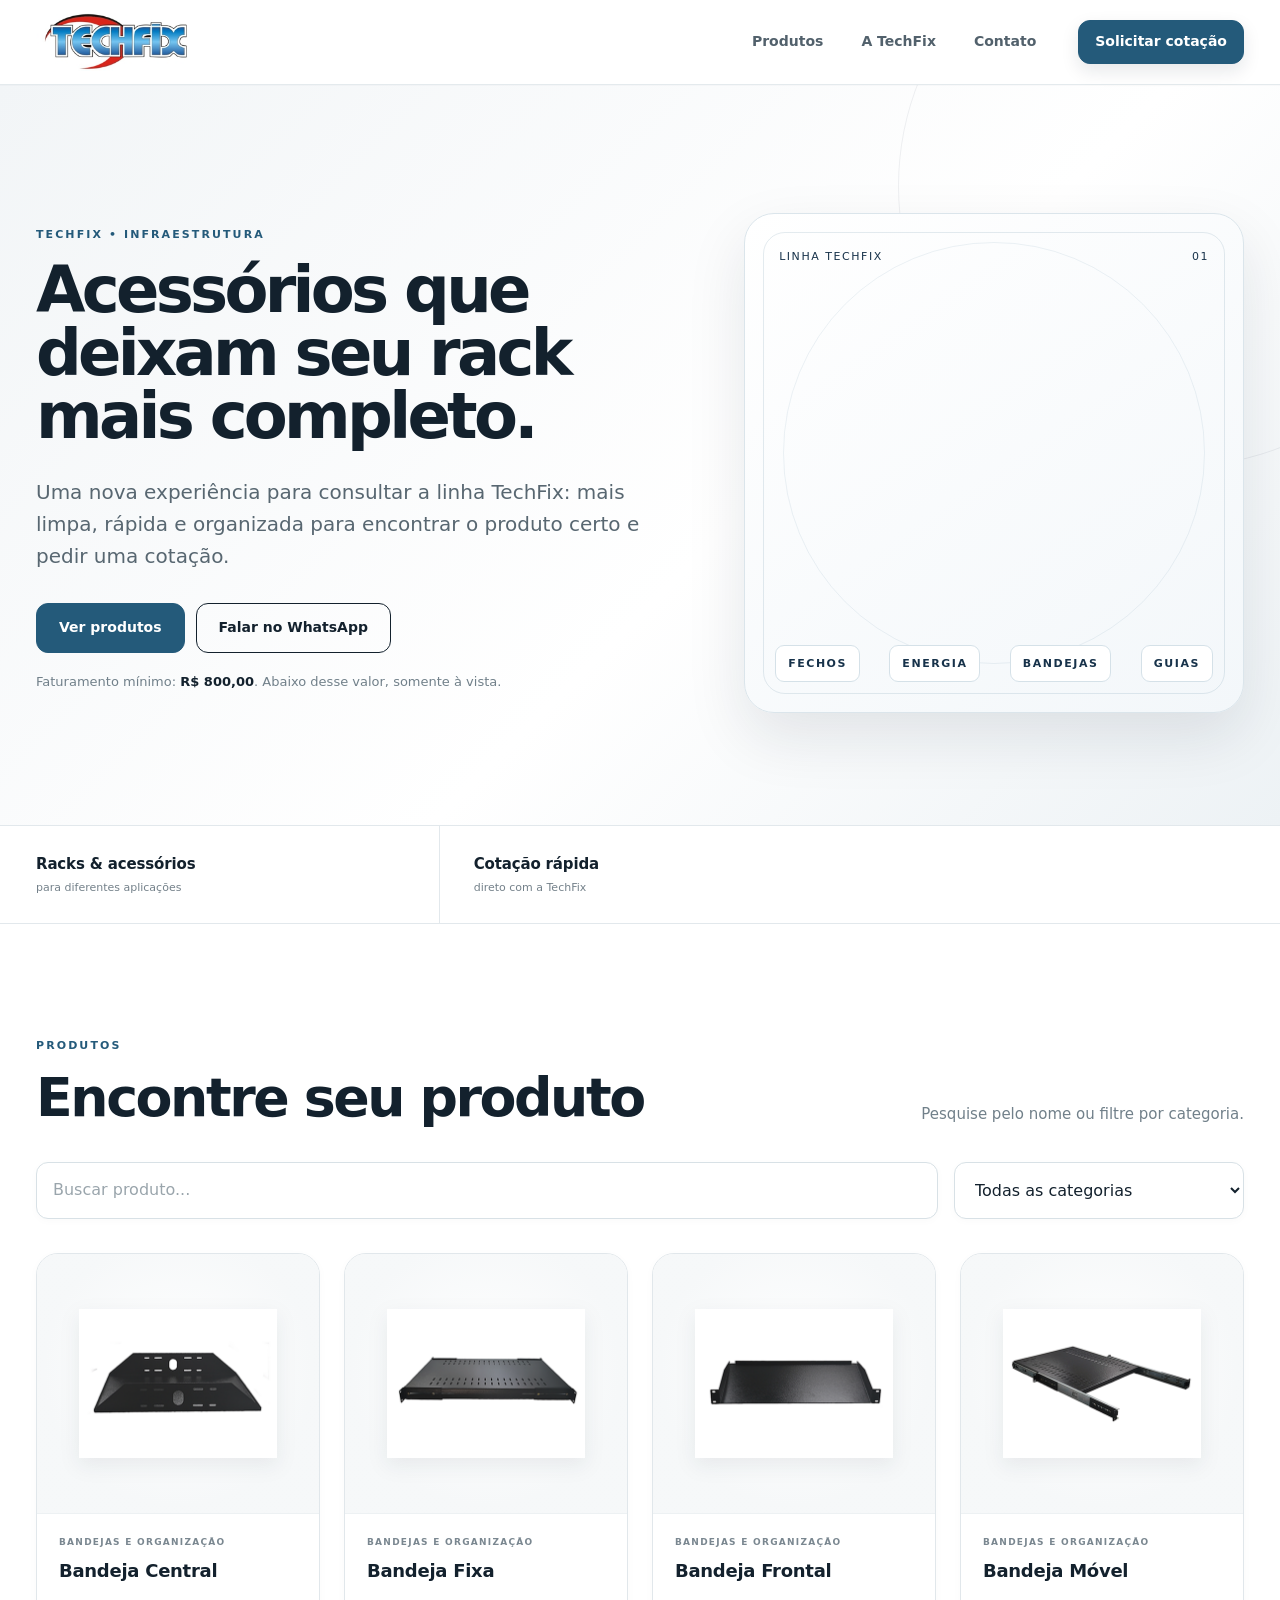
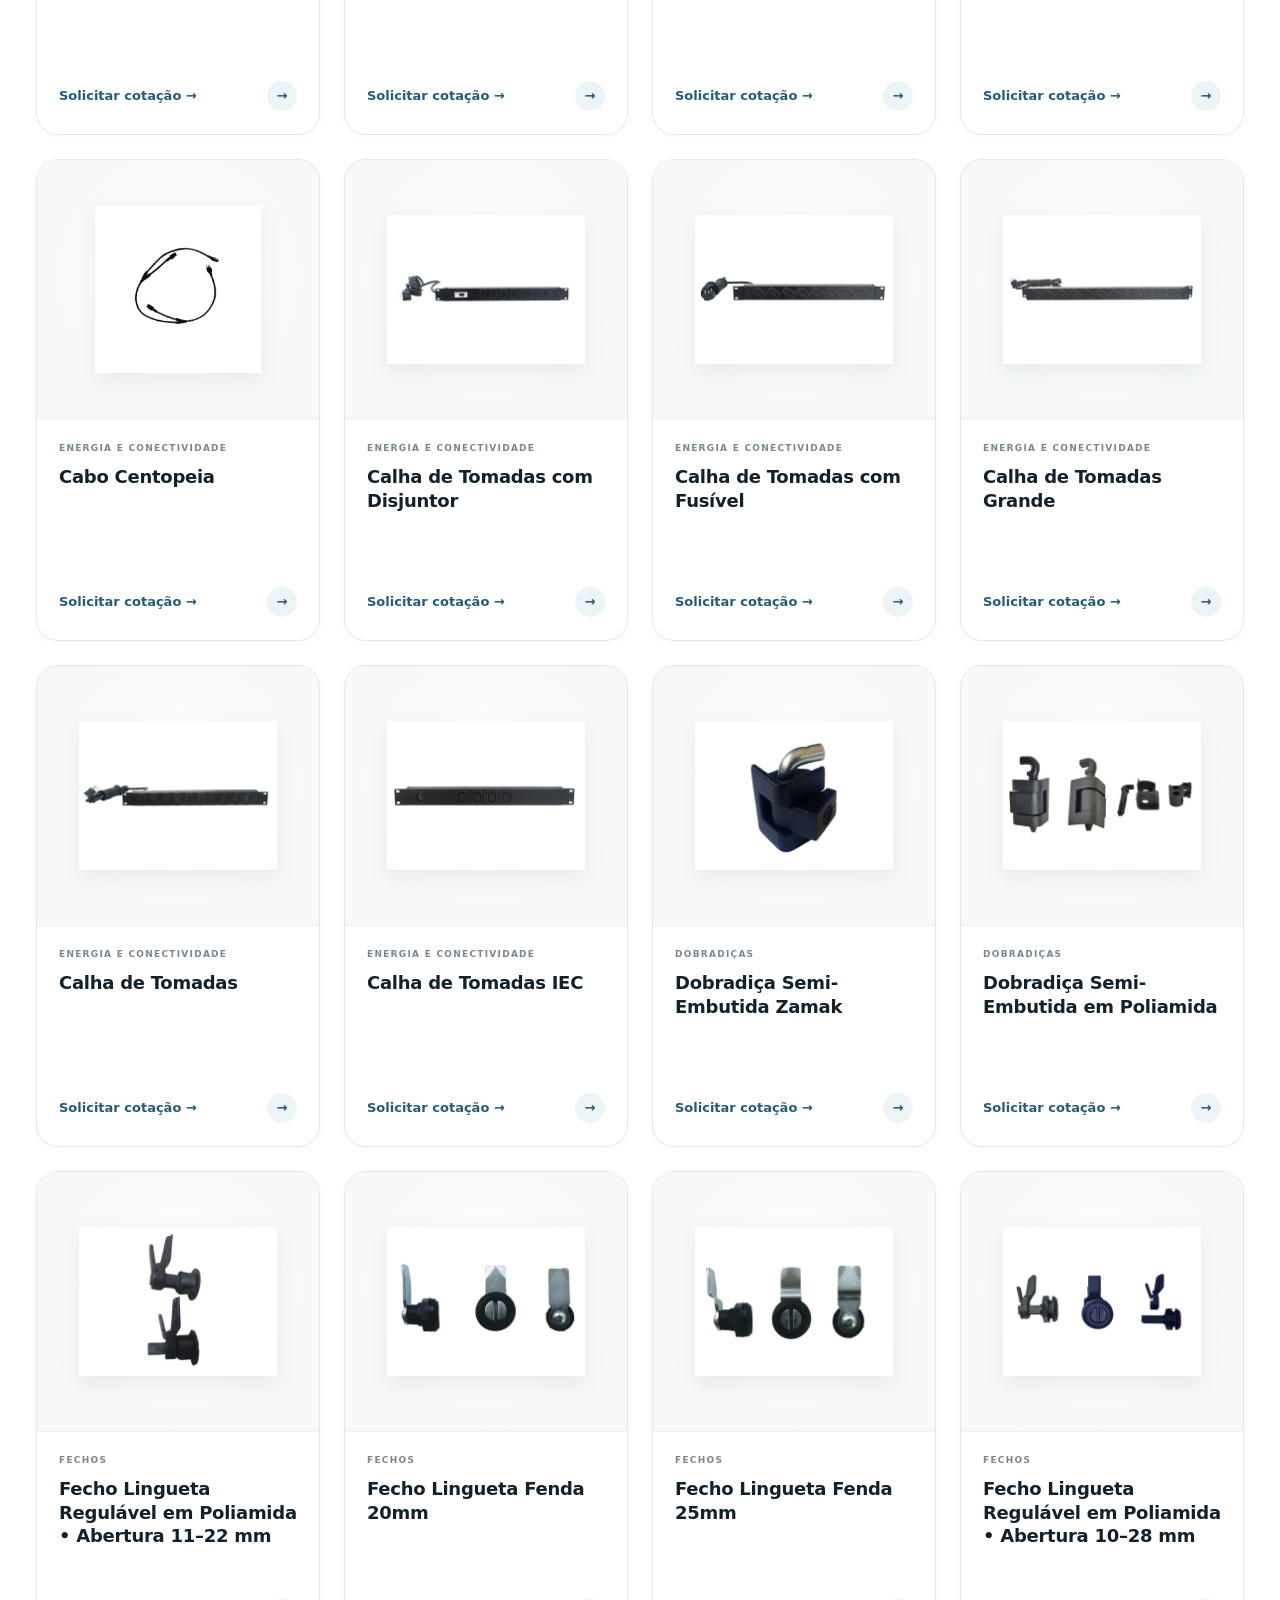
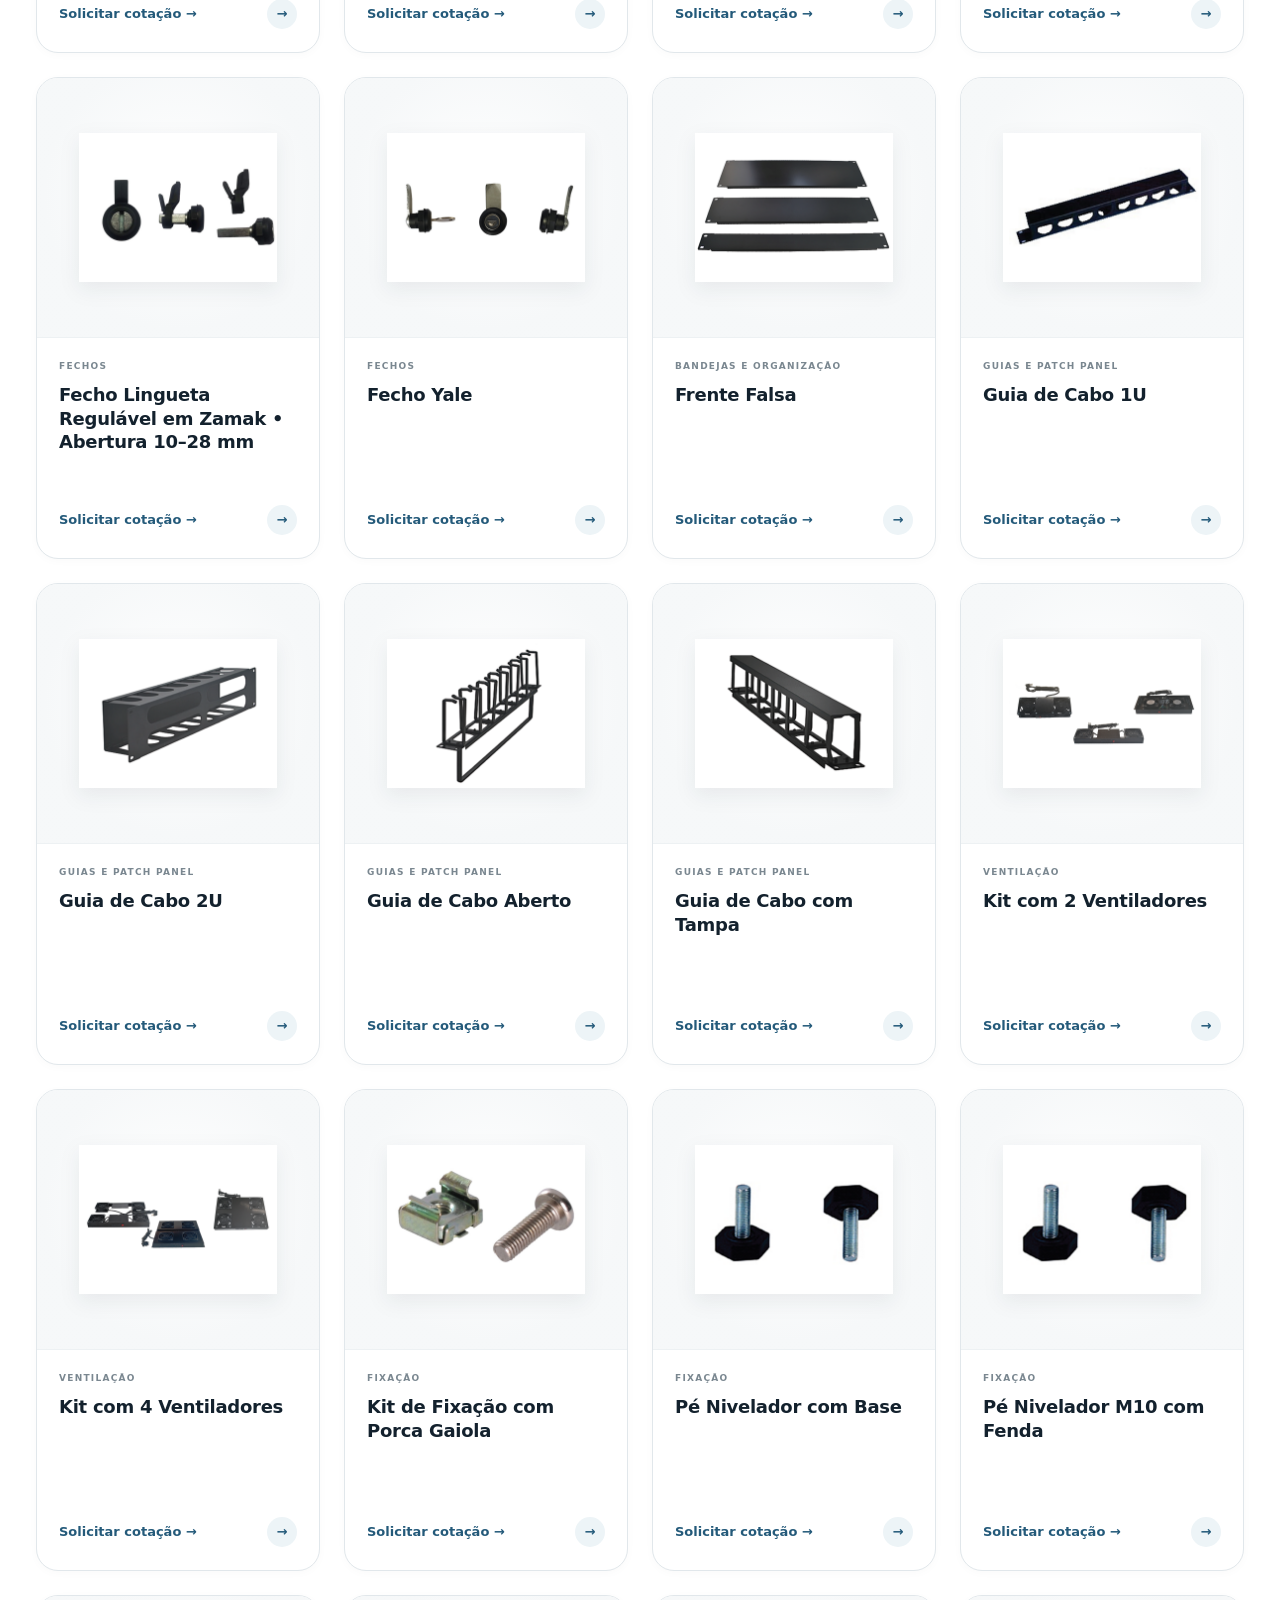
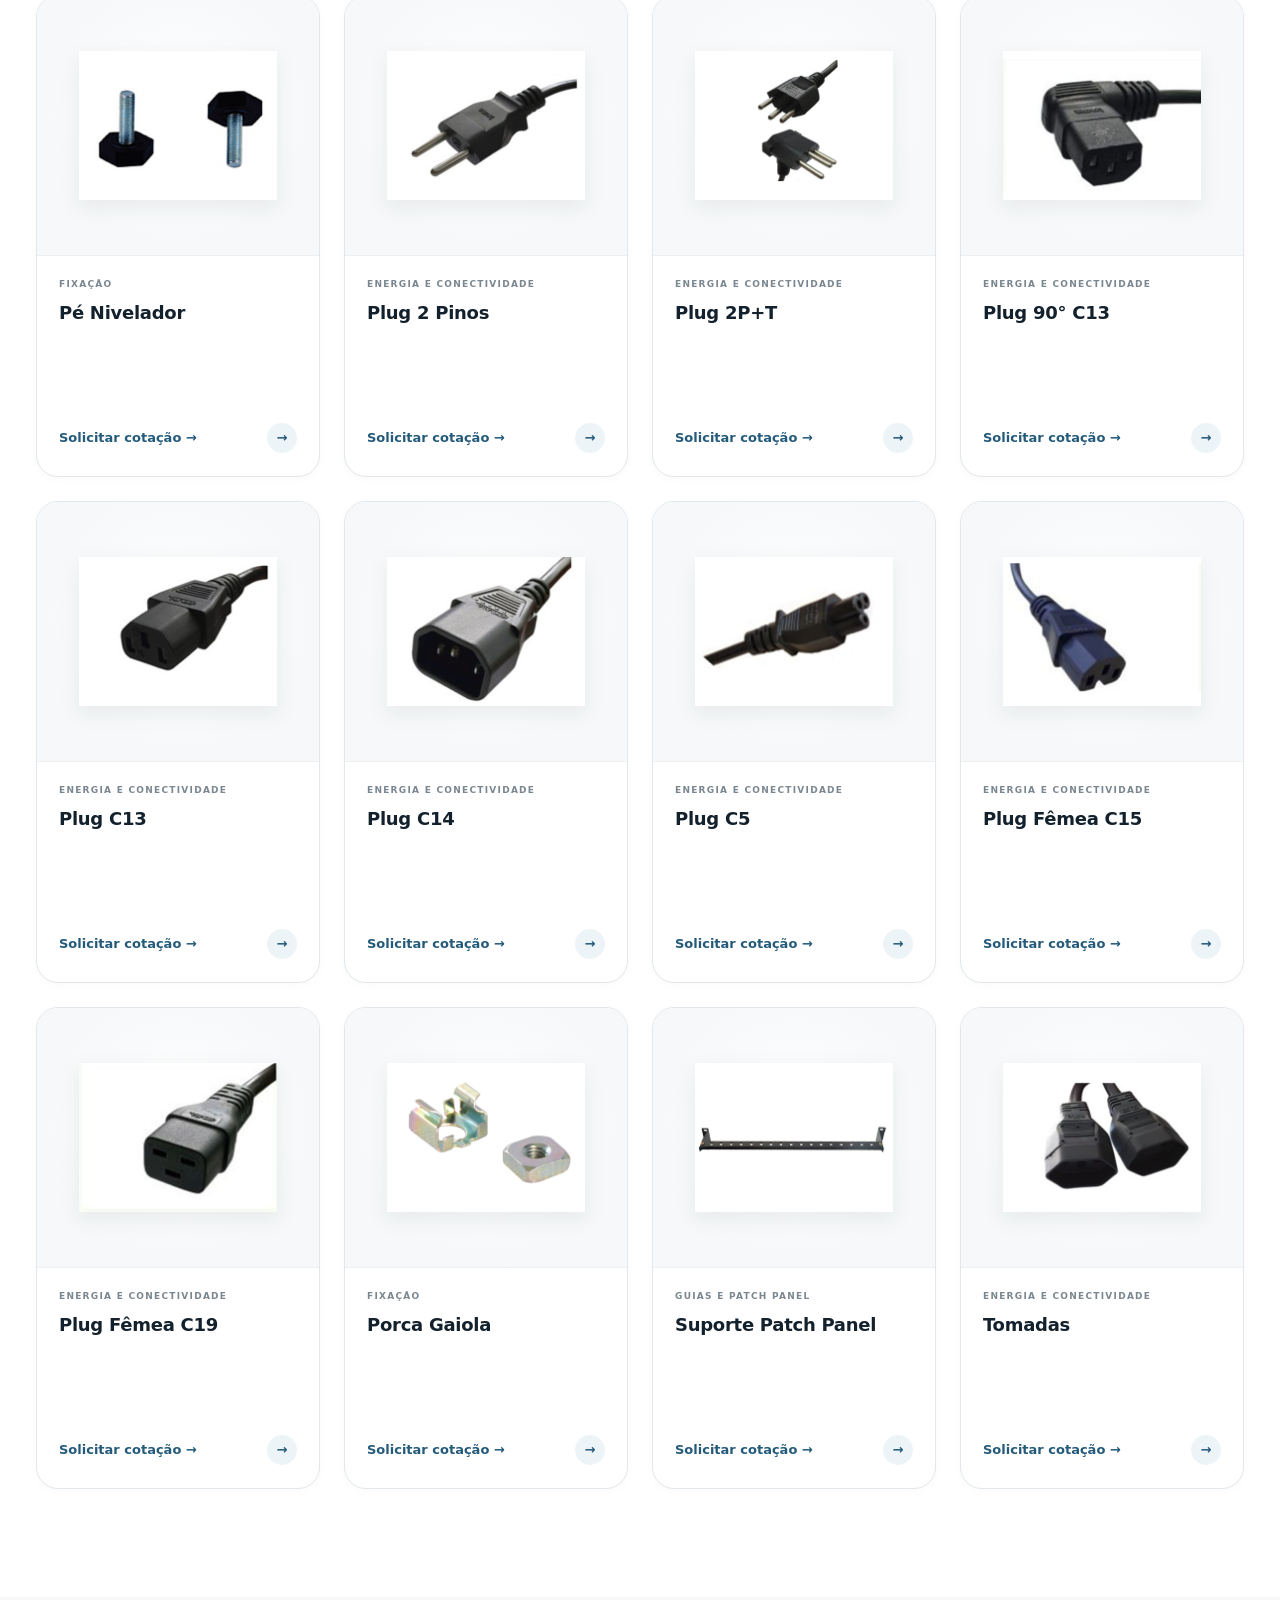
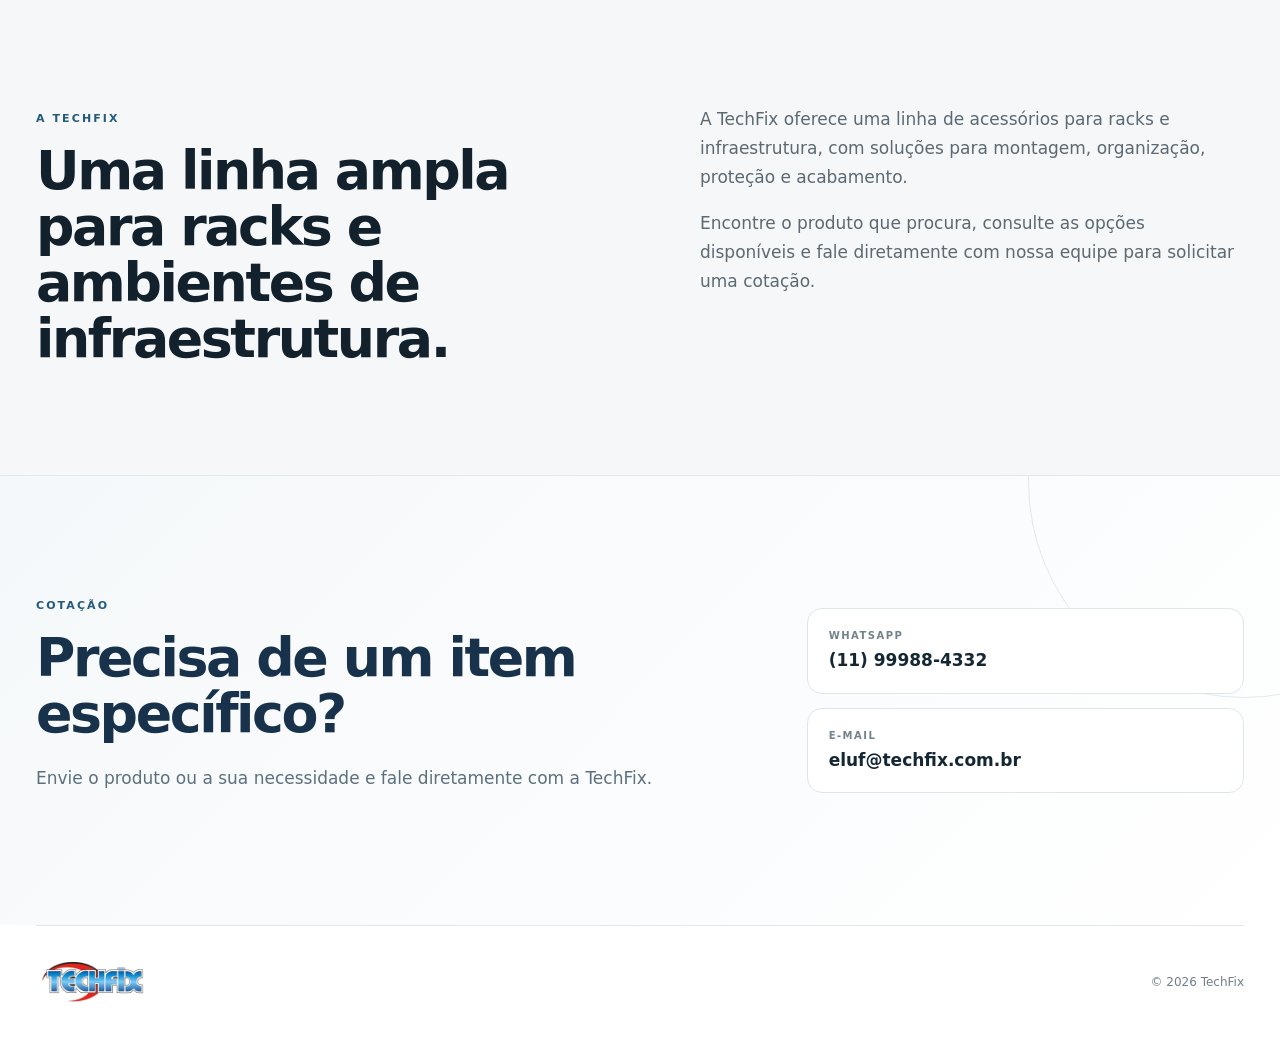
==== commit 5f81e0d9: "Fix image paths for product listings Updated product image paths to use correct casing." ====
--- a/index.html
+++ b/index.html
@@ -78,46 +78,46 @@
 
 <script>
 const products = [
-  ['bandeja-central','Bandeja Central','Bandejas e Organização','assets/produtos/bandeja-central.png'],
-  ['bandeja-fixa','Bandeja Fixa','Bandejas e Organização','assets/produtos/bandeja-fixa.png'],
-  ['bandeja-frontal','Bandeja Frontal','Bandejas e Organização','assets/produtos/bandeja-frontal.png'],
-  ['bandeja-movel','Bandeja Móvel','Bandejas e Organização','assets/produtos/bandeja-movel.png'],
-  ['cabo-centopeia','Cabo Centopeia','Energia e Conectividade','assets/produtos/cabo-centopeia.jpg'],
-  ['calha-com-disjuntor','Calha de Tomadas com Disjuntor','Energia e Conectividade','assets/produtos/calha-com-disjuntor.png'],
-  ['calha-com-fusivel','Calha de Tomadas com Fusível','Energia e Conectividade','assets/produtos/calha-com-fusivel.png'],
-  ['calha-de-tomada-grande','Calha de Tomadas Grande','Energia e Conectividade','assets/produtos/calha-de-tomada-grande.png'],
-  ['calha-de-tomada','Calha de Tomadas','Energia e Conectividade','assets/produtos/calha-de-tomada.png'],
-  ['calha-iec','Calha de Tomadas IEC','Energia e Conectividade','assets/produtos/calha-iec.png'],
-  ['dobradica-zamac','Dobradiça Semi-Embutida Zamak','Dobradiças','assets/produtos/dobradica-zamac.png'],
-  ['dobradicas','Dobradiça Semi-Embutida em Poliamida','Dobradiças','assets/produtos/dobradicas.png'],
-  ['fecho-11-a-22','Fecho Lingueta Regulável em Poliamida • Abertura 11–22 mm','Fechos','assets/produtos/fecho-11-a-22.png'],
-  ['fecho-lingueta-20mm','Fecho Lingueta Fenda 20mm','Fechos','assets/produtos/fecho-lingueta-20mm.png'],
-  ['fecho-lingueta-25mm','Fecho Lingueta Fenda 25mm','Fechos','assets/produtos/fecho-lingueta-25mm.png'],
-  ['fecho-regulavel-poliamida-90-graus','Fecho Lingueta Regulável em Poliamida • Abertura 10–28 mm','Fechos','assets/produtos/fecho-regulavel-poliamida-90-graus.png'],
-  ['fecho-regulavel-zamak-90-graus','Fecho Lingueta Regulável em Zamak • Abertura 10–28 mm','Fechos','assets/produtos/fecho-regulavel-zamak-90-graus.png'],
-  ['fecho-yale','Fecho Yale','Fechos','assets/produtos/fecho-yale.png'],
-  ['frente-falsa','Frente Falsa','Bandejas e Organização','assets/produtos/frente-falsa.png'],
-  ['guia-de-cabo-1u','Guia de Cabo 1U','Guias e Patch Panel','assets/produtos/guia-de-cabo-1u.png'],
-  ['guia-de-cabo-2u','Guia de Cabo 2U','Guias e Patch Panel','assets/produtos/guia-de-cabo-2u.png'],
-  ['guia-de-cabo-aberto','Guia de Cabo Aberto','Guias e Patch Panel','assets/produtos/guia-de-cabo-aberto.png'],
-  ['guia-de-cabo-com-tampa','Guia de Cabo com Tampa','Guias e Patch Panel','assets/produtos/guia-de-cabo-com-tampa.png'],
-  ['kit-2-ventiladores','Kit com 2 Ventiladores','Ventilação','assets/produtos/kit-2-ventiladores.png'],
-  ['kit-4-ventiladores','Kit com 4 Ventiladores','Ventilação','assets/produtos/kit-4-ventiladores.png'],
-  ['kit-de-fixacao-porca-gaiola','Kit de Fixação com Porca Gaiola','Fixação','assets/produtos/kit-de-fixação-porca-gaiola.png'],
-  ['pe-nivelador-com-base','Pé Nivelador com Base','Fixação','assets/produtos/pe-nivelador-com-base.png'],
-  ['pe-nivelador-com-fenda','Pé Nivelador M10 com Fenda','Fixação','assets/produtos/pe-nivelador-com-fenda.png'],
-  ['pe-nivelador','Pé Nivelador','Fixação','assets/produtos/pe-nivelador.png'],
-  ['pluf-2-pinos','Plug 2 Pinos','Energia e Conectividade','assets/produtos/pluf-2-pinos.jpg'],
-  ['plug-2p-t','Plug 2P+T','Energia e Conectividade','assets/produtos/plug-2p+t.jpg'],
-  ['plug-90-c13','Plug 90° C13','Energia e Conectividade','assets/produtos/plug-90°-c13.jpg'],
-  ['plug-c13','Plug C13','Energia e Conectividade','assets/produtos/plug-c13.jpg'],
-  ['plug-c14','Plug C14','Energia e Conectividade','assets/produtos/plug-c14.jpg'],
-  ['plug-c5','Plug C5','Energia e Conectividade','assets/produtos/plug-c5.jpg'],
-  ['plug-femea-c15','Plug Fêmea C15','Energia e Conectividade','assets/produtos/plug-femea-c15.jpg'],
-  ['plug-femea-c19','Plug Fêmea C19','Energia e Conectividade','assets/produtos/plug-femea-c19.jpg'],
-  ['porca-gaiola','Porca Gaiola','Fixação','assets/produtos/porca-gaiola.png'],
-  ['suporte-patch-panel','Suporte Patch Panel','Guias e Patch Panel','assets/produtos/suporte-patch-panel.png'],
-  ['tomadas','Tomadas','Energia e Conectividade','assets/produtos/tomadas.jpg']
+  ['bandeja-central','Bandeja Central','Bandejas e Organização','assets/produtos/Bandeja-Central.png'],
+  ['bandeja-fixa','Bandeja Fixa','Bandejas e Organização','assets/produtos/Bandeja-Fixa.png'],
+  ['bandeja-frontal','Bandeja Frontal','Bandejas e Organização','assets/produtos/Bandeja-Frontal.png'],
+  ['bandeja-movel','Bandeja Móvel','Bandejas e Organização','assets/produtos/Bandeja-Movel.png'],
+  ['cabo-centopeia','Cabo Centopeia','Energia e Conectividade','assets/produtos/Cabo-Centopeia.jpg'],
+  ['calha-com-disjuntor','Calha de Tomadas com Disjuntor','Energia e Conectividade','assets/produtos/Calha-com-disjuntor.png'],
+  ['calha-com-fusivel','Calha de Tomadas com Fusível','Energia e Conectividade','assets/produtos/Calha-com-fusivel.png'],
+  ['calha-de-tomada-grande','Calha de Tomadas Grande','Energia e Conectividade','assets/produtos/Calha-de-tomada-grande.png'],
+  ['calha-de-tomada','Calha de Tomadas','Energia e Conectividade','assets/produtos/Calha-de-Tomada.png'],
+  ['calha-iec','Calha de Tomadas IEC','Energia e Conectividade','assets/produtos/Calha-IEC.png'],
+  ['dobradica-zamac','Dobradiça Semi-Embutida Zamak','Dobradiças','assets/produtos/Dobradica-Zamac.png'],
+  ['dobradicas','Dobradiça Semi-Embutida em Poliamida','Dobradiças','assets/produtos/Dobradicas.png'],
+  ['fecho-11-a-22','Fecho Lingueta Regulável em Poliamida • Abertura 11–22 mm','Fechos','assets/produtos/Fecho-11-a-22.jpg'],
+  ['fecho-lingueta-20mm','Fecho Lingueta Fenda 20mm','Fechos','assets/produtos/Fecho-Lingueta-20mm.png'],
+  ['fecho-lingueta-25mm','Fecho Lingueta Fenda 25mm','Fechos','assets/produtos/Fecho-Lingueta-25mm.png'],
+  ['fecho-regulavel-poliamida-90-graus','Fecho Lingueta Regulável em Poliamida • Abertura 10–28 mm','Fechos','assets/produtos/Fecho-Regulavel-Poliamida-90-Graus.png'],
+  ['fecho-regulavel-zamak-90-graus','Fecho Lingueta Regulável em Zamak • Abertura 10–28 mm','Fechos','assets/produtos/Fecho-Regulavel-Zamak-90-Graus.png'],
+  ['fecho-yale','Fecho Yale','Fechos','assets/produtos/Fecho-Yale.png'],
+  ['frente-falsa','Frente Falsa','Bandejas e Organização','assets/produtos/Frente-Falsa.png'],
+  ['guia-de-cabo-1u','Guia de Cabo 1U','Guias e Patch Panel','assets/produtos/Guia-de-cabo-1U.png'],
+  ['guia-de-cabo-2u','Guia de Cabo 2U','Guias e Patch Panel','assets/produtos/Guia-de-cabo-2U.png'],
+  ['guia-de-cabo-aberto','Guia de Cabo Aberto','Guias e Patch Panel','assets/produtos/Guia-de-cabo-aberto.png'],
+  ['guia-de-cabo-com-tampa','Guia de Cabo com Tampa','Guias e Patch Panel','assets/produtos/Guia-de-cabo-aberto-com-tampa.png'],
+  ['kit-2-ventiladores','Kit com 2 Ventiladores','Ventilação','assets/produtos/Kit-2-ventiladores.png'],
+  ['kit-4-ventiladores','Kit com 4 Ventiladores','Ventilação','assets/produtos/Kit-4-ventiladores.png'],
+  ['kit-de-fixacao-porca-gaiola','Kit de Fixação com Porca Gaiola','Fixação','assets/produtos/Kit-de-Fixação-Porca-Gaiola.jpg'],
+  ['pe-nivelador-com-base','Pé Nivelador com Base','Fixação','assets/produtos/Pe-nivelador.png'],
+  ['pe-nivelador-com-fenda','Pé Nivelador M10 com Fenda','Fixação','assets/produtos/Pe-nivelador.png'],
+  ['pe-nivelador','Pé Nivelador','Fixação','assets/produtos/Pe-nivelador.png'],
+  ['plug-2-pinos','Plug 2 Pinos','Energia e Conectividade','assets/produtos/Plug-2-Pinos.jpeg'],
+  ['plug-2p-t','Plug 2P+T','Energia e Conectividade','assets/produtos/Plug-2P+T.jpeg'],
+  ['plug-90-c13','Plug 90° C13','Energia e Conectividade','assets/produtos/Plug-90°-C13.jpg'],
+  ['plug-c13','Plug C13','Energia e Conectividade','assets/produtos/Plug-C13.jpeg'],
+  ['plug-c14','Plug C14','Energia e Conectividade','assets/produtos/Plug-C14.jpeg'],
+  ['plug-c5','Plug C5','Energia e Conectividade','assets/produtos/Plug-C5.jpeg'],
+  ['plug-femea-c15','Plug Fêmea C15','Energia e Conectividade','assets/produtos/Plug-Femea-C15.jpg'],
+  ['plug-femea-c19','Plug Fêmea C19','Energia e Conectividade','assets/produtos/Plug-Femea-C19.jpg'],
+  ['porca-gaiola','Porca Gaiola','Fixação','assets/produtos/Porca-Gaiola.jpg'],
+  ['suporte-patch-panel','Suporte Patch Panel','Guias e Patch Panel','assets/produtos/Suporte-Patch-Panel.png'],
+  ['tomadas','Tomadas','Energia e Conectividade','assets/produtos/Tomadas.jpg']
 ].map(([slug,title,category,img]) => ({slug,title,category,img}));
 
 const grid = document.getElementById('grid');
--- a/styles.css
+++ b/styles.css
@@ -1,35 +1,533 @@
 *{box-sizing:border-box}
 html{scroll-behavior:smooth}
-:root{--ink:#13212d;--dark:#0d1b25;--muted:#64727d;--line:#e2e8ec;--soft:#f5f7f8;--accent:#1b4058}
-body{margin:0;color:var(--ink);background:#fff;font-family:Inter,ui-sans-serif,system-ui,-apple-system,"Segoe UI",sans-serif;line-height:1.55;-webkit-font-smoothing:antialiased}
-a{color:inherit;text-decoration:none}.wrap{width:min(1440px,calc(100% - 72px));margin:auto}
-.header{position:sticky;top:0;z-index:20;background:rgba(255,255,255,.95);backdrop-filter:blur(16px);border-bottom:1px solid rgba(226,232,236,.9);box-shadow:0 1px 0 rgba(19,33,45,.02)}
-.nav{min-height:84px;display:flex;align-items:center;gap:42px}.logo{display:flex;align-items:center;padding:4px 0}.logo img{width:150px;height:auto;display:block;transition:transform .18s}.logo:hover img{transform:translateY(-1px)}
-.nav nav{display:flex;gap:38px;margin-left:auto;font-size:14px;color:#52616c;font-weight:700}.nav nav a{position:relative;padding:8px 0}.nav nav a:after{content:"";position:absolute;left:0;right:100%;bottom:1px;height:2px;border-radius:2px;background:var(--ink);transition:.2s}.nav nav a:hover{color:var(--ink)}.nav nav a:hover:after{right:0}
-.btn{display:inline-flex;align-items:center;justify-content:center;min-height:50px;background:var(--ink);color:#fff;border:1px solid var(--ink);border-radius:12px;padding:13px 22px;font-weight:800;font-size:14px;transition:transform .18s,box-shadow .18s,background .18s}.btn:hover{transform:translateY(-2px);box-shadow:0 10px 24px rgba(19,33,45,.14)}.btn.small{min-height:42px;padding:10px 16px;box-shadow:0 7px 18px rgba(19,33,45,.10)}.btn.ghost{background:transparent;color:var(--ink);box-shadow:none}.btn.ghost:hover{background:#f3f6f8}
-.hero{position:relative;overflow:hidden;background:linear-gradient(135deg,#f2f5f7 0%,#fff 58%,#edf2f5 100%);padding:128px 0 112px}.hero:before{content:"";position:absolute;width:560px;height:560px;border-radius:50%;border:1px solid rgba(28,52,70,.07);right:-180px;top:-180px}.hero-grid{display:grid;grid-template-columns:minmax(0,1.12fr) minmax(440px,.88fr);gap:72px;align-items:center}.kicker{display:inline-block;font-size:11px;letter-spacing:.19em;font-weight:850;color:#687781;margin-bottom:16px}.hero h1{font-size:clamp(54px,5.2vw,82px);line-height:.98;letter-spacing:-.058em;margin:0 0 28px;max-width:820px}.lead{font-size:20px;line-height:1.6;color:#586771;max-width:700px}.actions{display:flex;gap:11px;flex-wrap:wrap;margin:31px 0 19px}.micro{font-size:13px;color:#71808a}.micro strong{color:var(--ink)}
-.hero-card{height:500px;border-radius:30px;background:linear-gradient(145deg,#ffffff,#f3f7fa);color:#17324a;position:relative;overflow:hidden;padding:34px;border:1px solid #dbe5eb;box-shadow:0 24px 60px rgba(19,33,45,.10)}.hero-card:after{content:"";position:absolute;inset:18px;border:1px solid rgba(34,91,124,.12);border-radius:22px}.hero-card:before{content:"";position:absolute;width:420px;height:420px;border-radius:50%;border:1px solid rgba(34,91,124,.08);left:50%;top:28px;transform:translateX(-50%)}.hero-card-top,.hero-card-bottom{position:relative;z-index:2;display:flex;justify-content:space-between;font-size:11px;letter-spacing:.14em;text-transform:uppercase;opacity:1}.hero-orbit{position:absolute;width:330px;height:330px;border:1px solid rgba(34,91,124,.18);border-radius:50%;top:84px;left:50%;transform:translateX(-50%)}.hero-orbit:before,.hero-orbit:after{content:"";position:absolute;border:1px solid rgba(34,91,124,.10);border-radius:50%;inset:38px}.hero-orbit:after{inset:86px}.hero-card-bottom{position:absolute;bottom:30px;left:30px;right:30px;gap:10px;flex-wrap:wrap}.hero-card-bottom strong{font-size:11px;font-weight:700;border:1px solid #d5e1e8;padding:9px 12px;border-radius:9px;background:#fff;backdrop-filter:blur(5px)}
-.trust{background:#fff;border-top:1px solid var(--line);border-bottom:1px solid var(--line)}.trust-grid{display:grid;grid-template-columns:repeat(3,1fr)}.trust-grid div{padding:27px 0;display:flex;flex-direction:column;gap:3px}.trust-grid div+div{border-left:1px solid var(--line);padding-left:34px}.trust strong{font-size:15px;letter-spacing:-.01em}.trust span{font-size:11px;color:#74818a}
-.section{padding:108px 0}.section.light{background:var(--soft)}.section-head{display:flex;justify-content:space-between;align-items:end;gap:40px;margin-bottom:30px}.section-head h2,.about h2,.contact h2{font-size:clamp(34px,4.2vw,54px);line-height:1.04;letter-spacing:-.045em;margin:0}.section-head>p{color:#71808a;max-width:420px;margin:0;font-size:15px}
-.toolbar{display:flex;gap:12px;margin-bottom:28px}.toolbar input,.toolbar select{width:100%;padding:15px 16px;border:1px solid #d8e1e6;border-radius:12px;background:#fff;color:var(--ink);font:inherit;outline:none;box-shadow:0 2px 8px rgba(19,33,45,.025)}.toolbar input::placeholder{color:#9aa5ac}.toolbar input:focus,.toolbar select:focus{border-color:#718694;box-shadow:0 0 0 4px rgba(113,134,148,.1)}.toolbar select{max-width:290px;cursor:pointer}
-.grid{display:grid;grid-template-columns:repeat(4,minmax(0,1fr));gap:24px}.product{border:1px solid #e1e7eb;border-radius:22px;overflow:hidden;background:#fff;display:flex;flex-direction:column;min-width:0;box-shadow:0 2px 10px rgba(19,33,45,.025);transition:transform .2s,box-shadow .2s,border-color .2s}.product:hover{transform:translateY(-5px);border-color:#c8d3da;box-shadow:0 18px 38px rgba(19,33,45,.10)}.product-img{height:260px;padding:28px;background:radial-gradient(circle at 50% 45%,rgba(255,255,255,.95),rgba(246,248,249,.9) 68%),#f5f7f8;border-bottom:1px solid #edf1f3;display:grid;place-items:center}.product-img img{width:100%;height:100%;max-width:100%;max-height:100%;object-fit:contain;filter:drop-shadow(0 7px 10px rgba(19,33,45,.07));transition:transform .2s}.product:hover .product-img img{transform:scale(1.035)}.product-body{padding:22px 22px 23px;display:flex;flex-direction:column;min-height:220px}.tag{font-size:9px;text-transform:uppercase;letter-spacing:.14em;color:#7a8790;font-weight:850}.product h3{font-size:18px;line-height:1.32;letter-spacing:-.015em;margin:9px 0 7px}.product p{font-size:13px;line-height:1.55;color:#77848d;margin:0}.quote{display:flex;align-items:center;justify-content:space-between;gap:12px;margin-top:auto;padding-top:18px;color:#173b52;font-size:13px;font-weight:850;text-decoration:none}.quote:after{content:"→";display:grid;place-items:center;width:30px;height:30px;border-radius:50%;background:#edf2f5;transition:.18s}.quote:hover{text-decoration:none}.quote:hover:after{background:#13212d;color:#fff;transform:translateX(2px)}.empty{padding:34px;text-align:center;color:#75818b}
-.about{display:grid;grid-template-columns:1fr 1fr;gap:100px}.about p{font-size:17px;color:#5c6973;line-height:1.7}.about p:first-child{margin-top:0}
-.contact{position:relative;overflow:hidden;padding:104px 0;color:#17324a;background:linear-gradient(135deg,#f5f8fa 0%,#ffffff 100%);border-top:1px solid #e3eaee}.contact:before{content:"";position:absolute;width:430px;height:430px;border:1px solid rgba(34,91,124,.12);border-radius:50%;right:-180px;top:-210px}.contact:after{content:"";position:absolute;width:230px;height:230px;border:1px solid rgba(255,255,255,.05);border-radius:50%;right:-80px;top:-110px}.contact-grid{position:relative;z-index:2;display:grid;grid-template-columns:minmax(0,1.15fr) minmax(300px,.75fr);gap:100px;align-items:center}.contact .kicker{color:#587487}.contact h2{color:#17324a;max-width:680px}.contact p{color:#5d707d;max-width:650px;line-height:1.7;margin-top:22px;font-size:17px}.contact-card{display:grid;gap:14px}.contact-card a{border:1px solid #dce6eb;background:#fff;color:var(--ink);padding:19px 21px;border-radius:15px;display:flex;flex-direction:column;gap:4px;transition:transform .18s,box-shadow .18s}.contact-card a:hover{transform:translateY(-3px);box-shadow:0 14px 30px rgba(0,0,0,.18)}.contact-card small{font-size:10px;letter-spacing:.15em;color:#74828b;font-weight:850}.contact-card strong{font-size:17px;color:#142733}
-.footer{min-height:112px;padding:24px 0;display:flex;align-items:center;justify-content:space-between;font-size:12px;border-top:1px solid #e1e8ec;background:#fff;color:#71808a}.logo-text img{width:112px;display:block;filter:brightness(1.04)}
-@media(max-width:1180px){.wrap{width:min(100% - 48px,1320px)}.hero{padding:90px 0 82px}.hero-grid{grid-template-columns:1fr .8fr;gap:55px}.hero-card{height:400px}.grid{grid-template-columns:repeat(3,1fr)}.nav nav{gap:20px}}
-@media(max-width:820px){.nav{min-height:72px}.logo img{width:124px}.hero-grid,.about,.contact-grid{grid-template-columns:1fr;gap:38px}.hero-card{height:350px;max-width:620px}.grid{grid-template-columns:repeat(2,1fr)}.nav nav{display:none}.nav>.btn{margin-left:auto}.section-head{align-items:start;display:block}.section-head>p{margin-top:13px}.contact{padding:78px 0}}
-@media(max-width:600px){.wrap{width:min(100% - 28px,1320px)}.nav{min-height:68px}.logo img{width:112px}.nav .btn{min-height:40px;padding:9px 13px;font-size:12px}.hero{padding:62px 0 56px}.hero h1{font-size:44px}.lead{font-size:17px}.hero-card{height:292px;padding:24px}.hero-card:before{width:270px;height:270px;top:22px}.hero-orbit{width:220px;height:220px;top:48px}.hero-orbit:before{inset:28px}.hero-orbit:after{inset:60px}.hero-card-bottom{left:24px;right:24px;bottom:24px}.trust-grid{grid-template-columns:1fr}.trust-grid div+div{border-left:0;border-top:1px solid var(--line);padding-left:0}.section{padding:68px 0}.toolbar{display:grid;grid-template-columns:1fr}.toolbar select{max-width:none}.grid{grid-template-columns:1fr;gap:16px}.product-img{height:250px;padding:25px}.product-body{min-height:190px}.contact{padding:68px 0}.contact h2{font-size:38px}.contact-card a{padding:17px 18px}.footer{min-height:100px;text-align:center;flex-direction:column;gap:10px}}
-
-
-/* =========================================================
-   TECHFIX V2.5 — REFINO VISUAL
-   Mantém busca, filtro, cotação, WhatsApp e estrutura HTML.
-   ========================================================= */
+:root{
+  --ink:#13212d;
+  --dark:#0d1b25;
+  --muted:#64727d;
+  --line:#e2e8ec;
+  --soft:#f5f7f8;
+  --accent:#1b4058;
+}
+body{
+  margin:0;
+  color:var(--ink);
+  background:#fff;
+  font-family:Inter,ui-sans-serif,system-ui,-apple-system,"Segoe UI",sans-serif;
+  line-height:1.55;
+  -webkit-font-smoothing:antialiased;
+}
+a{color:inherit;text-decoration:none}
+.wrap{width:min(1440px,calc(100% - 72px));margin:auto}
+
+.header{
+  position:sticky;
+  top:0;
+  z-index:20;
+  background:rgba(255,255,255,.95);
+  backdrop-filter:blur(16px);
+  border-bottom:1px solid rgba(226,232,236,.9);
+  box-shadow:0 1px 0 rgba(19,33,45,.02);
+}
+.nav{
+  min-height:84px;
+  display:flex;
+  align-items:center;
+  gap:42px;
+}
+.logo{display:flex;align-items:center;padding:4px 0}
+.logo img{
+  width:150px;
+  height:auto;
+  display:block;
+  transition:transform .18s;
+}
+.logo:hover img{transform:translateY(-1px)}
+.nav nav{
+  display:flex;
+  gap:38px;
+  margin-left:auto;
+  font-size:14px;
+  color:#52616c;
+  font-weight:700;
+}
+.nav nav a{position:relative;padding:8px 0}
+.nav nav a:after{
+  content:"";
+  position:absolute;
+  left:0;
+  right:100%;
+  bottom:1px;
+  height:2px;
+  border-radius:2px;
+  background:var(--ink);
+  transition:.2s;
+}
+.nav nav a:hover{color:var(--ink)}
+.nav nav a:hover:after{right:0}
+
+.btn{
+  display:inline-flex;
+  align-items:center;
+  justify-content:center;
+  min-height:50px;
+  background:#245a7a;
+  color:#fff;
+  border:1px solid #245a7a;
+  border-radius:12px;
+  padding:13px 22px;
+  font-weight:800;
+  font-size:14px;
+  transition:transform .18s,box-shadow .18s,background .18s;
+}
+.btn:hover{
+  transform:translateY(-2px);
+  box-shadow:0 10px 24px rgba(19,33,45,.14);
+  background:#1e4c67;
+  border-color:#1e4c67;
+}
+.btn.small{
+  min-height:42px;
+  padding:10px 16px;
+  box-shadow:0 7px 18px rgba(19,33,45,.10);
+}
+.btn.ghost{
+  background:transparent;
+  color:var(--ink);
+  box-shadow:none;
+  border-color:var(--ink);
+}
+.btn.ghost:hover{background:#f3f6f8}
+
+.hero{
+  position:relative;
+  overflow:hidden;
+  background:linear-gradient(135deg,#f2f5f7 0%,#fff 58%,#edf2f5 100%);
+  padding:128px 0 112px;
+}
+.hero:before{
+  content:"";
+  position:absolute;
+  width:560px;
+  height:560px;
+  border-radius:50%;
+  border:1px solid rgba(28,52,70,.07);
+  right:-180px;
+  top:-180px;
+}
+.hero-grid{
+  display:grid;
+  grid-template-columns:minmax(0,1.12fr) minmax(440px,.88fr);
+  gap:72px;
+  align-items:center;
+}
+.kicker{
+  display:inline-block;
+  font-size:11px;
+  letter-spacing:.19em;
+  font-weight:850;
+  color:#245a7a;
+  margin-bottom:16px;
+}
+.hero h1{
+  font-size:clamp(54px,5.2vw,82px);
+  line-height:.98;
+  letter-spacing:-.058em;
+  margin:0 0 28px;
+  max-width:820px;
+}
+.lead{
+  font-size:20px;
+  line-height:1.6;
+  color:#586771;
+  max-width:700px;
+}
+.actions{
+  display:flex;
+  gap:11px;
+  flex-wrap:wrap;
+  margin:31px 0 19px;
+}
+.micro{font-size:13px;color:#71808a}
+.micro strong{color:var(--ink)}
+
+.hero-card{
+  height:500px;
+  border-radius:30px;
+  background:linear-gradient(145deg,#fff,#f3f7fa);
+  color:#17324a;
+  position:relative;
+  overflow:hidden;
+  padding:34px;
+  border:1px solid #dbe5eb;
+  box-shadow:0 24px 60px rgba(19,33,45,.10);
+}
+.hero-card:after{
+  content:"";
+  position:absolute;
+  inset:18px;
+  border:1px solid rgba(34,91,124,.12);
+  border-radius:22px;
+}
+.hero-card:before{
+  content:"";
+  position:absolute;
+  width:420px;
+  height:420px;
+  border-radius:50%;
+  border:1px solid rgba(34,91,124,.08);
+  left:50%;
+  top:28px;
+  transform:translateX(-50%);
+}
+.hero-card-top,
+.hero-card-bottom{
+  position:relative;
+  z-index:2;
+  display:flex;
+  justify-content:space-between;
+  font-size:11px;
+  letter-spacing:.14em;
+  text-transform:uppercase;
+  opacity:1;
+}
+.hero-orbit{display:none!important}
+.hero-card-bottom{
+  position:absolute;
+  bottom:30px;
+  left:30px;
+  right:30px;
+  gap:10px;
+  flex-wrap:wrap;
+}
+.hero-card-bottom strong{
+  font-size:11px;
+  font-weight:700;
+  border:1px solid #d5e1e8;
+  padding:9px 12px;
+  border-radius:9px;
+  background:#fff;
+  backdrop-filter:blur(5px);
+}
+
+.trust{
+  background:#fff;
+  border-top:1px solid var(--line);
+  border-bottom:1px solid var(--line);
+}
+.trust-grid{
+  display:grid;
+  grid-template-columns:repeat(3,1fr);
+}
+.trust-grid div{
+  padding:27px 0;
+  display:flex;
+  flex-direction:column;
+  gap:3px;
+}
+.trust-grid div+div{
+  border-left:1px solid var(--line);
+  padding-left:34px;
+}
+.trust strong{font-size:15px;letter-spacing:-.01em}
+.trust span{font-size:11px;color:#74818a}
+
+.section{padding:108px 0}
+.section.light{background:var(--soft)}
+.section-head{
+  display:flex;
+  justify-content:space-between;
+  align-items:end;
+  gap:40px;
+  margin-bottom:30px;
+}
+.section-head h2,
+.about h2,
+.contact h2{
+  font-size:clamp(34px,4.2vw,54px);
+  line-height:1.04;
+  letter-spacing:-.045em;
+  margin:0;
+}
+.section-head>p{
+  color:#71808a;
+  max-width:420px;
+  margin:0;
+  font-size:15px;
+}
+
+.toolbar{
+  display:flex;
+  gap:12px;
+  margin-bottom:28px;
+}
+.toolbar input,
+.toolbar select{
+  width:100%;
+  padding:15px 16px;
+  border:1px solid #d8e1e6;
+  border-radius:12px;
+  background:#fff;
+  color:var(--ink);
+  font:inherit;
+  outline:none;
+  box-shadow:0 2px 8px rgba(19,33,45,.025);
+}
+.toolbar input::placeholder{color:#9aa5ac}
+.toolbar input:focus,
+.toolbar select:focus{
+  border-color:#718694;
+  box-shadow:0 0 0 4px rgba(113,134,148,.1);
+}
+.toolbar select{max-width:290px;cursor:pointer}
+
+.grid{
+  display:grid;
+  grid-template-columns:repeat(4,minmax(0,1fr));
+  gap:24px;
+}
+.product{
+  border:1px solid #e1e7eb;
+  border-radius:22px;
+  overflow:hidden;
+  background:#fff;
+  display:flex;
+  flex-direction:column;
+  min-width:0;
+  box-shadow:0 2px 10px rgba(19,33,45,.025);
+  transition:transform .2s,box-shadow .2s,border-color .2s;
+}
+.product:hover{
+  transform:translateY(-5px);
+  border-color:#c8d3da;
+  box-shadow:0 18px 38px rgba(19,33,45,.10);
+}
+
+.product-img{
+  height:260px;
+  padding:28px;
+  background:
+    radial-gradient(circle at 50% 45%,rgba(255,255,255,.95),rgba(246,248,249,.9) 68%),
+    #f5f7f8;
+  border-bottom:1px solid #edf1f3;
+  display:flex;
+  align-items:center;
+  justify-content:center;
+  overflow:hidden;
+}
+
+/* Correção: nenhuma categoria de produto recebe redução específica.
+   As imagens mantêm a proporção original e não são cortadas. */
+.product-img img{
+  width:auto;
+  height:auto;
+  max-width:88%;
+  max-height:82%;
+  object-fit:contain;
+  object-position:center;
+  display:block;
+  filter:drop-shadow(0 7px 10px rgba(19,33,45,.07));
+  transition:transform .2s;
+}
+.product:hover .product-img img{transform:scale(1.035)}
+
+.product-body{
+  padding:22px 22px 23px;
+  display:flex;
+  flex-direction:column;
+  min-height:220px;
+}
+.tag{
+  font-size:9px;
+  text-transform:uppercase;
+  letter-spacing:.14em;
+  color:#7a8790;
+  font-weight:850;
+}
+.product h3{
+  font-size:18px;
+  line-height:1.32;
+  letter-spacing:-.015em;
+  margin:9px 0 7px;
+}
+.product p{
+  font-size:13px;
+  line-height:1.55;
+  color:#77848d;
+  margin:0;
+}
+.quote{
+  display:flex;
+  align-items:center;
+  justify-content:space-between;
+  gap:12px;
+  margin-top:auto;
+  padding-top:18px;
+  color:#245a7a;
+  font-size:13px;
+  font-weight:850;
+  text-decoration:none;
+}
+.quote:after{
+  content:"→";
+  display:grid;
+  place-items:center;
+  width:30px;
+  height:30px;
+  border-radius:50%;
+  background:#edf4f7;
+  transition:.18s;
+}
+.quote:hover{text-decoration:none}
+.quote:hover:after{
+  background:#245a7a;
+  color:#fff;
+  transform:translateX(2px);
+}
+.empty{
+  padding:34px;
+  text-align:center;
+  color:#75818b;
+}
+
+.about{
+  display:grid;
+  grid-template-columns:1fr 1fr;
+  gap:100px;
+}
+.about p{
+  font-size:17px;
+  color:#5c6973;
+  line-height:1.7;
+}
+.about p:first-child{margin-top:0}
+
+.contact{
+  position:relative;
+  overflow:hidden;
+  padding:104px 0;
+  color:#17324a;
+  background:linear-gradient(135deg,#f5f8fa 0%,#fff 100%);
+  border-top:1px solid #e3eaee;
+}
+.contact:before{
+  content:"";
+  position:absolute;
+  width:430px;
+  height:430px;
+  border:1px solid rgba(34,91,124,.12);
+  border-radius:50%;
+  right:-180px;
+  top:-210px;
+}
+.contact:after{
+  content:"";
+  position:absolute;
+  width:230px;
+  height:230px;
+  border:1px solid rgba(255,255,255,.05);
+  border-radius:50%;
+  right:-80px;
+  top:-110px;
+}
+.contact-grid{
+  position:relative;
+  z-index:2;
+  display:grid;
+  grid-template-columns:minmax(0,1.15fr) minmax(300px,.75fr);
+  gap:100px;
+  align-items:center;
+}
+.contact .kicker{color:#245a7a}
+.contact h2{
+  color:#17324a;
+  max-width:680px;
+}
+.contact p{
+  color:#5d707d;
+  max-width:650px;
+  line-height:1.7;
+  margin-top:22px;
+  font-size:17px;
+}
+.contact-card{
+  display:grid;
+  gap:14px;
+}
+.contact-card a{
+  border:1px solid #dce6eb;
+  background:#fff;
+  color:var(--ink);
+  padding:19px 21px;
+  border-radius:15px;
+  display:flex;
+  flex-direction:column;
+  gap:4px;
+  transition:transform .18s,box-shadow .18s;
+}
+.contact-card a:hover{
+  transform:translateY(-3px);
+  box-shadow:0 14px 30px rgba(0,0,0,.18);
+}
+.contact-card small{
+  font-size:10px;
+  letter-spacing:.15em;
+  color:#74828b;
+  font-weight:850;
+}
+.contact-card strong{font-size:17px;color:#142733}
+
+.footer{
+  min-height:112px;
+  padding:24px 0;
+  display:flex;
+  align-items:center;
+  justify-content:space-between;
+  font-size:12px;
+  border-top:1px solid #e1e8ec;
+  background:#fff;
+  color:#71808a;
+}
+.logo-text img{
+  width:112px;
+  display:block;
+  filter:brightness(1.04);
+}
+
+.product-card{
+  min-height:0!important;
+  height:auto!important;
+  overflow:hidden;
+}
+.product-card .product-info,
+.product-card .card-body{min-height:145px!important}
+.product-card .product-image,
+.product-card .image-wrap{min-height:210px!important}
+.product-card .quote,
+.product-card .product-quote{margin-top:22px!important}
+.products-grid{row-gap:18px!important}
+
+header img,
+.navbar img,
+.site-header img,
+.logo img{
+  max-height:58px;
+  width:auto;
+}
+header .logo,
+.navbar .logo,
+.site-header .logo{
+  display:flex;
+  align-items:center;
+}
+header{min-height:76px}
 
 @media (min-width:1181px){
   .wrap{width:min(1440px,calc(100% - 72px))}
   .hero{padding:128px 0 112px}
-  .hero-grid{grid-template-columns:minmax(0,1.12fr) minmax(440px,.88fr);gap:72px}
+  .hero-grid{
+    grid-template-columns:minmax(0,1.12fr) minmax(440px,.88fr);
+    gap:72px;
+  }
   .hero-card{height:500px}
   .hero h1{font-size:clamp(56px,5vw,82px);max-width:820px}
   .lead{font-size:20px;max-width:700px}
@@ -48,10 +546,23 @@
 @media (min-width:821px) and (max-width:1180px){
   .wrap{width:min(100% - 48px,1320px)}
   .hero{padding:96px 0 88px}
-  .hero-grid{grid-template-columns:minmax(0,1.05fr) minmax(360px,.95fr);gap:48px}
+  .hero-grid{
+    grid-template-columns:minmax(0,1.05fr) minmax(360px,.95fr);
+    gap:48px;
+  }
   .hero-card{height:420px}
-  .grid{grid-template-columns:repeat(3,1fr);gap:20px}
-  .product-img{height:235px}
+  .grid{
+    grid-template-columns:repeat(3,1fr);
+    gap:20px;
+  }
+  .product-img{
+    height:235px;
+    padding:24px;
+  }
+  .product-img img{
+    max-width:86%;
+    max-height:80%;
+  }
 }
 
 @media (max-width:820px){
@@ -61,86 +572,78 @@
   .lead{font-size:18px}
   .hero-card{height:360px}
   .section{padding:78px 0}
-  .product-img{height:250px}
+  .product-img{
+    height:250px;
+    padding:25px;
+  }
+  .product-img img{
+    max-width:86%;
+    max-height:80%;
+  }
 }
 
 @media (max-width:600px){
   .wrap{width:calc(100% - 28px)}
+  .nav{min-height:68px}
+  .logo img{width:112px}
+  .nav .btn{
+    min-height:40px;
+    padding:9px 13px;
+    font-size:12px;
+  }
   .hero{padding:58px 0 54px}
   .hero h1{font-size:42px}
   .lead{font-size:17px}
-  .product-img{height:245px;padding:24px}
-  .product-body{padding:19px 18px 20px;min-height:195px}
+  .hero-card{
+    height:292px;
+    padding:24px;
+  }
+  .hero-card:before{
+    width:270px;
+    height:270px;
+    top:22px;
+  }
+  .hero-card-bottom{
+    left:24px;
+    right:24px;
+    bottom:24px;
+  }
+  .trust-grid{grid-template-columns:1fr}
+  .trust-grid div+div{
+    border-left:0;
+    border-top:1px solid var(--line);
+    padding-left:0;
+  }
+  .section{padding:68px 0}
+  .toolbar{
+    display:grid;
+    grid-template-columns:1fr;
+  }
+  .toolbar select{max-width:none}
+  .grid{
+    grid-template-columns:1fr;
+    gap:16px;
+  }
+  .product-img{
+    height:245px;
+    padding:24px;
+  }
+  .product-img img{
+    max-width:88%;
+    max-height:80%;
+  }
+  .product-body{
+    padding:19px 18px 20px;
+    min-height:195px;
+  }
   .product h3{font-size:17px}
-}
-
-/* TECHFIX V2.5 — identidade clara */
-.btn:not(.ghost){background:#245a7a;border-color:#245a7a}
-.btn:not(.ghost):hover{background:#1e4c67;border-color:#1e4c67}
-.quote{color:#245a7a}
-.quote:after{background:#edf4f7}
-.quote:hover:after{background:#245a7a;color:#fff}
-.hero .kicker,.section .kicker{color:#245a7a}
-
-/* AJUSTES V2.5 — cabeçalho, hero e cards */
-header img,
-.navbar img,
-.site-header img,
-.logo img {
-  max-height: 58px;
-  width: auto;
-}
-
-header .logo,
-.navbar .logo,
-.site-header .logo {
-  display: flex;
-  align-items: center;
-}
-
-header {
-  min-height: 76px;
-}
-
-/* Hero: remover a composição abstrata de círculos */
-.hero-orbit {
-  display: none !important;
-}
-
-/* Se a composição estiver dentro de outro elemento, deixa a área limpa */
-.hero-visual {
-  background: transparent !important;
-  box-shadow: none !important;
-  border: 0 !important;
-}
-
-/* Cards de produtos mais compactos depois da retirada das referências do catálogo */
-.product-card {
-  min-height: 0 !important;
-  height: auto !important;
-}
-
-.product-card .product-info,
-.product-card .card-body {
-  min-height: 145px !important;
-}
-
-.product-card .product-image,
-.product-card .image-wrap {
-  min-height: 210px !important;
-}
-
-.product-card .quote,
-.product-card .product-quote {
-  margin-top: 22px !important;
-}
-
-/* Reduz espaços verticais desnecessários na grade */
-.products-grid {
-  row-gap: 18px !important;
-}
-
-/* Mantém os cards limpos e claros */
-.product-card {
-  overflow: hidden;
-}
+  .contact{padding:68px 0}
+  .contact h2{font-size:38px}
+  .contact-card a{padding:17px 18px}
+  .footer{
+    min-height:100px;
+    text-align:center;
+    flex-direction:column;
+    gap:10px;
+  }
+}
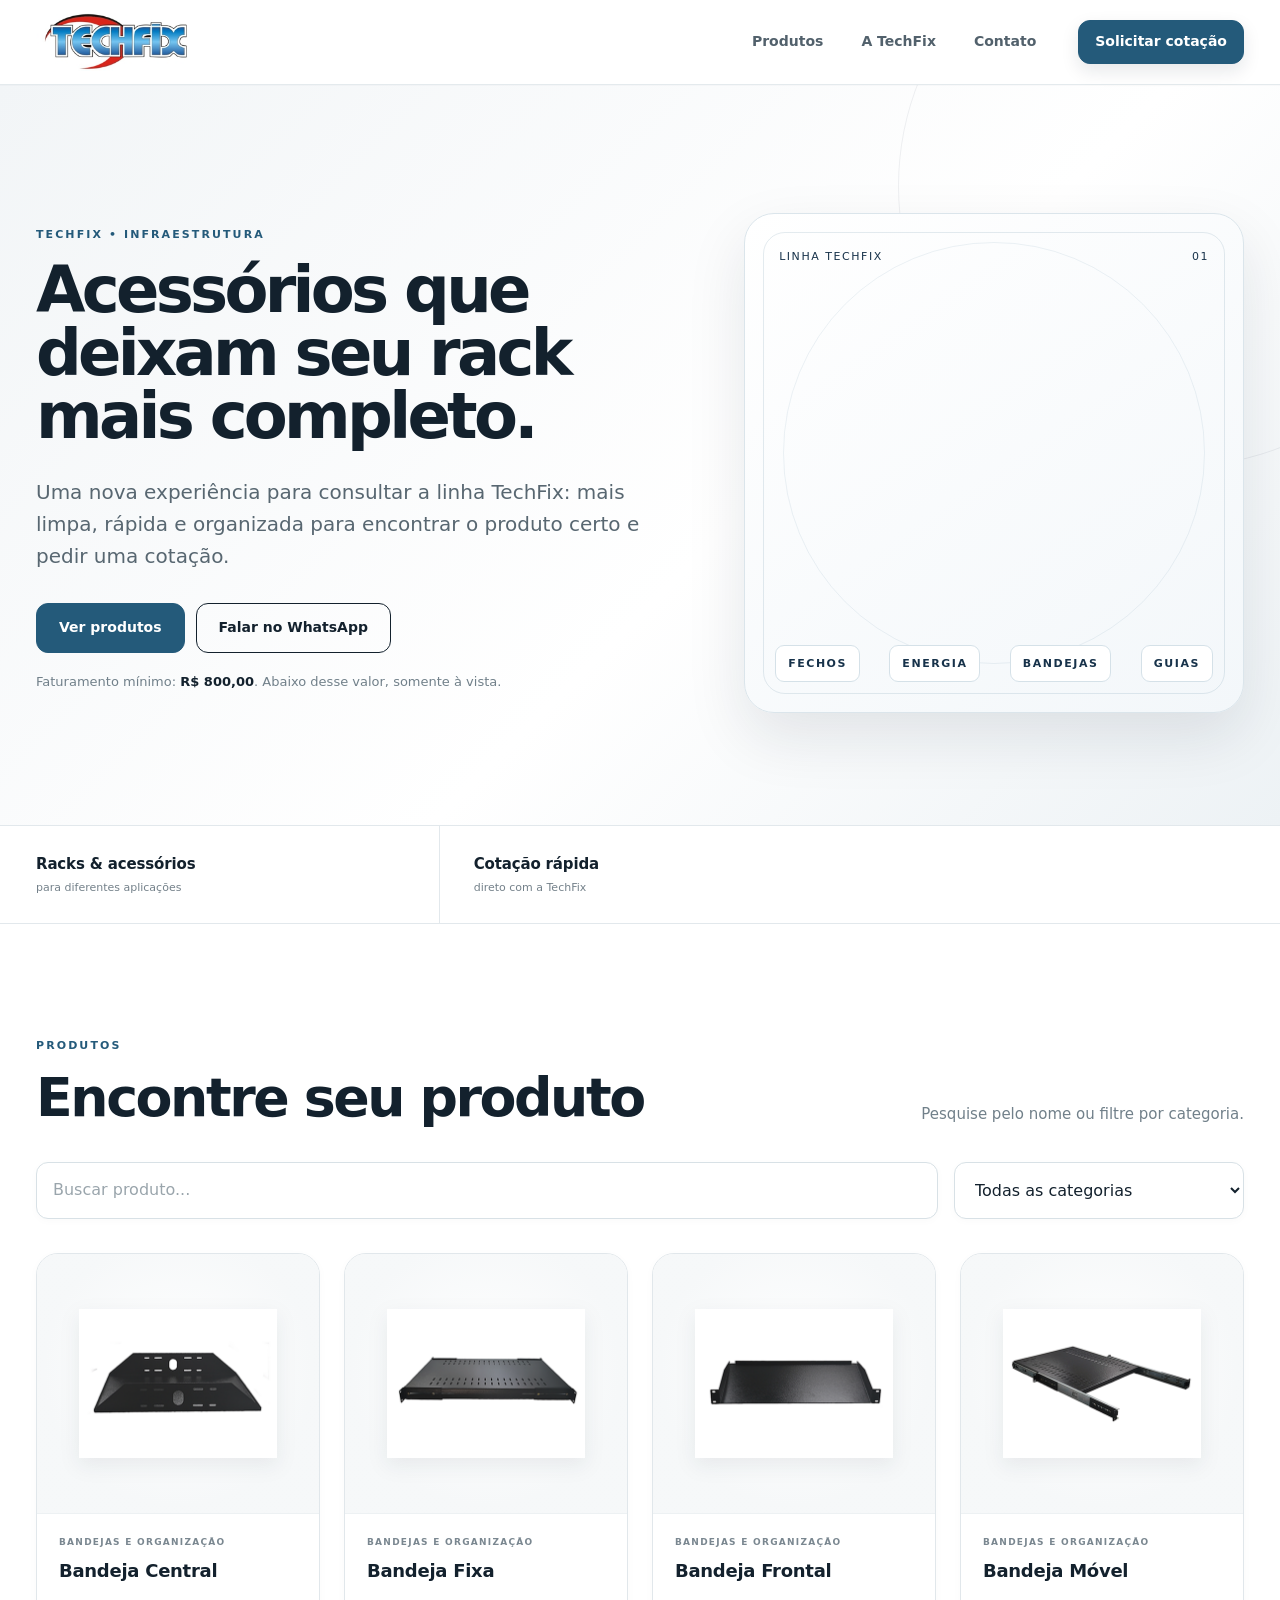
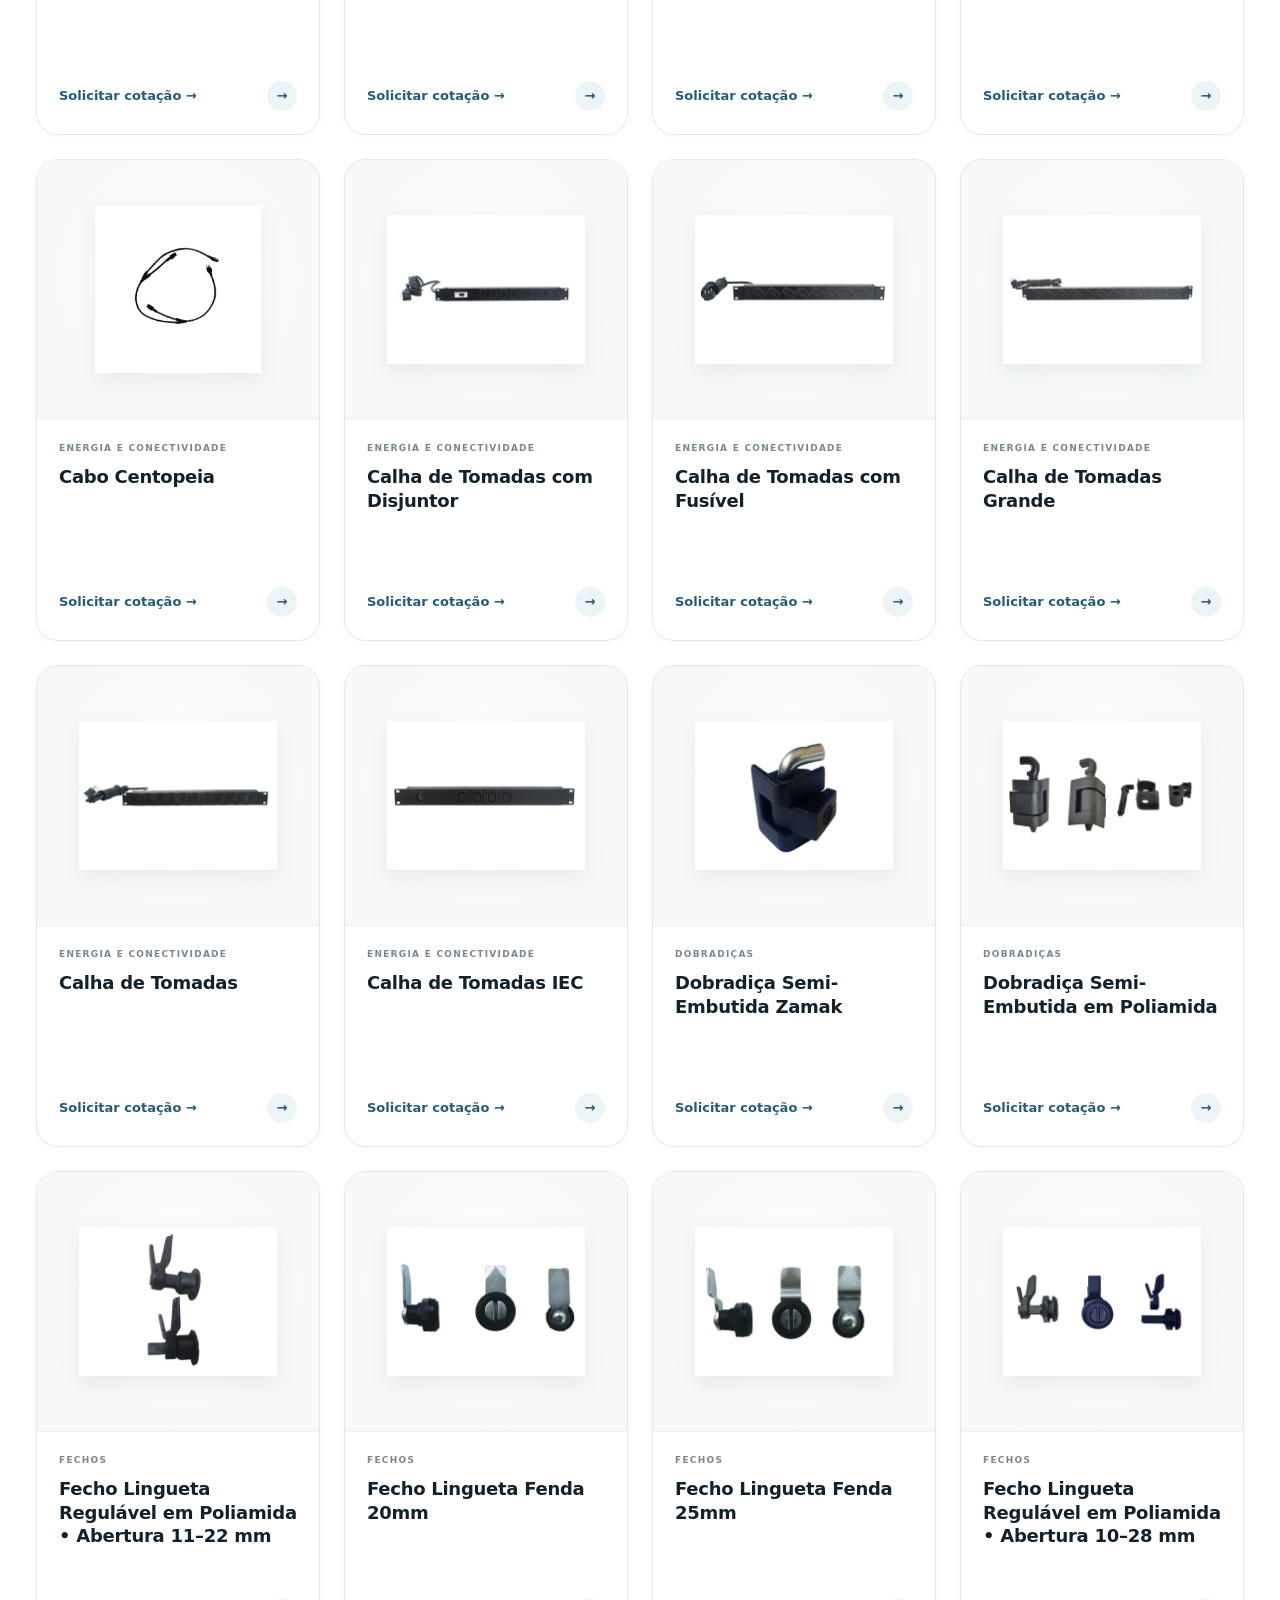
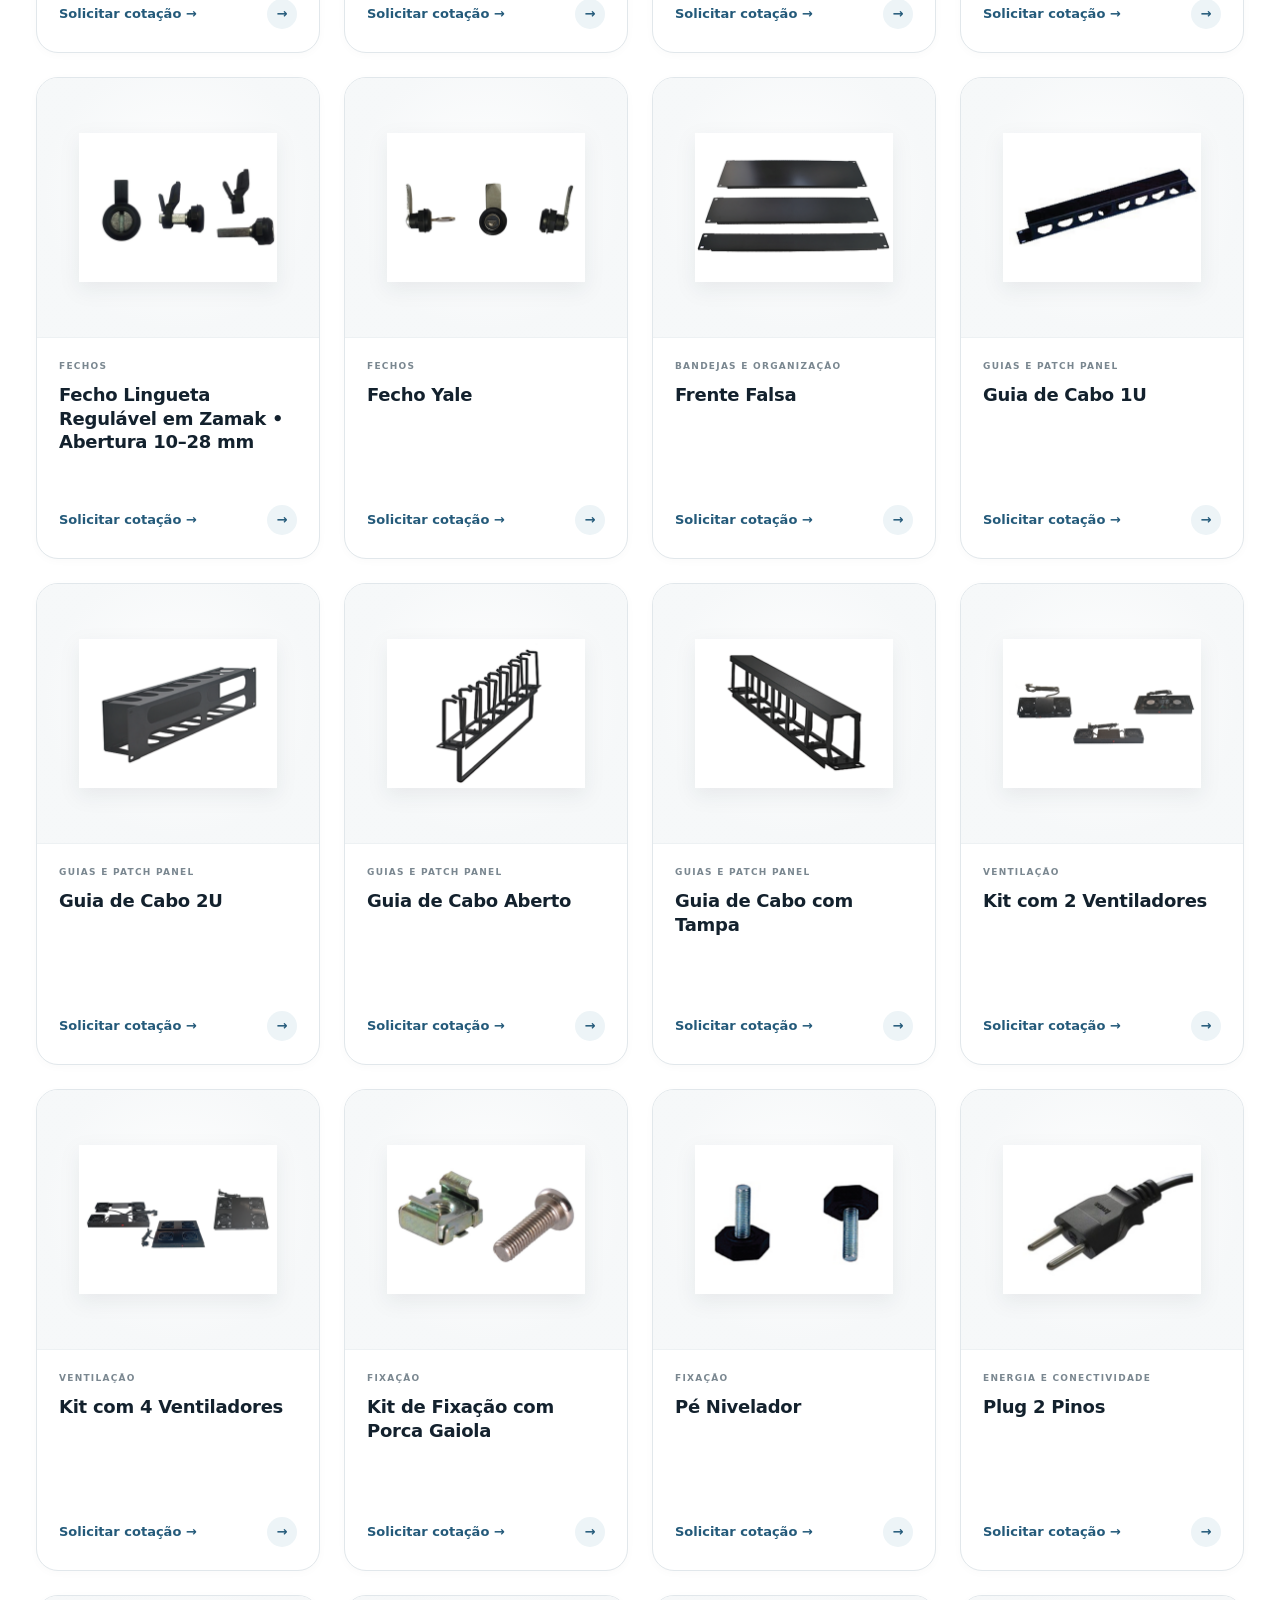
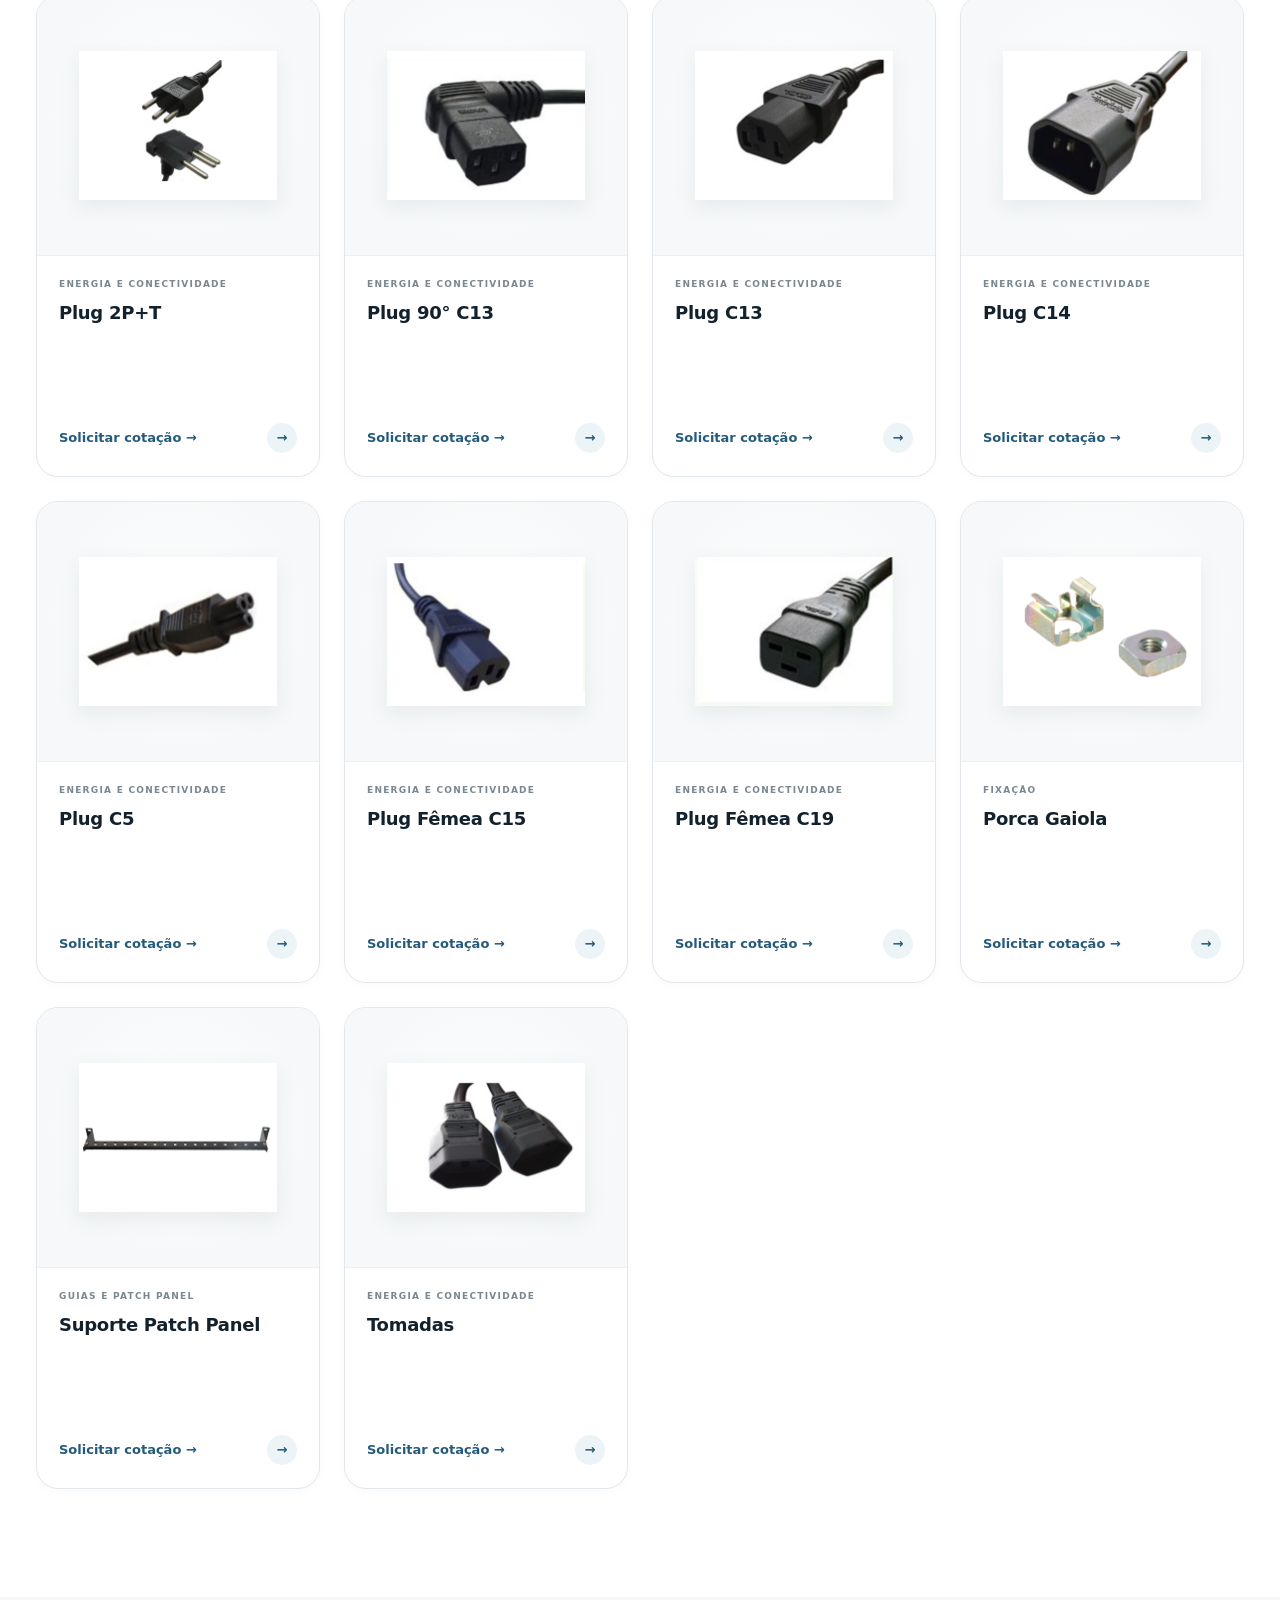
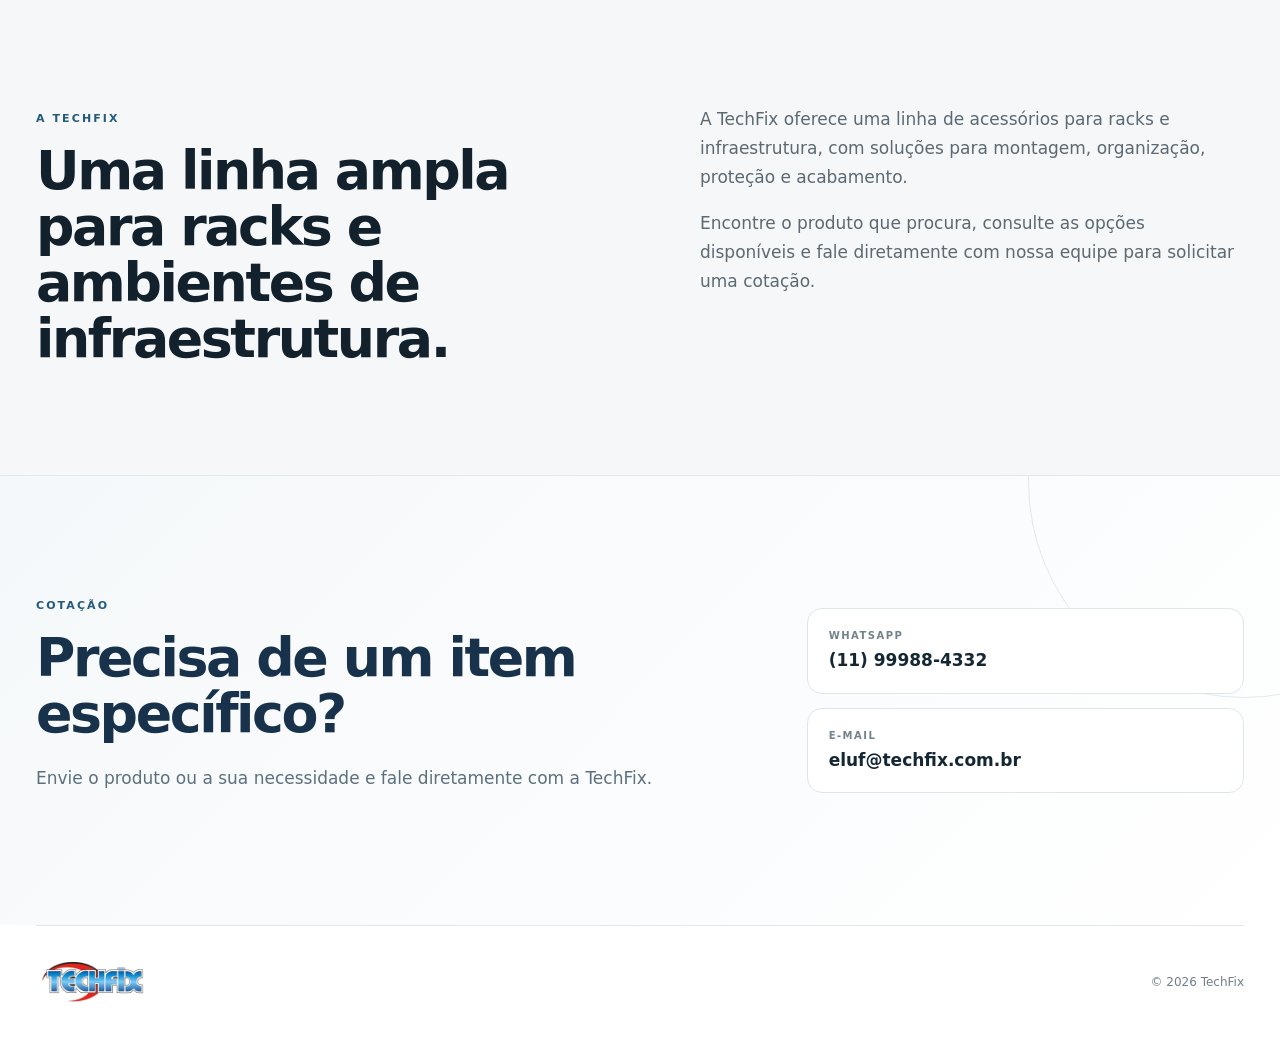
==== commit 41b01af1: "Remove 'Pé Nivelador com Base' and 'Pé Nivelador M10 com Fenda' from index.html Removed two items re" ====
--- a/index.html
+++ b/index.html
@@ -104,8 +104,6 @@
   ['kit-2-ventiladores','Kit com 2 Ventiladores','Ventilação','assets/produtos/Kit-2-ventiladores.png'],
   ['kit-4-ventiladores','Kit com 4 Ventiladores','Ventilação','assets/produtos/Kit-4-ventiladores.png'],
   ['kit-de-fixacao-porca-gaiola','Kit de Fixação com Porca Gaiola','Fixação','assets/produtos/Kit-de-Fixação-Porca-Gaiola.jpg'],
-  ['pe-nivelador-com-base','Pé Nivelador com Base','Fixação','assets/produtos/Pe-nivelador.png'],
-  ['pe-nivelador-com-fenda','Pé Nivelador M10 com Fenda','Fixação','assets/produtos/Pe-nivelador.png'],
   ['pe-nivelador','Pé Nivelador','Fixação','assets/produtos/Pe-nivelador.png'],
   ['plug-2-pinos','Plug 2 Pinos','Energia e Conectividade','assets/produtos/Plug-2-Pinos.jpeg'],
   ['plug-2p-t','Plug 2P+T','Energia e Conectividade','assets/produtos/Plug-2P+T.jpeg'],
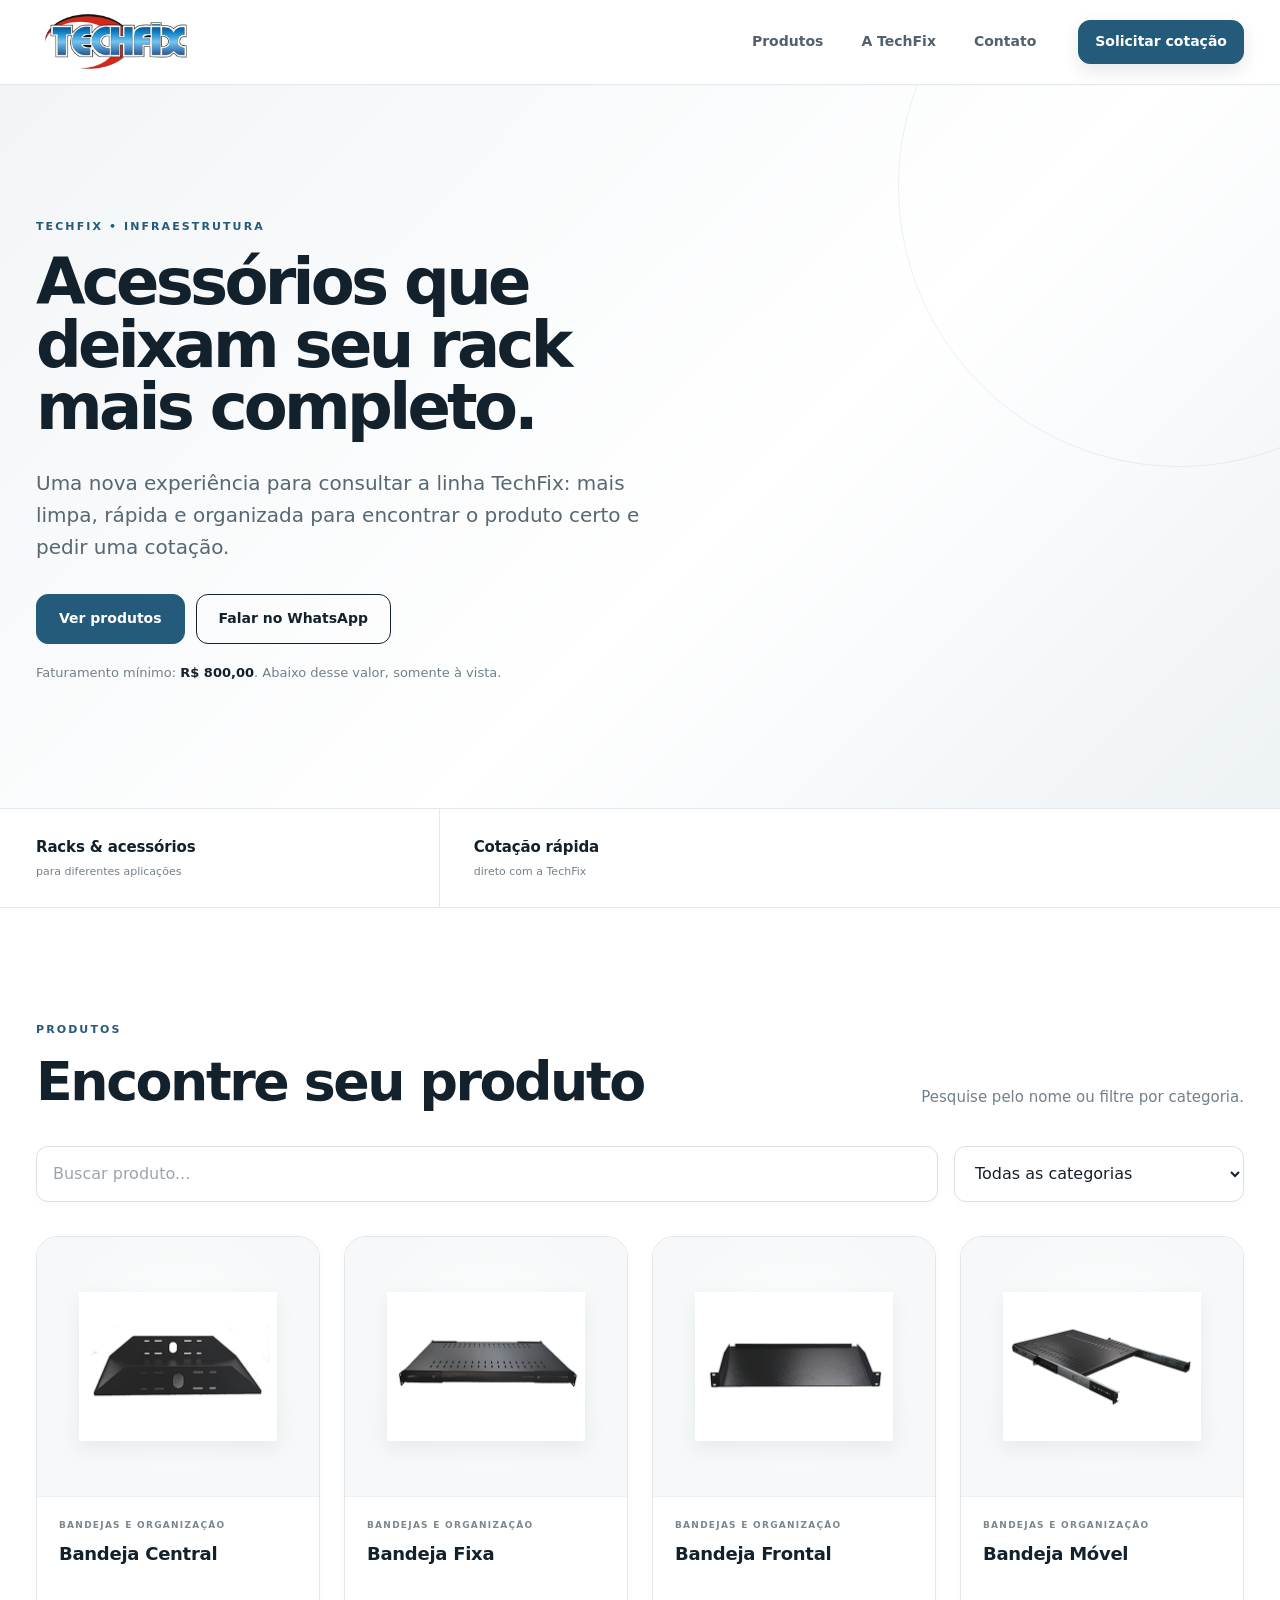
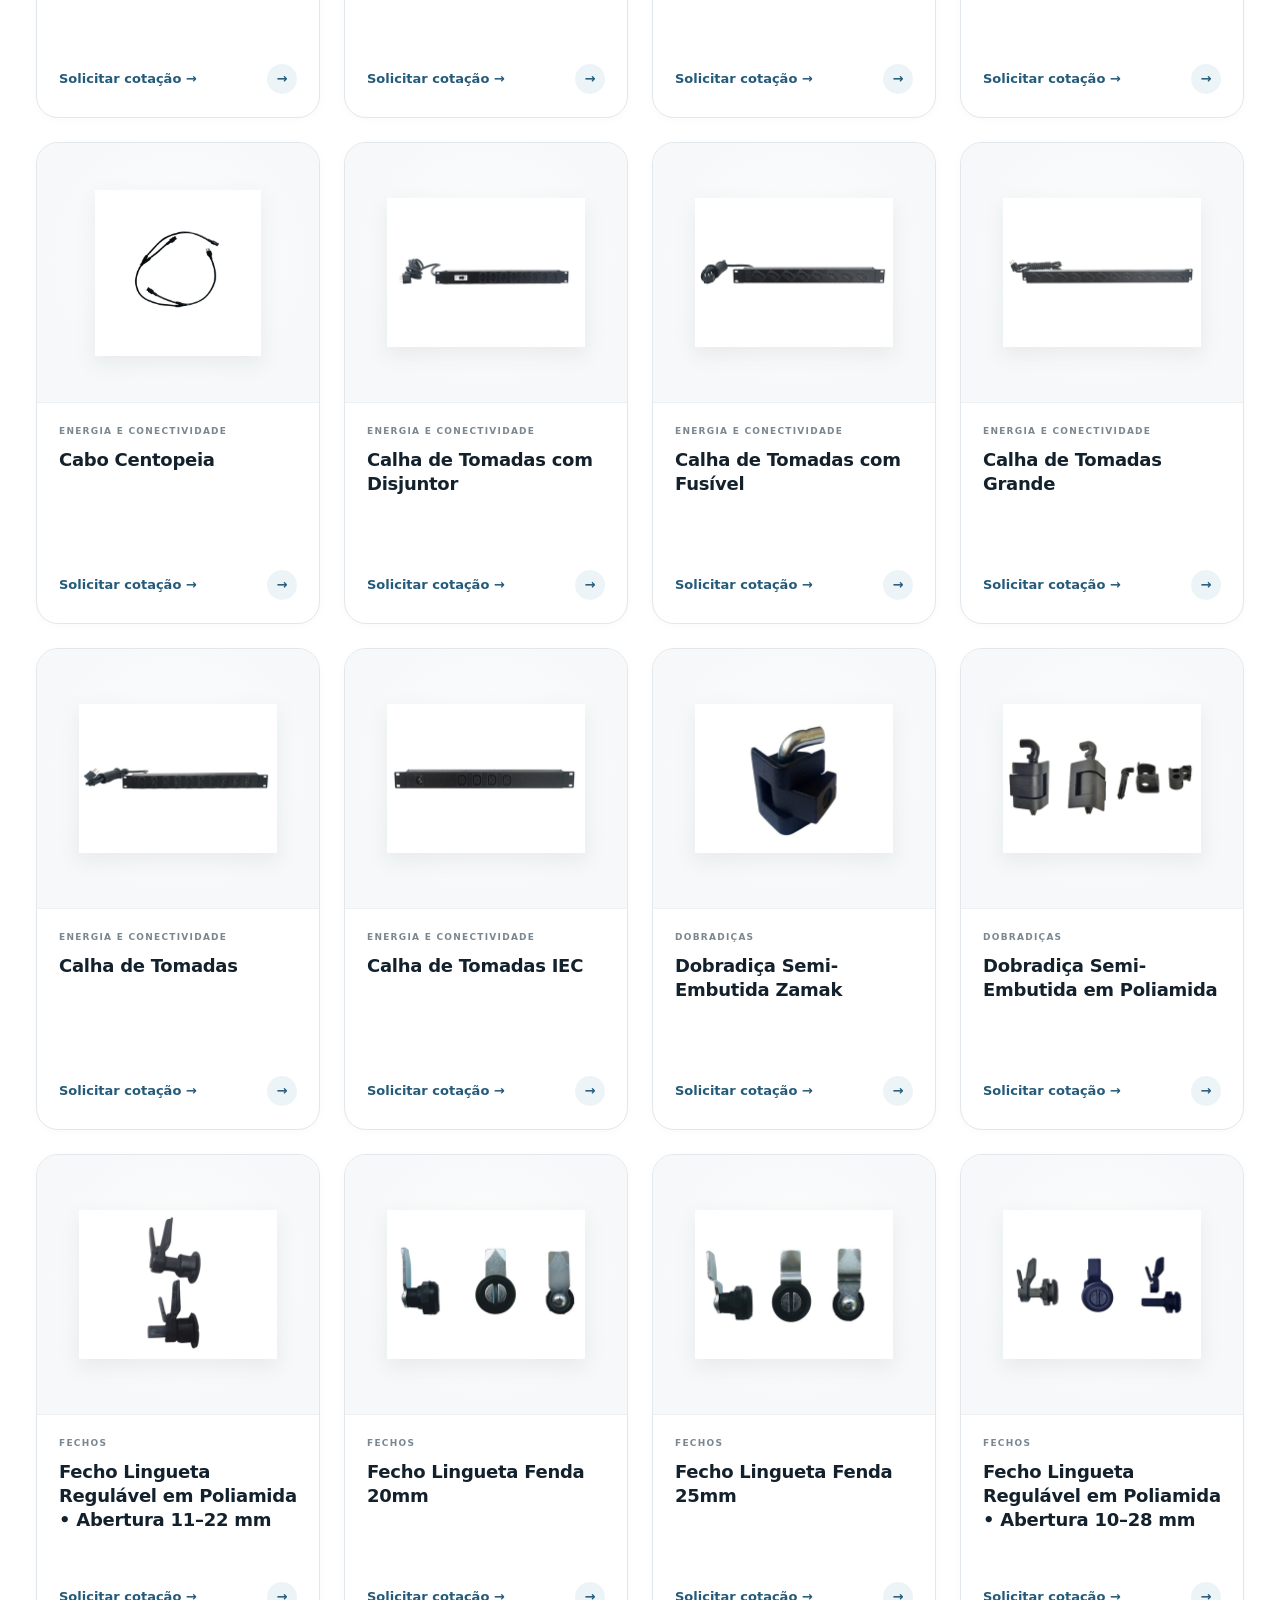
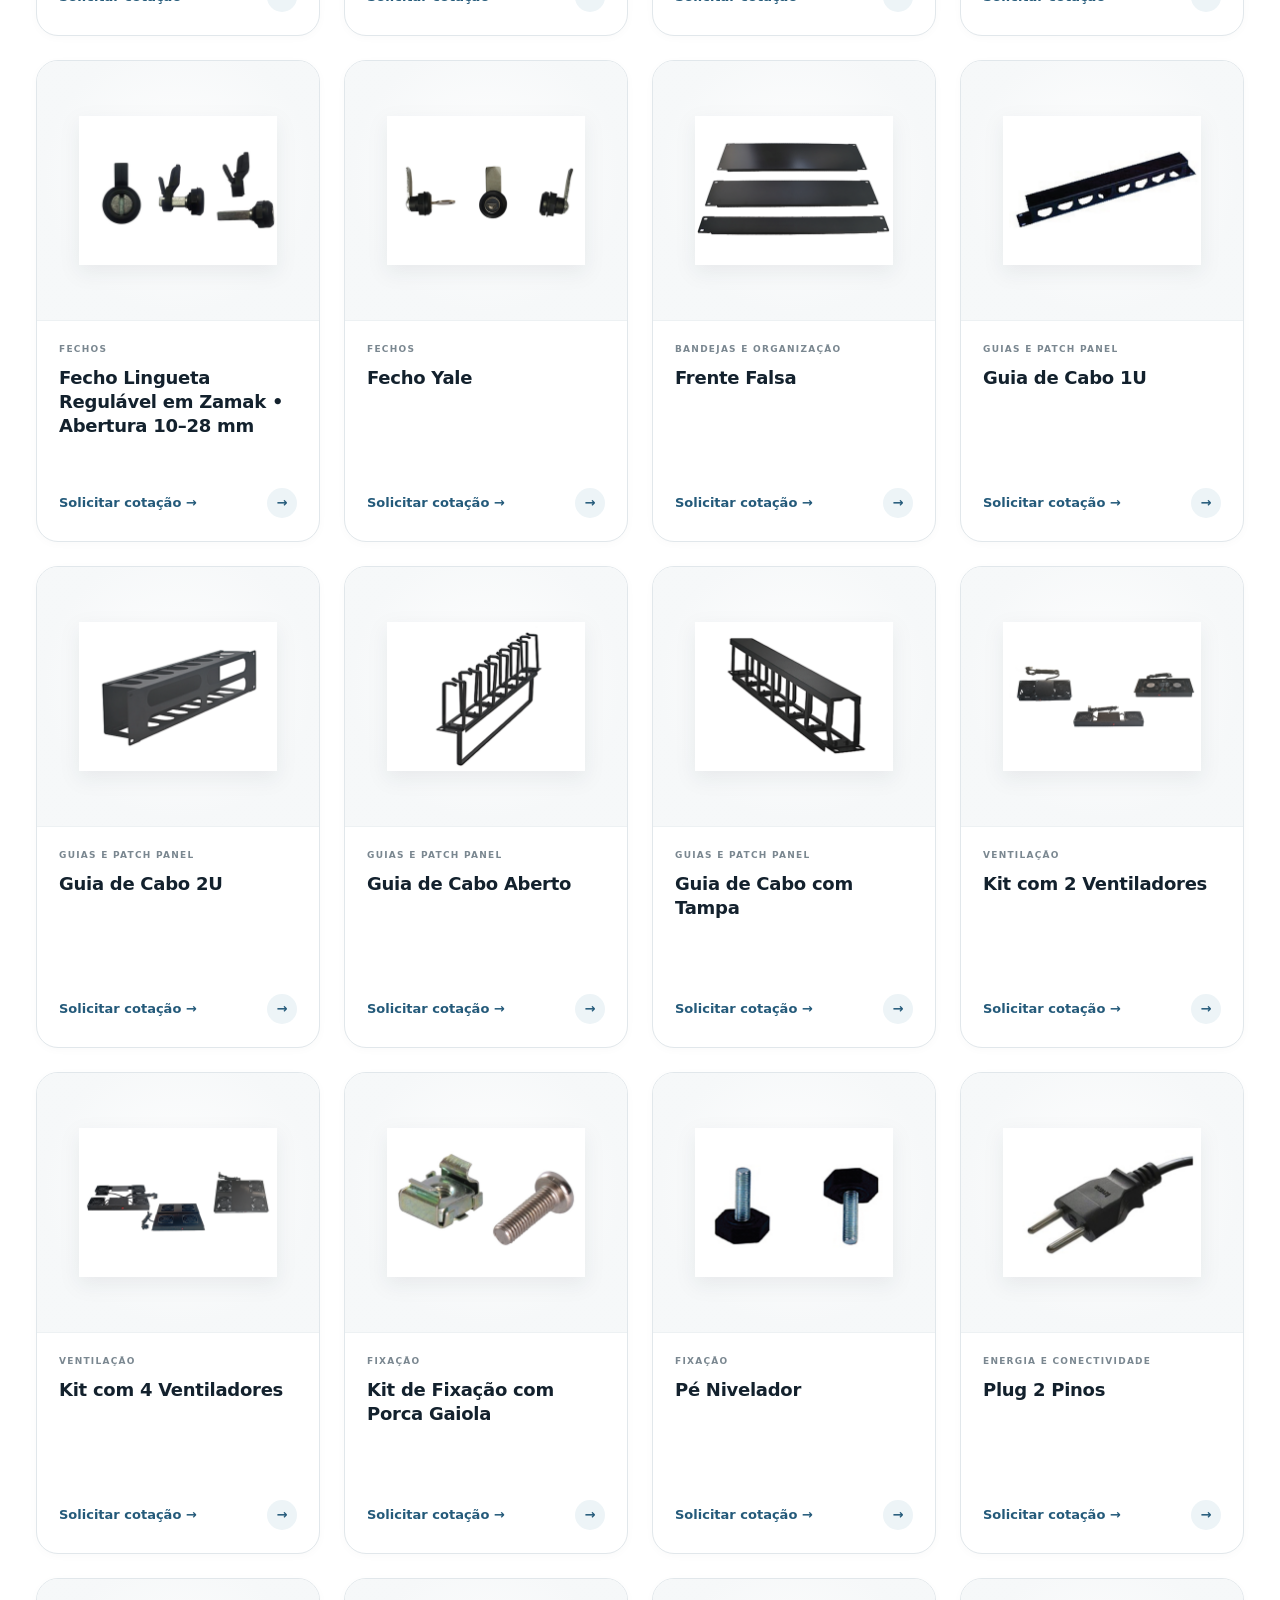
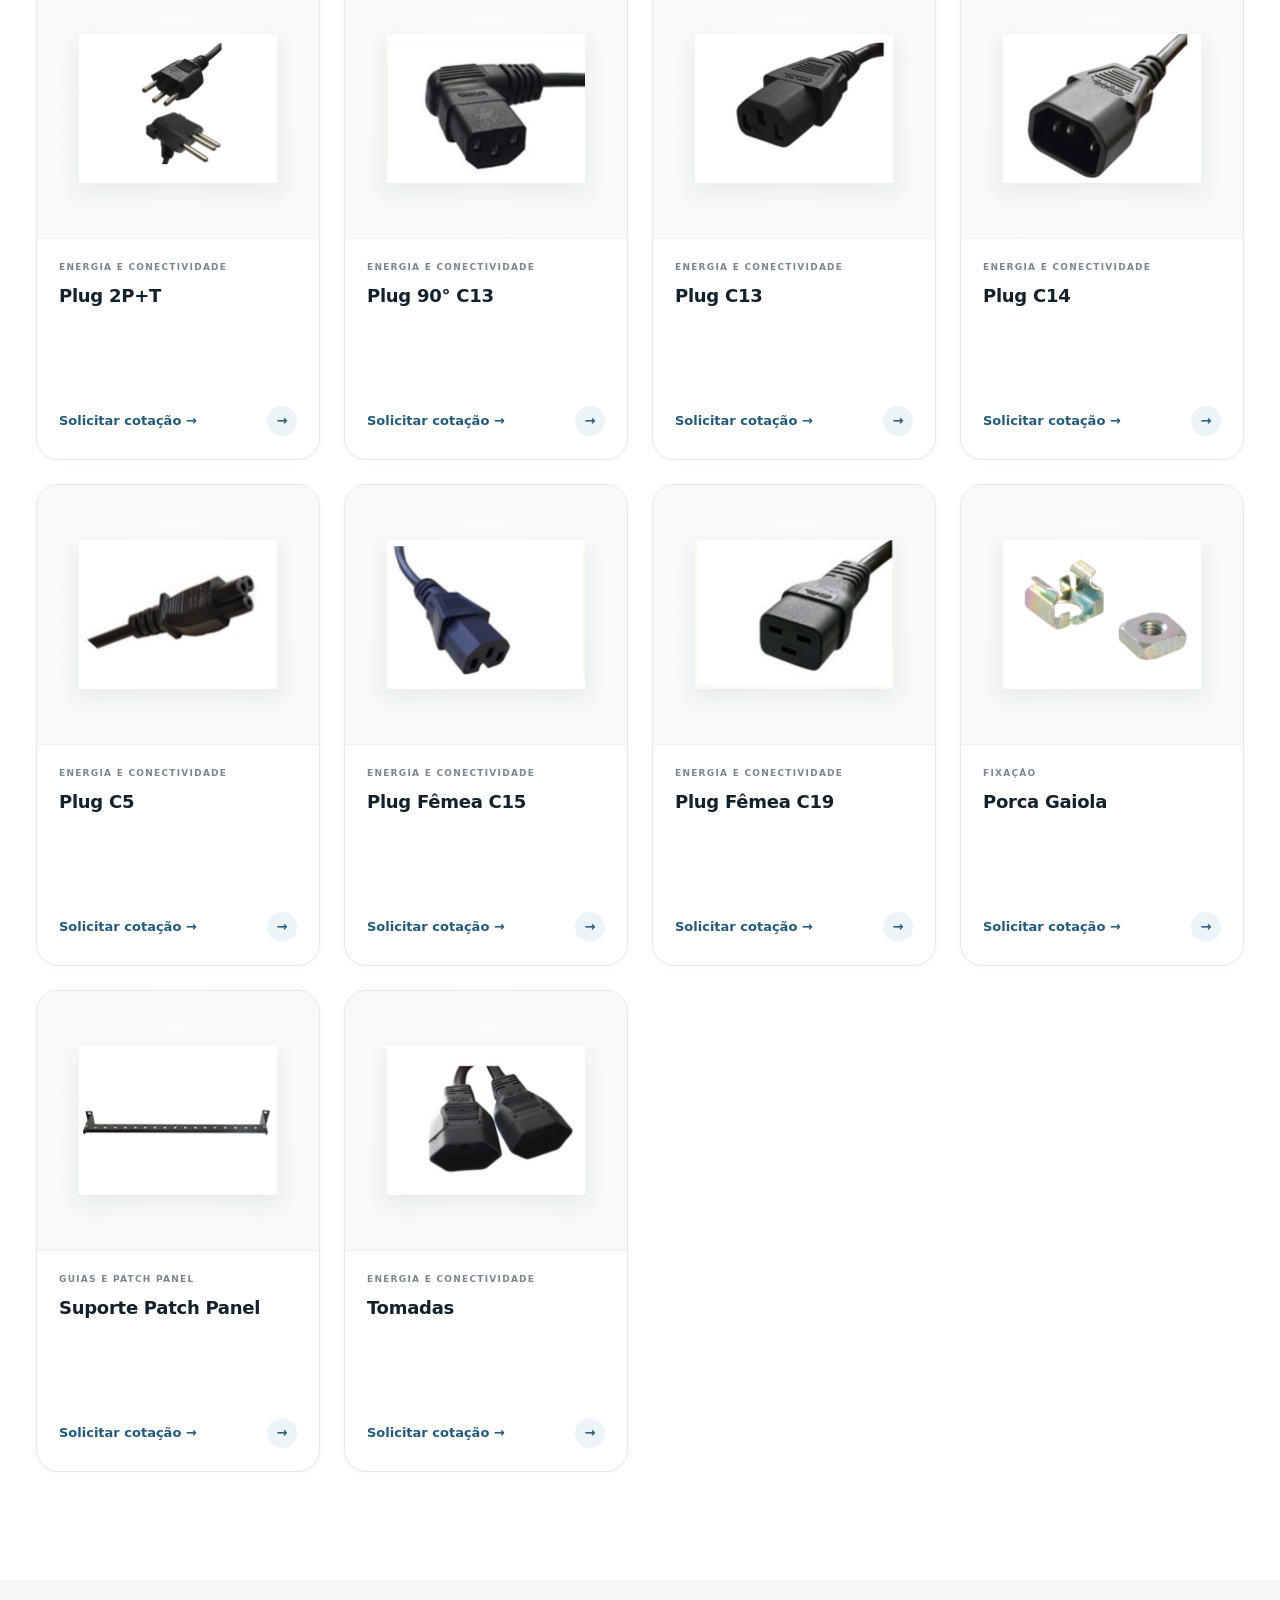
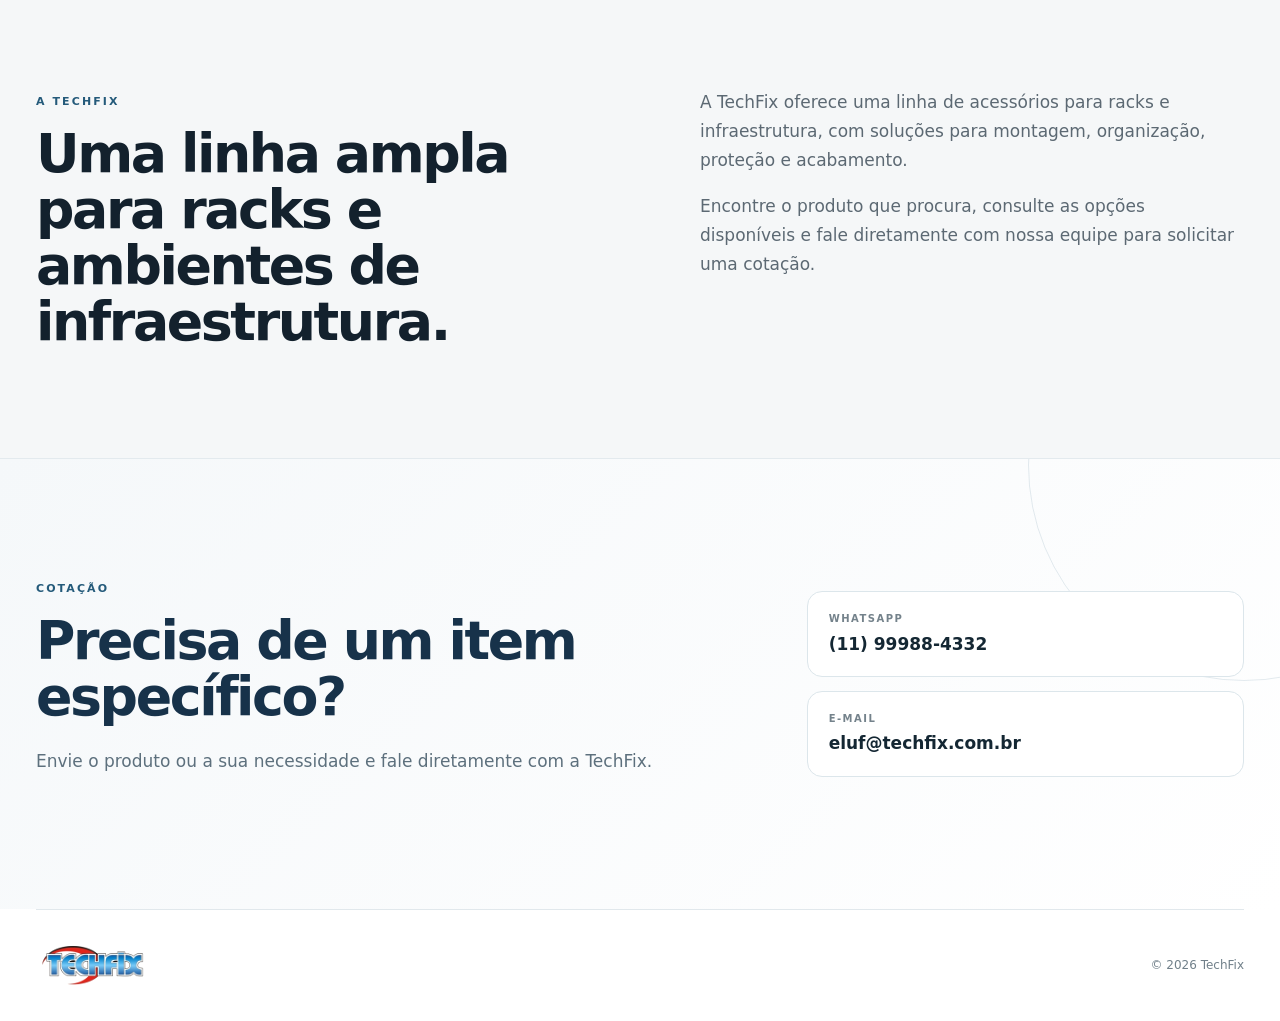
==== commit ed779959: "Remove hero card section from index.html Removed the hero card section from the index.html file." ====
--- a/index.html
+++ b/index.html
@@ -26,12 +26,6 @@
       <div class="actions"><a class="btn" href="#produtos">Ver produtos</a><a class="btn ghost" href="https://wa.me/551199884332" target="_blank" rel="noopener">Falar no WhatsApp</a></div>
       <p class="micro">Faturamento mínimo: <strong>R$ 800,00</strong>. Abaixo desse valor, somente à vista.</p>
     </div>
-    <div class="hero-card">
-      <div class="hero-card-top"><span>LINHA TECHFIX</span><span>01</span></div>
-      <div class="hero-orbit"></div>
-      <div class="hero-card-bottom"><strong>Fechos</strong><strong>Energia</strong><strong>Bandejas</strong><strong>Guias</strong></div>
-    </div>
-  </div>
 </section>
 
 <section class="trust">
--- a/styles.css
+++ b/styles.css
@@ -647,3 +647,243 @@
     gap:10px;
   }
 }
+
+/* ===== AJUSTES EXTRAS PARA CELULAR ===== */
+@media (max-width: 820px){
+  .header{
+    position:sticky;
+    top:0;
+  }
+
+  .nav{
+    min-height:auto;
+    padding:12px 0;
+    gap:10px;
+    flex-wrap:wrap;
+  }
+
+  .nav nav{
+    order:3;
+    width:100%;
+    margin-left:0;
+    justify-content:center;
+    gap:20px;
+    padding:4px 0 2px;
+    overflow-x:auto;
+    white-space:nowrap;
+    scrollbar-width:none;
+  }
+  .nav nav::-webkit-scrollbar{display:none}
+
+  .nav nav a{
+    font-size:13px;
+    padding:5px 0;
+  }
+
+  .nav > .btn{
+    margin-left:auto;
+    min-height:40px;
+    padding:9px 13px;
+    font-size:12px;
+    white-space:nowrap;
+  }
+
+  .hero-grid{
+    grid-template-columns:1fr;
+    gap:34px;
+  }
+
+  .hero{
+    padding:58px 0 60px;
+  }
+
+  .hero h1{
+    font-size:clamp(40px,10vw,56px);
+    max-width:none;
+  }
+
+  .lead{
+    font-size:17px;
+    line-height:1.55;
+  }
+
+  .actions{
+    display:grid;
+    grid-template-columns:1fr;
+    gap:10px;
+  }
+
+  .actions .btn{
+    width:100%;
+  }
+
+  .hero-card{
+    width:100%;
+    height:320px;
+  }
+
+  .section-head{
+    display:block;
+    margin-bottom:24px;
+  }
+
+  .section-head>p{
+    margin-top:15px;
+  }
+
+  .toolbar{
+    display:grid;
+    grid-template-columns:1fr;
+    gap:10px;
+  }
+
+  .toolbar input,
+  .toolbar select{
+    width:100%;
+    max-width:none;
+    min-height:50px;
+    font-size:16px;
+  }
+
+  .grid{
+    grid-template-columns:1fr;
+    gap:16px;
+  }
+
+  .product-img{
+    height:250px;
+    padding:22px;
+  }
+
+  .product-img img{
+    max-width:90%;
+    max-height:84%;
+  }
+
+  .product-body{
+    min-height:0;
+    padding:19px 18px 20px;
+  }
+
+  .product h3{
+    font-size:18px;
+  }
+
+  .quote{
+    min-height:42px;
+  }
+
+  .about{
+    grid-template-columns:1fr;
+    gap:24px;
+  }
+
+  .about p{
+    font-size:16px;
+  }
+
+  .contact-grid{
+    grid-template-columns:1fr;
+    gap:30px;
+  }
+
+  .contact{
+    padding:70px 0;
+  }
+
+  .contact h2{
+    font-size:40px;
+  }
+
+  .contact-card{
+    width:100%;
+  }
+
+  .contact-card a{
+    width:100%;
+  }
+
+  .footer{
+    flex-direction:column;
+    justify-content:center;
+    gap:12px;
+    text-align:center;
+    padding:24px 0;
+  }
+}
+
+@media (max-width:480px){
+  .wrap{
+    width:calc(100% - 24px);
+  }
+
+  .logo img{
+    width:108px;
+  }
+
+  .nav > .btn{
+    font-size:11px;
+    padding:8px 10px;
+  }
+
+  .nav nav{
+    justify-content:flex-start;
+    gap:18px;
+  }
+
+  .hero{
+    padding:48px 0 52px;
+  }
+
+  .hero h1{
+    font-size:40px;
+    line-height:1;
+    letter-spacing:-.045em;
+  }
+
+  .hero-card{
+    height:270px;
+    border-radius:22px;
+    padding:22px;
+  }
+
+  .hero-card:before{
+    width:250px;
+    height:250px;
+    top:18px;
+  }
+
+  .hero-card-bottom{
+    left:20px;
+    right:20px;
+    bottom:20px;
+  }
+
+  .hero-card-bottom strong{
+    padding:8px 9px;
+    font-size:9px;
+  }
+
+  .section{
+    padding:60px 0;
+  }
+
+  .section-head h2,
+  .about h2{
+    font-size:36px;
+  }
+
+  .product-img{
+    height:235px;
+    padding:20px;
+  }
+
+  .product-img img{
+    max-width:92%;
+    max-height:84%;
+  }
+
+  .contact h2{
+    font-size:36px;
+  }
+}
